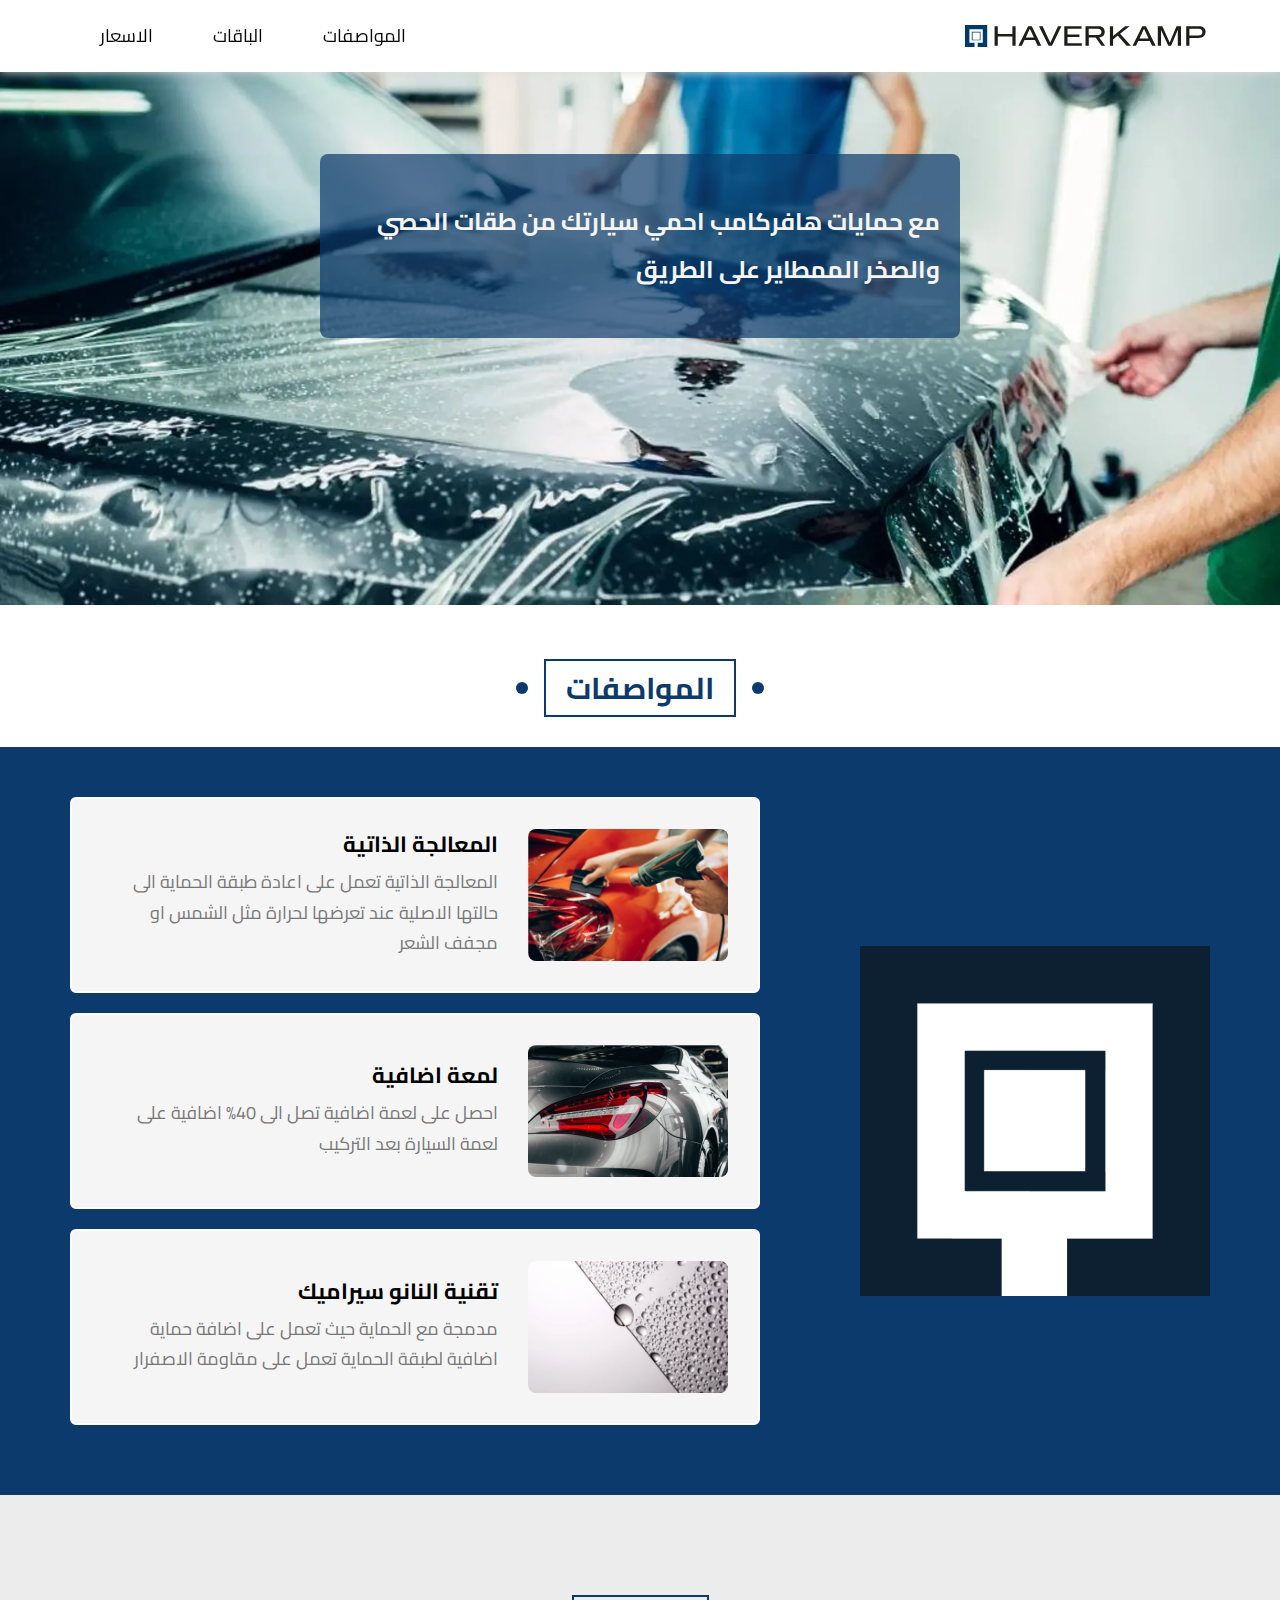
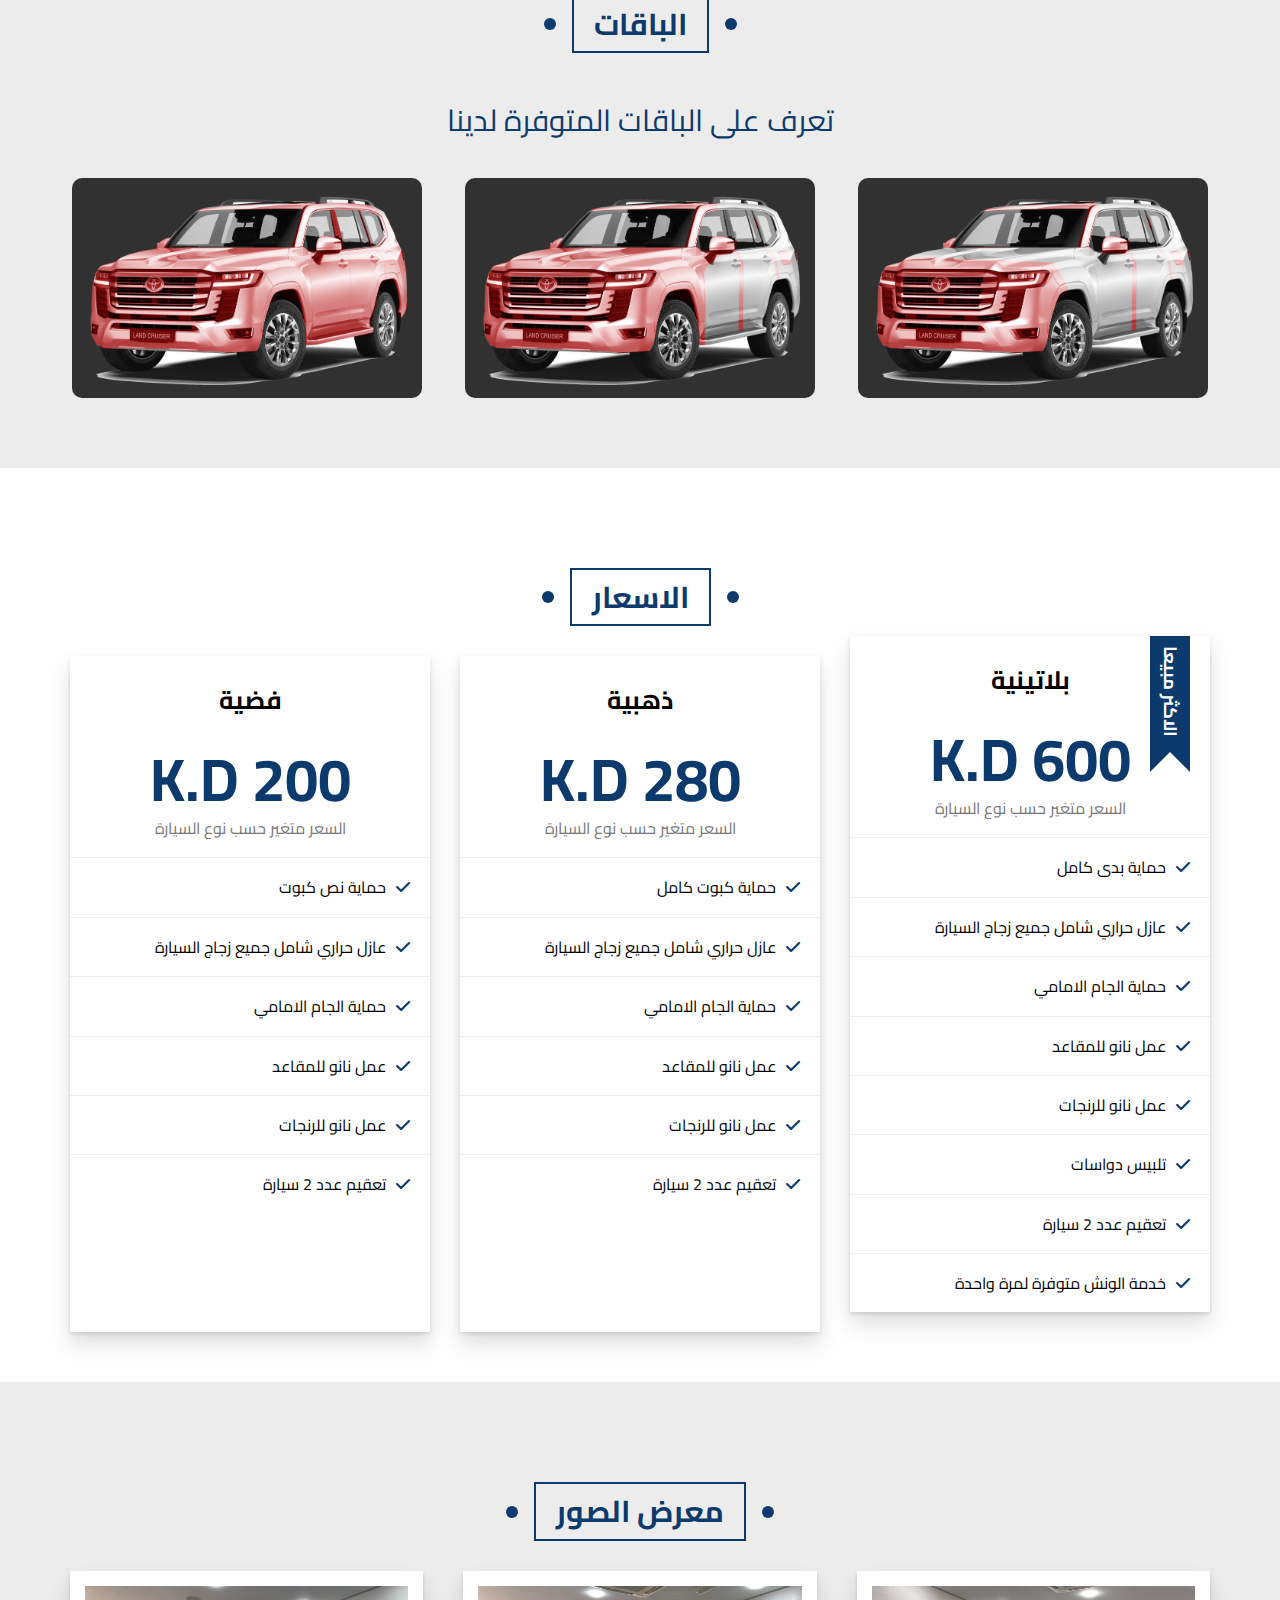
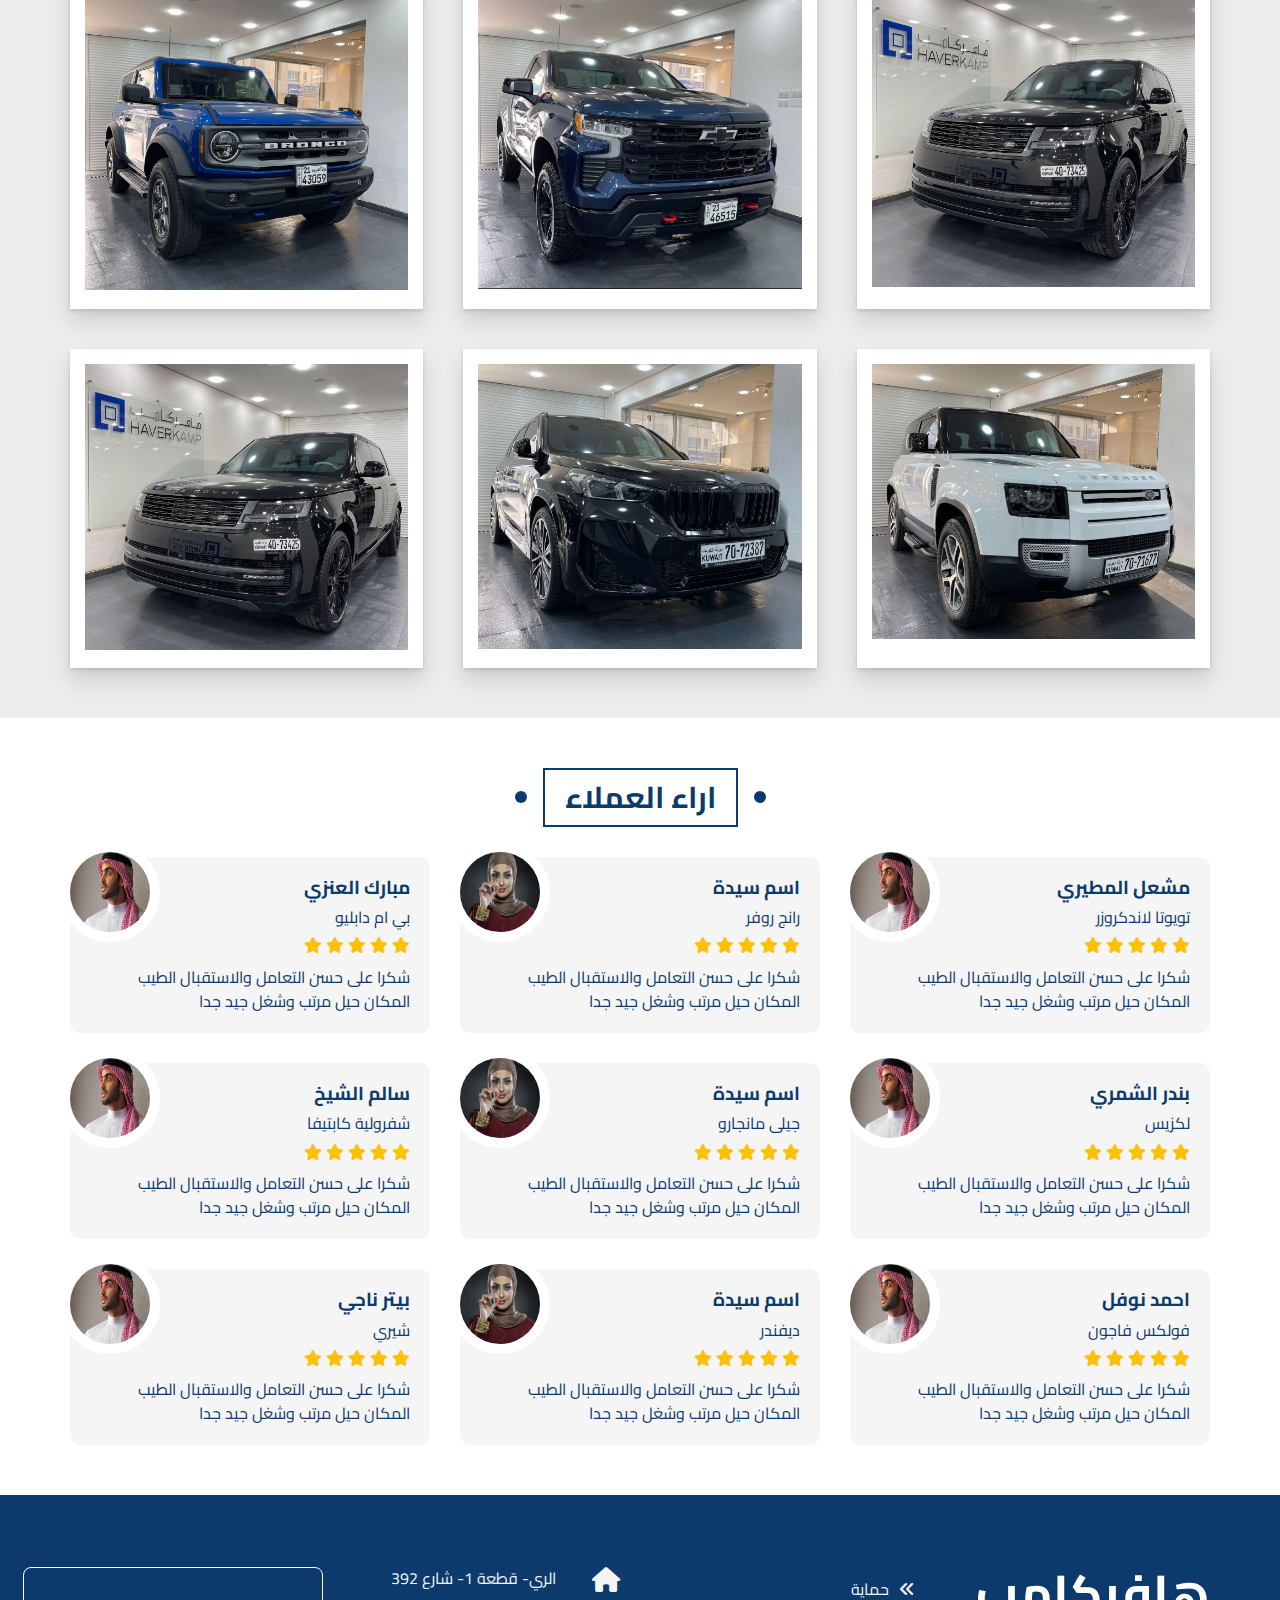
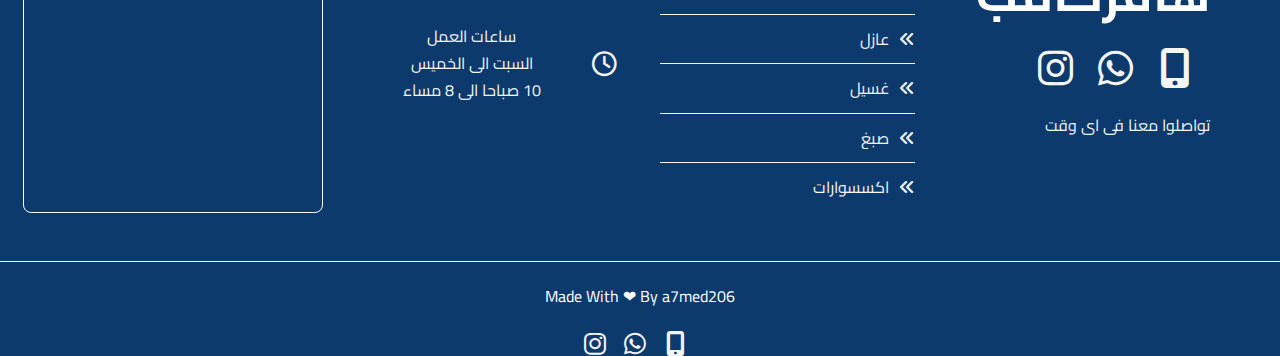
==== haverppf.html @ 9eae1a10 "add more pages" ====
<!DOCTYPE html>
<html lang="ar" dir="rtl">
  <head>
    <meta charset="UTF-8" />
    <meta
      name="description"
      content="شركة هافركامب  حمايات المانية حمايات فرنسية  حمايات امريكية "
    />
    <link rel="shortcut icon" href="./images/favicon.svg" type="image/x-icon" />
    <meta name="viewport" content="width=device-width, initial-scale=1.0" />
    <!-- font Awesome -->
    <link rel="stylesheet" href="./css/all.min.css" />
    <!-- main style -->
    <link rel="stylesheet" href="./css/haverkamp.css" />
    <!-- render all browser -->
    <link rel="stylesheet" href="./css/normalize.css" />
    <!-- google fonts -->
    <link
      rel="stylesheet"
      href="https://fonts.googleapis.com/css2?family=Material+Symbols+Outlined:opsz,wght,FILL,GRAD@20..48,100..700,0..1,-50..200"
    />
    <link rel="preconnect" href="https://fonts.googleapis.com" />
    <link rel="preconnect" href="https://fonts.gstatic.com" crossorigin />
    <link
      href="https://fonts.googleapis.com/css2?family=Cairo:wght@400;500;600;700;800&display=swap"
      rel="stylesheet"
    />
    <!-- google icon -->
    <link
      rel="stylesheet"
      href="https://fonts.googleapis.com/css2?family=Material+Symbols+Outlined:opsz,wght,FILL,GRAD@20..48,100..700,0..1,-50..200"
    />
    <title>haverkamp | هافركامب</title>
  </head>
  <body>
    <!-- Start Header -->
    <div class="header" id="header">
      <div class="container">
        <a href="./index.html" class="logo"
          ><img src="./images/logo.svg" alt=""
        /></a>
        <ul class="main-nav">
          <li><a href="#features">المواصفات</a></li>
          <li><a href="#gallery">الباقات</a></li>
          <li><a href="#testimonials">الاسعار</a></li>
        </ul>
      </div>
    </div>
    <!-- End Header -->
    <div class="landing-pro" id="haverkamp">
      <img src="./images/ppf/ppf-landing.webp" alt="haverkamp" />
      <div class="container">
        <div class="ppf-text">
          <p>
            مع حمايات هافركامب احمي سيارتك من طقات الحصي والصخر الممطاير على
            الطريق
          </p>
        </div>
        <h2 class="main-title">المواصفات</h2>
      </div>
    </div>
    <!-- Start specifications -->
    <div class="work-steps" id="work-steps">
      <div class="container">
        <img src="./images/ppf/haverkamp.png" alt="" class="image" />
        <div class="info">
          <div class="box">
            <img src="./images/ppf/ppf-heat.png" alt="" />
            <div class="text">
              <h3>المعالجة الذاتية</h3>
              <p>
                المعالجة الذاتية تعمل على اعادة طبقة الحماية الى حالتها الاصلية
                عند تعرضها لحرارة مثل الشمس او مجفف الشعر
              </p>
            </div>
          </div>
          <div class="box">
            <img src="./images/ppf/ppf-shi.png" alt="" />
            <div class="text">
              <h3>لمعة اضافية</h3>
              <p>
                احصل على لعمة اضافية تصل الى 40% اضافية على لعمة السيارة بعد
                التركيب
              </p>
            </div>
          </div>
          <div class="box">
            <img src="./images/ppf/ppf-nano.png" alt="" />
            <div class="text">
              <h3>تقنية النانو سيراميك</h3>
              <p>
                مدمجة مع الحماية حيث تعمل على اضافة حماية اضافية لطبقة الحماية
                تعمل على مقاومة الاصفرار
              </p>
            </div>
          </div>
        </div>
      </div>
    </div>
    <!-- End specifications -->
    <!-- start tint number -->
    <div class="ppf-number" id="ppf-number">
      <h2 class="main-title">الباقات</h2>
      <p class="main-p">تعرف على الباقات المتوفرة لدينا</p>
      <div class="tint-number-container">
        <div class="container">
          <div class="flip">
            <div
              class="front"
              style="background-image: url(./images/ppf/ppf-silver.webp)"
            ></div>
            <div class="back">
              <h2>الباقة الفضية</h2>
              <!-- <p>نسبة الرويا 100%</p> -->
            </div>
          </div>
          <div class="flip">
            <div
              class="front"
              style="background-image: url(./images/ppf/ppf-goald.webp)"
            ></div>
            <div class="back">
              <h2>الذهبية</h2>
              <!-- <p>
              Good tools make application development quicker and easier to
              maintain than if you did everything by hand..
            </p> -->
            </div>
          </div>
          <div class="flip">
            <div
              class="front"
              style="background-image: url(./images/ppf/ppf-platinum.webp)"
            ></div>
            <div class="back">
              <h2>البلاتينية</h2>
              <!-- <p>
              Good tools make application development quicker and easier to
              maintain than if you did everything by hand..
            </p> -->
            </div>
          </div>
        </div>
      </div>
    </div>
    <!-- end tint number -->
    <!-- Start Pricing -->
    <div class="pricing" id="pricing">
      <div class="dots dots-up"></div>
      <div class="dots dots-down"></div>
      <h2 class="main-title">الاسعار</h2>
      <div class="container">
        <div class="box popular">
          <div class="label">الاكثر مبيعا</div>
          <div class="title">بلاتينية</div>
          <!-- <img src="./images/ppf/platinum-color.png" alt="" /> -->
          <div class="price">
            <span class="amount">600 K.D</span>
            <span class="time">السعر متغير حسب نوع السيارة</span>
          </div>
          <ul>
            <li>حماية بدى كامل</li>
            <li>عازل حراري شامل جميع زجاج السيارة</li>
            <li>حماية الجام الامامي</li>
            <li>عمل نانو للمقاعد</li>
            <li>عمل نانو للرنجات</li>
            <li>تلبيس دواسات</li>
            <li>تعقيم عدد 2 سيارة</li>
            <li>خدمة الونش متوفرة لمرة واحدة</li>
          </ul>
        </div>
        <div class="box">
          <div class="title">ذهبية</div>
          <!-- <img src="./images/ppf/gold-color.png" alt="" /> -->
          <div class="price">
            <span class="amount">280 K.D</span>
            <span class="time">السعر متغير حسب نوع السيارة</span>
          </div>
          <ul>
            <li>حماية كبوت كامل</li>
            <li>عازل حراري شامل جميع زجاج السيارة</li>
            <li>حماية الجام الامامي</li>
            <li>عمل نانو للمقاعد</li>
            <li>عمل نانو للرنجات</li>
            <li>تعقيم عدد 2 سيارة</li>
          </ul>
        </div>
        <div class="box">
          <div class="title">فضية</div>
          <!-- <img src="./images/ppf/silver-color.png" alt="" /> -->
          <div class="price">
            <span class="amount">200 K.D</span>
            <span class="time">السعر متغير حسب نوع السيارة</span>
          </div>
          <ul>
            <li>حماية نص كبوت</li>
            <li>عازل حراري شامل جميع زجاج السيارة</li>
            <li>حماية الجام الامامي</li>
            <li>عمل نانو للمقاعد</li>
            <li>عمل نانو للرنجات</li>
            <li>تعقيم عدد 2 سيارة</li>
          </ul>
        </div>
      </div>
    </div>
    <!-- End Pricing -->
    <!-- Start Gallery -->
    <div class="gallery" id="gallery">
      <div class="main-heading">
        <h2 class="main-title">معرض الصور</h2>
      </div>
      <div class="container">
        <div class="box">
          <div class="image">
            <img src="./images/ppf/ppf-gal-1.png" alt="" />
          </div>
        </div>
        <div class="box">
          <div class="image">
            <img src="./images/ppf/ppf-gal-2.png" alt="" />
          </div>
        </div>
        <div class="box">
          <div class="image">
            <img src="./images/ppf/ppf-gal-3.png" alt="" />
          </div>
        </div>
        <div class="box">
          <div class="image">
            <img src="./images/ppf/ppf-gal-4.png" alt="" />
          </div>
        </div>
        <div class="box">
          <div class="image">
            <img src="./images/ppf/ppf-gal-5.png" alt="" />
          </div>
        </div>
        <div class="box">
          <div class="image">
            <img src="./images/ppf/ppf-gal-6.png" alt="" />
          </div>
        </div>
      </div>
    </div>
    <!-- End Gallery -->
    <!-- Start Testimonials -->
    <div class="testimonials" id="testimonials">
      <h2 class="main-title">اراء العملاء</h2>
      <div class="container">
        <div class="box">
          <img src="./images/avatar-1.png" alt="avatar-1" />
          <h3>مشعل المطيري</h3>
          <span class="title">تويوتا لاندكروزر</span>
          <div class="rate">
            <i class="filled fas fa-star"></i>
            <i class="filled fas fa-star"></i>
            <i class="filled fas fa-star"></i>
            <i class="filled fas fa-star"></i>
            <i class="filled fas fa-star"></i>
          </div>
          <p>
            شكرا على حسن التعامل والاستقبال الطيب المكان حيل مرتب وشغل جيد جدا
          </p>
        </div>
        <div class="box">
          <img src="./images/avatar-2.png" alt="avatar-1" />
          <h3>اسم سيدة</h3>
          <span class="title">رانج روفر</span>
          <div class="rate">
            <i class="filled fas fa-star"></i>
            <i class="filled fas fa-star"></i>
            <i class="filled fas fa-star"></i>
            <i class="filled fas fa-star"></i>
            <i class="filled fas fa-star"></i>
          </div>
          <p>
            شكرا على حسن التعامل والاستقبال الطيب المكان حيل مرتب وشغل جيد جدا
          </p>
        </div>
        <div class="box">
          <img src="./images/avatar-1.png" alt="avatar-1" />
          <h3>مبارك العنزي</h3>
          <span class="title">بي ام دابليو</span>
          <div class="rate">
            <i class="filled fas fa-star"></i>
            <i class="filled fas fa-star"></i>
            <i class="filled fas fa-star"></i>
            <i class="filled fas fa-star"></i>
            <i class="filled fas fa-star"></i>
          </div>
          <p>
            شكرا على حسن التعامل والاستقبال الطيب المكان حيل مرتب وشغل جيد جدا
          </p>
        </div>
        <div class="box">
          <img src="./images/avatar-1.png" alt="avatar-1" />
          <h3>بندر الشمري</h3>
          <span class="title">لكزيس</span>
          <div class="rate">
            <i class="filled fas fa-star"></i>
            <i class="filled fas fa-star"></i>
            <i class="filled fas fa-star"></i>
            <i class="filled fas fa-star"></i>
            <i class="filled fas fa-star"></i>
          </div>
          <p>
            شكرا على حسن التعامل والاستقبال الطيب المكان حيل مرتب وشغل جيد جدا
          </p>
        </div>
        <div class="box">
          <img src="./images/avatar-2.png" alt="avatar-1" />
          <h3>اسم سيدة</h3>
          <span class="title">جيلى مانجارو</span>
          <div class="rate">
            <i class="filled fas fa-star"></i>
            <i class="filled fas fa-star"></i>
            <i class="filled fas fa-star"></i>
            <i class="filled fas fa-star"></i>
            <i class="filled fas fa-star"></i>
          </div>
          <p>
            شكرا على حسن التعامل والاستقبال الطيب المكان حيل مرتب وشغل جيد جدا
          </p>
        </div>
        <div class="box">
          <img src="./images/avatar-1.png" alt="avatar-1" />
          <h3>سالم الشيخ</h3>
          <span class="title">شفرولية كابتيفا</span>
          <div class="rate">
            <i class="filled fas fa-star"></i>
            <i class="filled fas fa-star"></i>
            <i class="filled fas fa-star"></i>
            <i class="filled fas fa-star"></i>
            <i class="filled fas fa-star"></i>
          </div>
          <p>
            شكرا على حسن التعامل والاستقبال الطيب المكان حيل مرتب وشغل جيد جدا
          </p>
        </div>
        <div class="box">
          <img src="./images/avatar-1.png" alt="avatar-1" />
          <h3>احمد نوفل</h3>
          <span class="title">فولكس فاجون</span>
          <div class="rate">
            <i class="filled fas fa-star"></i>
            <i class="filled fas fa-star"></i>
            <i class="filled fas fa-star"></i>
            <i class="filled fas fa-star"></i>
            <i class="filled fas fa-star"></i>
          </div>
          <p>
            شكرا على حسن التعامل والاستقبال الطيب المكان حيل مرتب وشغل جيد جدا
          </p>
        </div>
        <div class="box">
          <img src="./images/avatar-2.png" alt="avatar-1" />
          <h3>اسم سيدة</h3>
          <span class="title">ديفندر</span>
          <div class="rate">
            <i class="filled fas fa-star"></i>
            <i class="filled fas fa-star"></i>
            <i class="filled fas fa-star"></i>
            <i class="filled fas fa-star"></i>
            <i class="filled fas fa-star"></i>
          </div>
          <p>
            شكرا على حسن التعامل والاستقبال الطيب المكان حيل مرتب وشغل جيد جدا
          </p>
        </div>
        <div class="box">
          <img src="./images/avatar-1.png" alt="avatar-1" />
          <h3>بيتر ناجي</h3>
          <span class="title">شيري</span>
          <div class="rate">
            <i class="filled fas fa-star"></i>
            <i class="filled fas fa-star"></i>
            <i class="filled fas fa-star"></i>
            <i class="filled fas fa-star"></i>
            <i class="filled fas fa-star"></i>
          </div>
          <p>
            شكرا على حسن التعامل والاستقبال الطيب المكان حيل مرتب وشغل جيد جدا
          </p>
        </div>
      </div>
    </div>
    <!-- End Testimonials -->
    <!-- Start Footer -->
    <div class="footer">
      <div class="container">
        <div class="box">
          <h3>هافركامب</h3>
          <ul class="social">
            <li>
              <a href="tel:51111154" class="phone">
                <i class="fa-solid fa-mobile-screen-button fa-2x"></i>
              </a>
            </li>
            <li>
              <a
                href="https://wa.me/96551111154"
                target="_blank"
                class="whatsapp"
              >
                <i class="fab fa-whatsapp fa-2x"></i>
              </a>
            </li>
            <li>
              <a
                href="https://www.instagram.com/haverkampkw/"
                target="_blank"
                class="instagram"
              >
                <i class="fab fa-instagram fa-2x"></i>
              </a>
            </li>
          </ul>
          <p class="text">تواصلوا معنا فى اى وقت</p>
        </div>
        <div class="box">
          <ul class="links">
            <li><a href="#">حماية</a></li>
            <li><a href="#">عازل</a></li>
            <li><a href="#">غسيل</a></li>
            <li><a href="#">صبغ</a></li>
            <li><a href="#">اكسسوارات</a></li>
          </ul>
        </div>
        <div class="box">
          <div class="line">
            <i class="fa-solid fa-house fa-2x"></i>
            <div class="info">الري- قطعة 1- شارع 392</div>
          </div>
          <div class="line">
            <i class="far fa-clock fa-fw"></i>
            <div class="info">
              ساعات العمل <br />
              السبت الى الخميس <br />
              10 صباحا الى 8 مساء
            </div>
          </div>
        </div>
        <div class="box map">
          <iframe
            src="https://www.google.com/maps/embed?pb=!1m18!1m12!1m3!1d3479.081443418696!2d47.94444352461846!3d29.309286553027786!2m3!1f0!2f0!3f0!3m2!1i1024!2i768!4f13.1!3m3!1m2!1s0x3fcf9b0799f00dbf%3A0x72f159c8f05d7990!2z2YfYp9mB2LEg2YPYp9mF2Kg!5e0!3m2!1sar!2skw!4v1693736946824!5m2!1sar!2skw"
            allowfullscreen=""
            loading="lazy"
            referrerpolicy="no-referrer-when-downgrade"
          ></iframe>
        </div>
      </div>
      <p class="copyright">Made With &#10084; By a7med206</p>
      <ul class="social-a7med">
        <li>
          <a href="tel:65811402" class="phone">
            <i class="fa-solid fa-mobile-screen-button"></i>
          </a>
        </li>
        <li>
          <a href="https://wa.me/96565811402" target="_blank" class="whatsapp">
            <i class="fab fa-whatsapp fa-2x"></i>
          </a>
        </li>
        <li>
          <a
            href="https://www.instagram.com/a7med206/"
            target="_blank"
            class="instagram"
          >
            <i class="fab fa-instagram fa-2x"></i>
          </a>
        </li>
      </ul>
    </div>
    <!-- End Footer -->
  </body>
</html>
---- css/haverkamp.css ----
/* Start Global Rules */
* {
  -webkit-box-sizing: border-box;
  -moz-box-sizing: border-box;
  box-sizing: border-box;
}

:root {
  --main-color: #0c3a6c;
  --main-color-alt: #1787e0;
  --text-color: whitesmoke;
  --main-transition: 0.3s;
  --main-padding-top: 50px;
  --main-padding-bottom: 50px;
  --section-background: #ececec;
}

html {
  scroll-behavior: smooth;
}

body {
  font-family: "Cairo", sans-serif;
}

a {
  text-decoration: none;
}

ul {
  list-style: none;
  margin: 0;
  padding: 0;
}

.container {
  padding-left: 15px;
  padding-right: 15px;
  margin-left: auto;
  margin-right: auto;
}

/* Small */
@media (min-width: 768px) {
  .container {
    width: 750px;
  }
}

/* Medium */
@media (min-width: 992px) {
  .container {
    width: 970px;
  }
}

/* Large */
@media (min-width: 1200px) {
  .container {
    width: 1170px;
  }
}

.main-title {
  color: var(--main-color);
  margin: 50px auto 30px;
  border: 2px solid var(--main-color);
  padding: 10px 20px;
  font-size: 30px;
  width: fit-content;
  position: relative;
  z-index: 1;
  transition: var(--main-transition);
}

.main-p {
  margin: 0 auto;
  text-align: center;
  color: var(--main-color);
  padding: 20px;
  font-size: 30px;
  width: fit-content;
  position: relative;
  z-index: 1;
}

.main-title::before,
.main-title::after {
  content: "";
  width: 12px;
  height: 12px;
  background-color: var(--main-color);
  position: absolute;
  border-radius: 50%;
  top: 50%;
  transform: translateY(-50%);
}

.main-title::before {
  left: -30px;
}

.main-title::after {
  right: -30px;
}

.main-title:hover::before {
  z-index: -1;
  animation: left-move 0.5s linear forwards;
}

.main-title:hover::after {
  z-index: -1;
  animation: right-move 0.5s linear forwards;
}

.main-title:hover {
  color: white;
  border: 2px solid white;
  transition-delay: 0.5s;
}

.spikes {
  position: relative;
}

.spikes::after {
  content: "";
  position: absolute;
  right: 0;
  width: 100%;
  height: 30px;
  z-index: 1;
  background-image: linear-gradient(135deg, white 25%, transparent 25%),
    linear-gradient(225deg, white 25%, transparent 25%);
  background-size: 30px 30px;
}

.dots {
  background-image: url("../imgs/dots.png");
  height: 186px;
  width: 204px;
  background-repeat: no-repeat;
  position: absolute;
}

.dots-up {
  top: 200px;
  right: 0;
}

.dots-down {
  bottom: 200px;
  left: 0;
}

/* End Global Rules */
/* Start Header */
.header {
  background-color: white;
  position: sticky;
  top: 0;
  z-index: 100;
  -webkit-box-shadow: 0 0 10px #ddd;
  -moz-box-shadow: 0 0 10px #ddd;
  box-shadow: 0 0 10px #ddd;
}

.header .container {
  display: flex;
  justify-content: space-between;
  align-items: center;
  flex-wrap: wrap;
  position: relative;
}

.header .logo {
  color: var(--main-color);
  font-size: 26px;
  font-weight: bold;
  height: 72px;
  display: flex;
  justify-content: center;
  align-items: center;
}

@media (max-width: 767px) {
  .header .logo {
    width: 100%;
    height: 50px;
  }
}

.header .main-nav {
  display: flex;
}

@media (max-width: 767px) {
  .header .main-nav {
    margin: auto;
  }
}

.header .main-nav>li:hover .mega-menu {
  opacity: 1;
  z-index: 100;
  top: calc(100% + 1px);
}

.header .main-nav>li>a {
  display: flex;
  justify-content: center;
  align-items: center;
  height: 72px;
  position: relative;
  color: black;
  padding: 0 30px;
  overflow: hidden;
  font-size: 18px;
  transition: var(--main-transition);
}

@media (max-width: 767px) {
  .header .main-nav>li>a {
    padding: 10px;
    font-size: 14px;
    height: 40px;
  }
}

.header .main-nav>li>a::before {
  content: "";
  position: absolute;
  width: 100%;
  height: 4px;
  background-color: var(--main-color);
  top: 0;
  left: -100%;
  transition: var(--main-transition);
}

.header .main-nav>li>a:hover {
  color: var(--main-color);
  background-color: #fafafa;
}

.header .main-nav>li>a:hover::before {
  left: 0;
}

.header .mega-menu {
  position: absolute;
  width: 100%;
  left: 0;
  padding: 30px;
  background-color: white;
  border-bottom: 3px solid var(--main-color);
  z-index: -1;
  display: flex;
  gap: 40px;
  top: calc(100% + 50px);
  opacity: 0;
  transition: top var(--main-transition), opacity var(--main-transition);
}

@media (max-width: 767px) {
  .header .mega-menu {
    flex-direction: column;
    gap: 0;
    padding: 5px;
  }
}

.header .mega-menu .image img {
  max-width: 100%;
}

@media (max-width: 991px) {
  .header .mega-menu .image {
    display: none;
  }
}

.header .mega-menu .links {
  min-width: 250px;
  flex: 1;
}

.header .mega-menu .links li {
  position: relative;
}

.header .mega-menu .links li:not(:last-child) {
  border-bottom: 1px solid #e9e6e6;
}

@media (max-width: 767px) {
  .header .mega-menu .links:first-of-type li:last-child {
    border-bottom: 1px solid #e9e6e6;
  }
}

.header .mega-menu .links li::before {
  content: "";
  position: absolute;
  left: 0;
  top: 0;
  width: 0;
  height: 100%;
  background-color: #fafafa;
  z-index: -1;
  transition: var(--main-transition);
}

.header .mega-menu .links li:hover::before {
  width: 100%;
}

.header .mega-menu .links li a {
  color: var(--main-color);
  padding: 15px;
  display: block;
  font-size: 18px;
  font-weight: bold;
}

.header .mega-menu .links li a i {
  margin-right: 10px;
}

/* End Header */
/* Start Landing */
.landing {
  position: relative;
}

.landing::before {
  content: "";
  position: absolute;
  left: 0;
  top: -40px;
  width: 100%;
  height: 100%;
  background-color: var(--section-background);
  z-index: -1;
  transform: skewY(-6deg);
  transform-origin: top left;
}

.landing .container {
  min-height: calc(100vh - 72px);
  display: flex;
  align-items: center;
  padding-bottom: 120px;
}

.landing .text {
  flex: 1;
}

@media (max-width: 991px) {
  .landing .text {
    text-align: center;
  }
}

.landing .text h1 {
  color: var(--main-color);
  font-size: 40px;
  margin: 0;
  letter-spacing: -2px;
}

@media (max-width: 767px) {
  .landing .text h1 {
    font-size: 35px;
  }
}

.landing .text p {
  font-size: 23px;
  line-height: 1.7;
  margin: 5px 0 0;
  color: var(--main-color);
  max-width: 500px;
}

@media (max-width: 991px) {
  .landing .text p {
    margin: 10px auto;
  }
}

@media (max-width: 767px) {
  .landing .text p {
    font-size: 18px;
  }
}

.landing .image img {
  position: relative;
  width: 400px;
  animation: up-and-down 5s linear infinite;
}

@media (max-width: 991px) {
  .landing .container {
    display: flex;
    flex-direction: column;
    justify-content: center;
    align-items: center;
  }

  .landing .text {
    margin-top: 50px;
  }

  .landing .image {
    position: relative;
  }

  .landing .image img {
    width: 70%;
    transform: translate(-20%, -30%);
  }
}

.landing .go-down {
  color: var(--main-color);
  position: absolute;
  bottom: 30px;
  left: 50%;
  transform: translateX(-50%);
  transition: var(--main-transition);
}

.landing .go-down:hover {
  color: var(--main-color-alt);
}

.landing .go-down i {
  animation: bouncing 1.5s infinite;
}

/* End Landing */
/* Start Stats */
.stats {
  margin: 70px auto 20px;
  padding-top: var(--section-padding);
  padding-bottom: var(--section-padding);
  position: relative;
  background-image: url("../images/ppf-1.png");
  background-size: cover;
  min-height: 300px;
}

.stats::before {
  content: "";
  position: absolute;
  left: 0;
  top: 0;
  width: 100%;
  height: 100%;
  background-color: rgb(255 255 255 / 90%);
}

.stats h2 {
  padding: 10px 20px;
  margin: 0 auto 20px;
  font-weight: bold;
  font-size: 30px;
  text-align: center;
  position: relative;
  color: var(--main-color);
}

.stats .container {
  display: grid;
  grid-template-columns: repeat(auto-fill, minmax(350px, 1fr));
  gap: 20px;
}

.stats .box {
  background-color: var(--second-color);
  padding: 30px 15px;
  text-align: center;
  position: relative;
  opacity: 0.8;
  transition: var(--main-transition);
}

.stats .box::before,
.stats .box::after {
  content: "";
  position: absolute;
  width: 2px;
  background-color: var(--main-color);
  transition: 1s;
  height: 0;
}

.stats .box::before {
  top: 0;
  right: 0;
}

.stats .box::after {
  left: 0;
  bottom: 0;
}

.stats .box:hover {
  opacity: 1;
}

.stats .box:hover::before,
.stats .box:hover::after {
  height: 100%;
}

.stats .box .number {
  display: block;
  font-size: 50px;
  font-weight: bold;
  margin-top: 10px;
  margin-bottom: 10px;
}

.stats .box .text {
  color: var(--main-color);
  font-style: italic;
  font-size: 20px;
  font-weight: bold;
}

/* End Stats */

/* Start services */
.services {
  padding-top: var(--main-padding-top);
  padding-bottom: var(--main-padding-bottom);
  position: relative;
}

.services .container {
  display: grid;
  grid-template-columns: repeat(auto-fill, minmax(250px, 1fr));
  gap: 40px;
}

.services .box {
  box-shadow: 0 2px 15px rgb(0 0 0 / 10%);
  background-color: white;
  border-radius: 6px;
  overflow: hidden;
  transition: transform var(--main-transition),
    box-shadow var(--main-transition);
}

.services .box:hover {
  transform: translateY(-10px);
  box-shadow: 0 2px 15px rgb(0 0 0 / 20%);
}

.services .box img {
  width: 100%;
  max-width: 100%;
  height: 250px;
}

.services .box .content {
  padding: 20px;
}

.services .box .content h3 {
  margin: 0;
}

.services .box .info {
  padding: 20px;
  border-top: 1px solid #e6e6e7;
  display: flex;
  justify-content: space-between;
  align-items: center;
}

.services .box .info a {
  color: var(--main-color);
  font-weight: bold;
}

.services .box .info i {
  color: var(--main-color);
}

.services .box:hover .info i {
  animation: moving-arrow 0.6s linear infinite;
}

/* End services */
/* Start Gallery */
.gallery {
  padding-top: var(--main-padding-top);
  padding-bottom: var(--main-padding-bottom);
  position: relative;
  background-color: var(--section-background);
}

.gallery .container {
  display: grid;
  grid-template-columns: repeat(auto-fill, minmax(300px, 1fr));
  gap: 40px;
}

.gallery .box {
  padding: 15px;
  background-color: white;
  box-shadow: 0px 12px 20px 0px rgb(0 0 0 / 13%),
    0px 2px 4px 0px rgb(0 0 0 / 12%);
}

.gallery .box .image {
  position: relative;
  overflow: hidden;
}

.gallery .box .image::before {
  content: "";
  position: absolute;
  top: 50%;
  left: 50%;
  transform: translate(-50%, -50%);
  background-color: rgb(255 255 255 / 20%);
  width: 0;
  height: 0;
  opacity: 0;
  z-index: 2;
}

.gallery .box .image:hover::before {
  animation: flashing 0.7s;
}

.gallery .box img {
  max-width: 100%;
  transition: var(--main-transition);
}

.gallery .box .image:hover img {
  transform: rotate(5deg) scale(1.1);
}

/* End Gallery */
/* Start Testimonials */
.testimonials {
  margin-top: 50px;
  margin-bottom: 50px;
  padding-top: var(--section-padding);
  padding-bottom: var(--section-padding);
  position: relative;
}

.testimonials .container {
  display: grid;
  grid-template-columns: repeat(auto-fill, minmax(270px, 1fr));
  gap: 30px;
}

.testimonials .box {
  padding: 20px;
  background-color: whitesmoke;
  border-radius: 10px;
  position: relative;
}

.testimonials .box:hover {
  box-shadow: var(--shadow);
}

.testimonials .box img {
  position: absolute;
  left: -10px;
  top: -15px;
  width: 100px;
  height: 100px;
  border-radius: 50%;
  border: 10px solid white;
}

.testimonials .box h3 {
  margin: 0 0 10px;
  color: var(--main-color);
}

.testimonials .box .title {
  color: var(--main-color);
  margin-bottom: 10px;
  display: block;
}

.testimonials .box .rate .filled {
  color: #ffc107;
}

.testimonials .box p {
  line-height: 1.5;
  color: var(--main-color);
  margin-top: 10px;
  margin-bottom: 0;
}

/* End Testimonials */

/* Start Footer */
.footer {
  background-color: var(--main-color);
  padding: 70px 0 0;
}

@media (max-width: 767px) {
  .footer {
    text-align: center;
  }
}

.footer .container {
  display: grid;
  grid-template-columns: repeat(auto-fill, minmax(250px, 1fr));
  gap: 40px;
}

.footer .box h3 {
  color: white;
  font-size: 50px;
  margin: 0 0 20px;
}

.footer .box .social {
  display: flex;
}

@media (max-width: 767px) {
  .footer .box .social {
    justify-content: center;
  }
}

.footer .box .social li {
  margin-right: 10px;
}

.footer .box .social li a {
  color: whitesmoke;
  display: inline-flex;
  justify-content: center;
  align-items: center;
  width: 50px;
  height: 50px;
  border-radius: 8px;
  font-size: 20px;
  transition: var(--main-transition);
}

.footer .box .social .phone:hover {
  background-color: #1877f2;
}

.footer .box .social .whatsapp:hover {
  background-color: #128c7e;
}

.footer .box .social .instagram:hover {
  background-color: #833ab4;
}

.footer .box .text {
  line-height: 2;
  color: var(--text-color);
}

.footer .box .links li {
  padding: 15px 0;
  transition: var(--main-transition);
}

.footer .box .links li:not(:last-child) {
  border-bottom: 1px solid whitesmoke;
}

.footer .box .links li:hover {
  padding-left: 10px;
}

.footer .box .links li:hover a {
  color: white;
  padding-right: 20px;
}

.footer .box .links li a {
  color: whitesmoke;
  transition: var(--main-transition);
}

.footer .box .links li a::before {
  font-family: "Font Awesome 5 Free";
  content: "\f100";
  font-weight: 900;
  margin-left: 10px;
  color: var(--text-color);
}

.footer .box .line {
  display: flex;
  align-items: center;
  color: var(--text-color);
  margin-bottom: 30px;
}

@media (max-width: 767px) {
  .footer .box .line {
    flex-direction: column;
  }
}

.footer .box .line i {
  font-size: 25px;
  color: var(--text-color);
  margin-left: 10px;
}

@media (max-width: 767px) {
  .footer .box .line i {
    margin-right: 0;
    margin-bottom: 15px;
  }
}

.footer .box .line .info {
  text-align: center;
  line-height: 1.7;
  flex: 1;
}

.footer .box .line .info span {
  display: block;
}

.footer .map iframe {
  width: 300px;
  height: 100%;
  border: 1px solid white;
  margin: 2px;
  border-radius: 8px;
}

.footer .copyright {
  padding: 25px 0;
  text-align: center;
  color: white;
  margin: 50px 0 0;
  border-top: 1px solid whitesmoke;
}

.social-a7med i {
  margin-right: 10px;
}

.social-a7med {
  color: whitesmoke;
  display: flex;
  justify-content: center;
  align-items: center;
  font-size: 20px;
  transition: var(--main-transition);
}

.social-a7med i {
  font-size: 25px;
  transition: var(--main-transition);
}

.social-a7med li a {
  display: flex;
  justify-content: center;
  align-items: center;
  color: whitesmoke;
  width: 40px;
  height: 40;
  border-radius: 8px;
  font-size: 20px;
  transition: var(--main-transition);
}

/* End Footer */
/* Start Animation */
@keyframes up-and-down {

  0%,
  100% {
    top: 0;
  }

  50% {
    top: -50px;
  }
}

@keyframes bouncing {

  0%,
  10%,
  20%,
  50%,
  80%,
  100% {
    transform: translateY(0);
  }

  40%,
  60% {
    transform: translateY(-15px);
  }
}

@keyframes left-move {
  50% {
    left: 0;
    width: 12px;
    height: 12px;
  }

  100% {
    left: 0;
    border-radius: 0;
    width: 50%;
    height: 100%;
  }
}

@keyframes right-move {
  50% {
    right: 0;
    width: 12px;
    height: 12px;
  }

  100% {
    right: 0;
    border-radius: 0;
    width: 50%;
    height: 100%;
  }
}

@keyframes moving-arrow {
  100% {
    transform: translateX(10px);
  }
}

@keyframes flashing {

  0%,
  40% {
    opacity: 1;
  }

  100% {
    opacity: 0;
    width: 200%;
    height: 200%;
  }
}

@keyframes change-background {

  0%,
  100% {
    background-image: url("../imgs/discount-background1.jpg");
  }

  50% {
    background-image: url("../imgs/discount-background2.jpg");
  }
}

/* End Animation */
/* start ppf-page */

/* start landing */
.landing-prot {
  position: relative;
}

.landing-prot img {
  width: 100%;
}

.landing-prot .container img {
  width: 100%;
}

.landing-prot .container .tint-text {
  position: absolute;
  border-radius: 8px;
  line-height: 2;
  top: 50%;
  left: 50%;
  transform: translate(-50%, -50%);
  font-size: 24px;
  font-weight: bold;
  color: var(--text-color);
  padding: 20px;
  background-color: hwb(211 5% 58% / 0.7);
}

@media (max-width: 768px) {
  .landing-prot .container .tint-text {
    width: 100%;
    padding: 5px;
    text-align: center;
    position: absolute;
    color: var(--text-color);
    text-shadow: none;
    font-size: 16px;
    background-color: hwb(211 5% 58% / 0.7);
  }
}

.landing-pro {
  position: relative;
}

.landing-pro img {
  width: 100%;
}

.landing-pro .container img {
  width: 100%;
}

.landing-pro .container .ppf-text {
  position: absolute;
  border-radius: 8px;
  line-height: 2;
  top: 27%;
  left: 50%;
  transform: translate(-50%, -50%);
  font-size: 24px;
  font-weight: bold;
  color: var(--text-color);
  padding: 20px;
  background-color: hwb(211 5% 58% / 0.7);
}

@media (max-width: 768px) {
  .landing-pro .container .ppf-text {
    width: 100%;
    padding: 5px;
    text-align: center;
    position: absolute;
    color: var(--text-color);
    text-shadow: none;
    font-size: 16px;
    background-color: hwb(211 5% 58% / 0.7);
  }
}

.ppf-container {
  padding-top: var(--main-padding-top);
  padding-bottom: var(--main-padding-bottom);
  position: relative;
}

.ppf-container .container {
  display: grid;
  grid-template-columns: repeat(auto-fill, minmax(250px, 1fr));
  gap: 40px;
}

.ppf-container .box {
  box-shadow: 0 2px 15px rgb(0 0 0 / 10%);
  background-color: white;
  border-radius: 6px;
  overflow: hidden;
  transition: transform var(--main-transition),
    box-shadow var(--main-transition);
}

.ppf-container .box:hover {
  transform: translateY(-10px);
  box-shadow: 0 2px 15px rgb(0 0 0 / 20%);
}

.ppf-container .box img {
  width: 100%;
  max-width: 100%;
}

.ppf-container .box .content {
  padding: 20px;
}

.ppf-container .box .content h3 {
  margin: 0;
  color: var(--main-color);
}

.ppf-container .box .content p {
  margin: 10px 0 0;
  line-height: 1.5;
  color: #777;
}

.ppf-container .box .info {
  padding: 20px;
  border-top: 1px solid #e6e6e7;
  display: flex;
  justify-content: space-between;
  align-items: center;
}

.ppf-container .box .info a {
  color: var(--main-color);
  font-weight: bold;
}

.ppf-container .box .info i {
  color: var(--main-color);
}

.ppf-container .box:hover .info i {
  animation: moving-arrow 0.6s linear infinite;
}

/* end landing */
/* Start Work Steps */
.work-steps {
  padding-top: var(--main-padding-top);
  padding-bottom: var(--main-padding-bottom);
  position: relative;
  background-color: var(--main-color);
}

.work-steps .container {
  display: flex;
  align-items: center;
  justify-content: space-between;
}

@media (max-width: 991px) {
  .work-steps .container {
    flex-direction: column;
  }
}

.work-steps .image {
  max-width: 350px;
  margin-left: 100px;
}

@media (max-width: 991px) {
  .work-steps .image {
    margin: 0 0 50px;
  }
}

.work-steps .info .box {
  background-color: #f6f5f5;
  padding: 30px;
  margin-bottom: 20px;
  border-radius: 6px;
  display: flex;
  align-items: center;
  border: 2px solid white;
  position: relative;
  z-index: 1;
}

@media (max-width: 767px) {
  .work-steps .info .box {
    flex-direction: column;
    text-align: center;
  }
}

.work-steps .info .box::before {
  content: "";
  left: 50%;
  top: 50%;
  position: absolute;
  width: 0;
  height: 0;
  transform: translate(-50%, -50%);
  background-color: #ededed;
  z-index: -1;
  transition: var(--main-transition);
}

.work-steps .info .box:hover::before {
  width: 100%;
  height: 100%;
}

.work-steps .info .box img {
  width: 200px;
  margin-left: 30px;
  border-radius: 8px;
}

@media (max-width: 767px) {
  .work-steps .info .box img {
    margin: 0 0 30px;
  }
}

.work-steps .info .box h3 {
  margin: 0;
  font-size: 22px;
}

.work-steps .info .box p {
  color: #777;
  line-height: 1.7;
  margin: 10px 0 0;
  font-size: 18px;
}

/* End Work Steps */
/* start ppf number */
.ppf-number {
  padding-top: var(--main-padding-top);
  padding-bottom: var(--main-padding-bottom);
  position: relative;
  background-color: var(--section-background);
}

.ppf-number-container .container {
  display: grid;
  grid-template-columns: repeat(auto-fill, minmax(300px, 1fr));
  gap: 40px;
}

.ppf-number-container .flip {
  position: relative;
  width: 100%;

  >.front,
  >.back {
    display: block;
    transition-timing-function: cubic-bezier(0.175, 0.885, 0.32, 1.275);
    transition-duration: 0.5s;
    transition-property: transform, opacity;
  }

  >.front {
    transform: rotateY(0deg);
  }

  >.back {
    position: absolute;
    opacity: 0;
    top: 0px;
    left: 0px;
    width: 100%;
    height: 100%;
    transform: rotateY(-180deg);
  }

  &:hover {
    >.front {
      transform: rotateY(180deg);
    }

    >.back {
      opacity: 1;
      transform: rotateY(0deg);
    }
  }
}

.ppf-number-container .flip {
  position: relative;
  display: inline-block;
  margin: 20px auto;
  width: 350px;

  >.front,
  >.back {
    display: block;
    color: white;
    width: inherit;
    background-size: cover !important;
    background-position: center !important;
    height: 220px;
    padding: 20px;
    background: #313131;
    border-radius: 10px;

    /* p {
      font-size: 0.9125rem;
      line-height: 160%;
      color: #999;
    } */
    >h2 {
      font-size: 40px;
      color: var(--text-color);
      text-align: center;
    }
  }
}

/* end ppf number */
/* Start Features */
.features {
  padding-top: var(--main-padding-top);
  padding-bottom: var(--main-padding-bottom);
  position: relative;
  background-color: white;
}

.features .container {
  display: grid;
  grid-template-columns: repeat(auto-fill, minmax(300px, 1fr));
  gap: 40px;
}

.features .box {
  text-align: center;
  border: 1px solid #ccc;
  border-radius: 8px;
  overflow: hidden;
}

.features .box .img-holder {
  position: relative;
  overflow: hidden;
}

.features .box .img-holder::before {
  content: "";
  position: absolute;
  left: 0;
  top: -1px;
  width: 100%;
  height: 100%;
}

.features .box .img-holder::after {
  content: "";
  position: absolute;
  bottom: 0;
  right: 0;
  border-style: solid;
  border-width: 0px 0px 170px 500px;
  border-color: transparent transparent white transparent;
  transition: var(--main-transition);
}

.features .box .img-holder img {
  max-width: 100%;
  height: 300px;
}

.features .box:hover .img-holder::after {
  border-width: 170px 500px 170px 0;
}

.features .box p {
  line-height: 2;
  font-size: 20px;
  margin: 30px 0;
  padding: 25px;
  color: #3a3838;
}

.features .box h2 {
  position: relative;
  color: var(--main-color);
  position: relative;
  font-size: 40px;
  margin: auto;
  width: fit-content;
  display: block;
  border: 3px solid transparent;
  width: fit-content;
  margin: 10px auto 30px;
  font-weight: bold;
  font-size: 22px;
  padding: 10px 30px;
  border-radius: 6px;
  transition: var(--main-transition);
}

.features .box h2::after {
  content: "";
  position: absolute;
  bottom: -20px;
  left: 15px;
  height: 5px;
  width: calc(100% - 30px);
  background-color: var(--main-color);
}

.features .platinum .img-holder::before {
  background-color: transparent;
}

.features .platinum h2::after {
  background-color: var(--main-color);
}

.features .platinum h2 {
  color: var(--main-color);
  border-color: var(--main-color);
  background: linear-gradient(to right, var(--main-color) 50%, white 50%);
  background-size: 200% 100%;
  background-position: right bottom;
}

.features .gold .img-holder::before {
  background-color: transparent;
}

.features .gold h2::after {
  background-color: var(--main-color);
}

.features .gold h2 {
  color: var(--main-color);
  border-color: var(--main-color);
  background: linear-gradient(to right, var(--main-color) 50%, white 50%);
  background-size: 200% 100%;
  background-position: right bottom;
}

.features .silver .img-holder::before {
  background-color: transparent;
}

.features .silver h2::after {
  background-color: var(--main-color);
}

.features .silver h2 {
  color: var(--main-color);
  border-color: var(--main-color);
  background: linear-gradient(to right, var(--main-color) 50%, white 50%);
  background-size: 200% 100%;
  background-position: right bottom;
}

.features .box:hover h2 {
  background-position: left bottom;
  color: white;
}

/* End Features */
/* Start Pricing */
.pricing {
  padding-top: var(--main-padding-top);
  padding-bottom: var(--main-padding-bottom);
  position: relative;
  /* background-color: var(--section-background); */
}

.pricing .container {
  display: grid;
  grid-template-columns: repeat(auto-fill, minmax(300px, 1fr));
  gap: 30px;
}

.pricing .box {
  position: relative;
  box-shadow: 0 12px 20px 0 rgb(0 0 0 / 13%), 0 2px 4px 0 rgb(0 0 0 / 12%);
  transition: var(--main-transition);
  background: white;
  text-align: center;
  z-index: 1;
}

.pricing .box::before,
.pricing .box::after {
  content: "";
  width: 0;
  height: 50%;
  background-color: #f6f6f6;
  position: absolute;
  z-index: -1;
  transition: var(--main-transition);
}

.pricing .box::before {
  left: 0;
  top: 0;
}

.pricing .box::after {
  right: 0;
  bottom: 0;
}

.pricing .box:hover::before,
.pricing .box:hover::after {
  width: 100%;
}

@media (min-width: 1200px) {
  .pricing .box.popular {
    top: -20px;
  }
}

.pricing .box.popular .label {
  position: absolute;
  writing-mode: vertical-rl;
  background-color: var(--main-color);
  color: white;
  font-weight: bold;
  padding: 10px 10px 35px 10px;
  font-size: 18px;
  right: 20px;
  width: 40px;
}

.pricing .box.popular .label::before {
  content: "";
  position: absolute;
  bottom: 0;
  right: 0;
  border-style: solid;
  border-color: transparent transparent white;
  border-width: 20px;
}

.pricing .box .title {
  font-weight: bold;
  margin: 30px 0;
  font-size: 25px;
  letter-spacing: -1px;
}

.pricing .box img {
  width: 80px;
  margin-bottom: 30px;
}

.pricing .box .price {
  margin-bottom: 20px;
}

.pricing .box .amount {
  display: block;
  font-size: 60px;
  font-weight: bold;
  margin-bottom: 5px;
  color: var(--main-color);
}

.pricing .box .time {
  color: #777;
}

.pricing .box ul {
  text-align: right;
}

.pricing .box ul li {
  padding: 20px;
  border-top: 1px solid #eee;
}

.pricing .box ul li::before {
  font-family: "Font Awesome 5 Free";
  content: "\f00c";
  margin-left: 10px;
  font-weight: 900;
  color: var(--main-color);
}

.pricing .box a {
  display: block;
  width: fit-content;
  border: 2px solid var(--main-color);
  color: var(--main-color);
  margin: 30px auto 40px;
  padding: 15px 20px;
  border-radius: 6px;
  font-weight: bold;
  transition: var(--main-transition);
}

.pricing .box a:hover {
  background-color: var(--main-color-alt);
  border-color: var(--main-color-alt);
  color: white;
}

/* End Pricing */

/* end ppf-page */

/* start tint-page */
.tint-land {
  position: relative;
}

.tint-land img {
  width: 100%;
}

.tint-land .container img {
  width: 100%;
}

.tint-land .container .tint-text {
  position: absolute;
  top: 50%;
  left: 50%;
  transform: translate(-50%, -50%);
  font-size: 24px;
  font-weight: bold;
  color: var(--text-color);
  padding: 20px;
  background-color: hwb(211 5% 58% / 0.7);
}

/* Small */
@media (max-width: 768px) {
  .tint-land .container .tint-text {
    width: 100%;
    text-align: center;
    position: absolute;
    color: var(--text-color);
    text-shadow: none;
    font-size: 16px;
    background-color: hwb(211 5% 58% / 0.7);
  }
}

.tint-container {
  padding-top: var(--main-padding-top);
  padding-bottom: var(--main-padding-bottom);
  position: relative;
}

.tint-container .container {
  display: grid;
  grid-template-columns: repeat(auto-fill, minmax(350px, 1fr));
  gap: 40px;
}

.tint-container .box {
  box-shadow: 0 2px 15px rgb(0 0 0 / 10%);
  background-color: white;
  border-radius: 6px;
  overflow: hidden;
  transition: transform var(--main-transition),
    box-shadow var(--main-transition);
}

.tint-container .box:hover {
  transform: translateY(-10px);
  box-shadow: 0 2px 15px rgb(0 0 0 / 20%);
}

.tint-container .box img {
  width: 100%;
  max-width: 100%;
}

.tint-container .box .content {
  padding: 20px;
}

.tint-container .box .content h3 {
  margin: 0;
  color: var(--main-color);
}

.tint-container .box .content p {
  margin: 10px 0 0;
  line-height: 1.5;
  color: #777;
}

.tint-container .box .info {
  padding: 20px;
  border-top: 1px solid #e6e6e7;
  display: flex;
  justify-content: space-between;
  align-items: center;
}

.tint-container .box .info a {
  color: var(--main-color);
  font-weight: bold;
}

.tint-container .box .info i {
  color: var(--main-color);
}

.tint-container .box:hover .info i {
  animation: moving-arrow 0.6s linear infinite;
}

/* start tint number */
.tint-number {
  padding-top: var(--main-padding-top);
  padding-bottom: var(--main-padding-bottom);
  position: relative;
  background-color: var(--section-background);
}

.tint-number-container .container {
  display: grid;
  grid-template-columns: repeat(auto-fill, minmax(300px, 1fr));
  gap: 40px;
}

.tint-number-container .flip {
  position: relative;
  width: 100%;

  >.front,
  >.back {
    display: block;
    transition-timing-function: cubic-bezier(0.175, 0.885, 0.32, 1.275);
    transition-duration: 0.5s;
    transition-property: transform, opacity;
  }

  >.front {
    transform: rotateY(0deg);
  }

  >.back {
    position: absolute;
    opacity: 0;
    top: 0px;
    left: 0px;
    width: 100%;
    height: 100%;
    transform: rotateY(-180deg);
  }

  &:hover {
    >.front {
      transform: rotateY(180deg);
    }

    >.back {
      opacity: 1;
      transform: rotateY(0deg);
    }
  }
}

.tint-number-container .flip {
  position: relative;
  display: inline-block;
  margin: 20px auto;
  width: 350px;

  >.front,
  >.back {
    display: block;
    color: white;
    width: inherit;
    background-size: cover !important;
    background-position: center !important;
    height: 220px;
    padding: 20px;
    background: #313131;
    border-radius: 10px;

    /* p {
      font-size: 0.9125rem;
      line-height: 160%;
      color: #999;
    } */
    >h2 {
      font-size: 40px;
      color: var(--text-color);
      text-align: center;
    }
  }
}

/* end tint number */
/* Start our-skills */
.tint-spec {
  padding-top: var(--main-padding-top);
  padding-bottom: var(--main-padding-bottom);
  position: relative;
}

.tint-spec .container {
  display: flex;
  align-items: center;
}

.tint-spec .container img {
  max-width: 350px;
  margin-left: 30px;
}

@media (max-width: 991px) {
  .tint-spec img {
    display: none;
  }
}

.tint-spec .skills {
  flex: 1;
}

.tint-spec .skill h3 {
  display: flex;
  justify-content: space-between;
  align-items: center;
}

.tint-spec .skill h3 span {
  font-size: 12px;
  border: 1px solid #ccc;
  padding: 3px 5px;
  border-radius: 4px;
  color: var(--main-color);
}

.tint-spec .skill .the-progress {
  height: 30px;
  background-color: #eee;
  position: relative;
}

.tint-spec .skill .the-progress span {
  position: absolute;
  right: 0;
  top: 0;
  height: 100%;
  background-color: var(--main-color);
  z-index: 1;
}

/* End our-skills */
/* end tint-page */
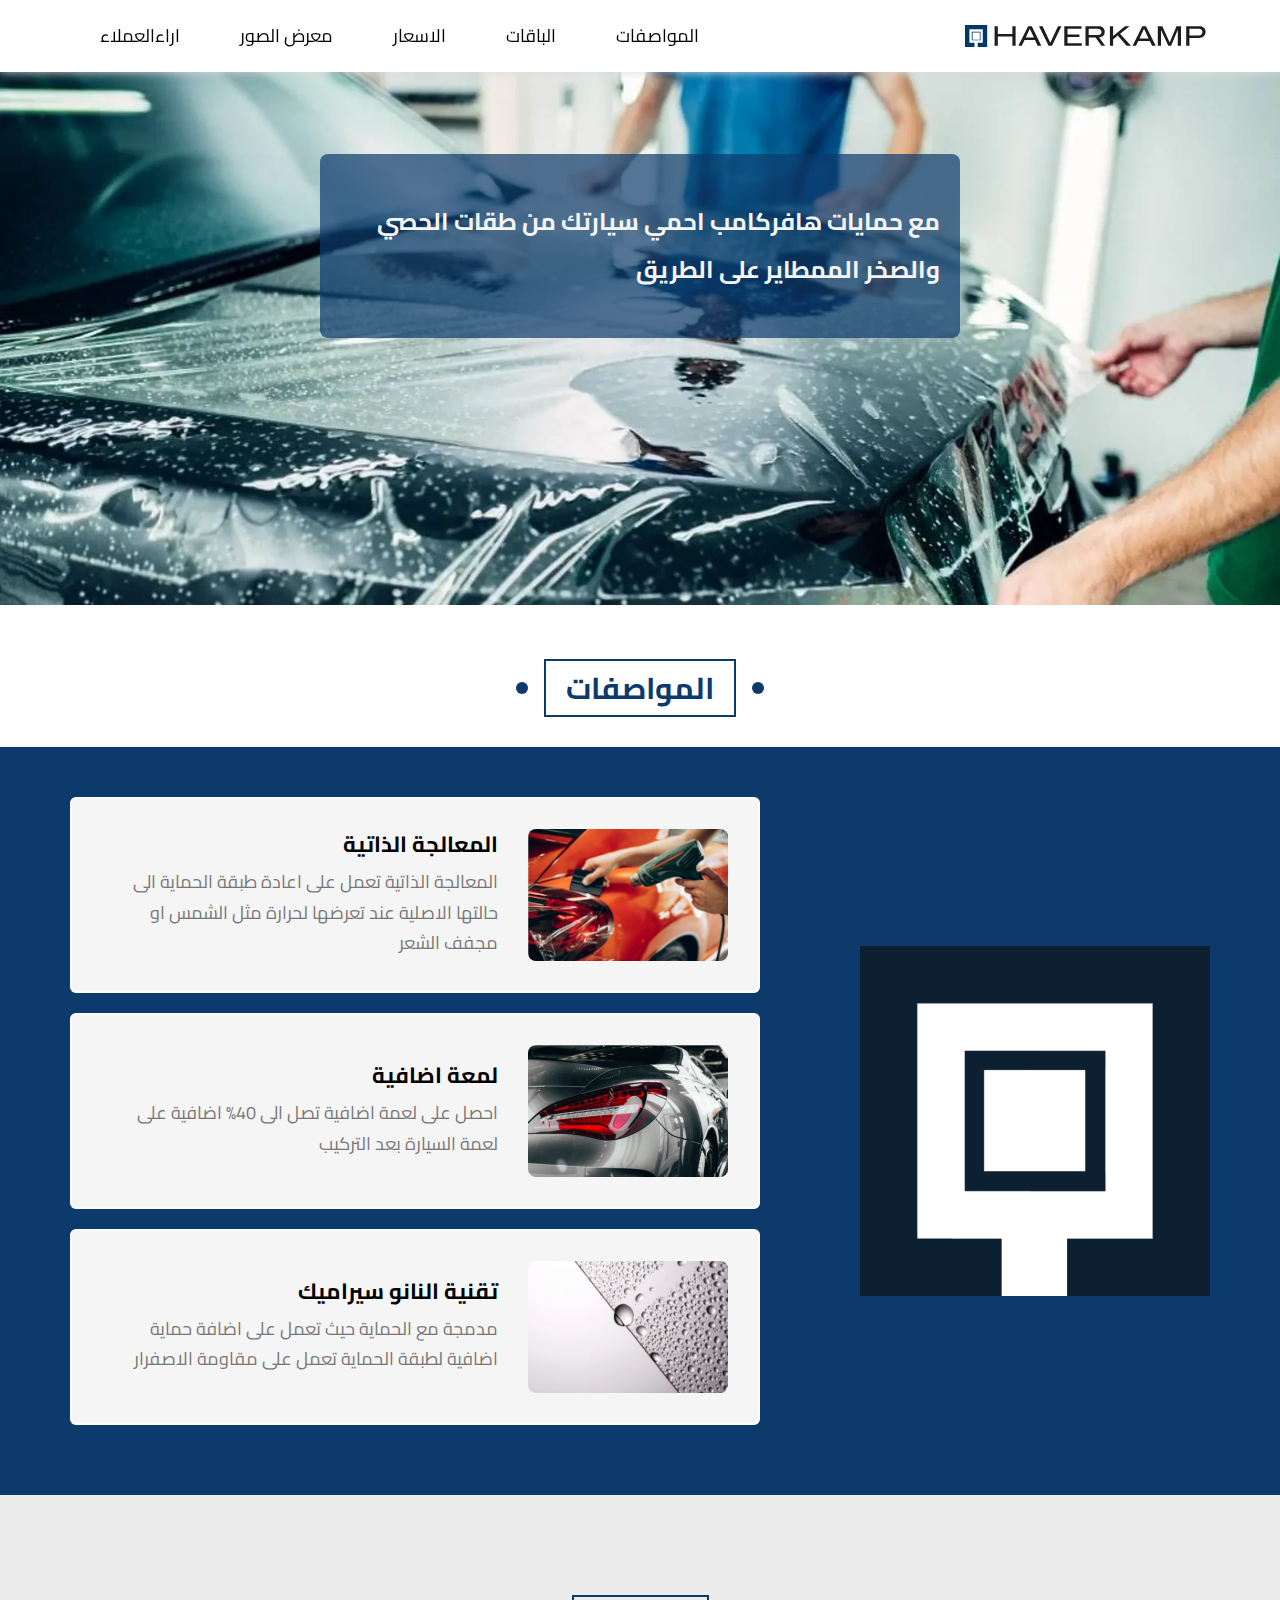
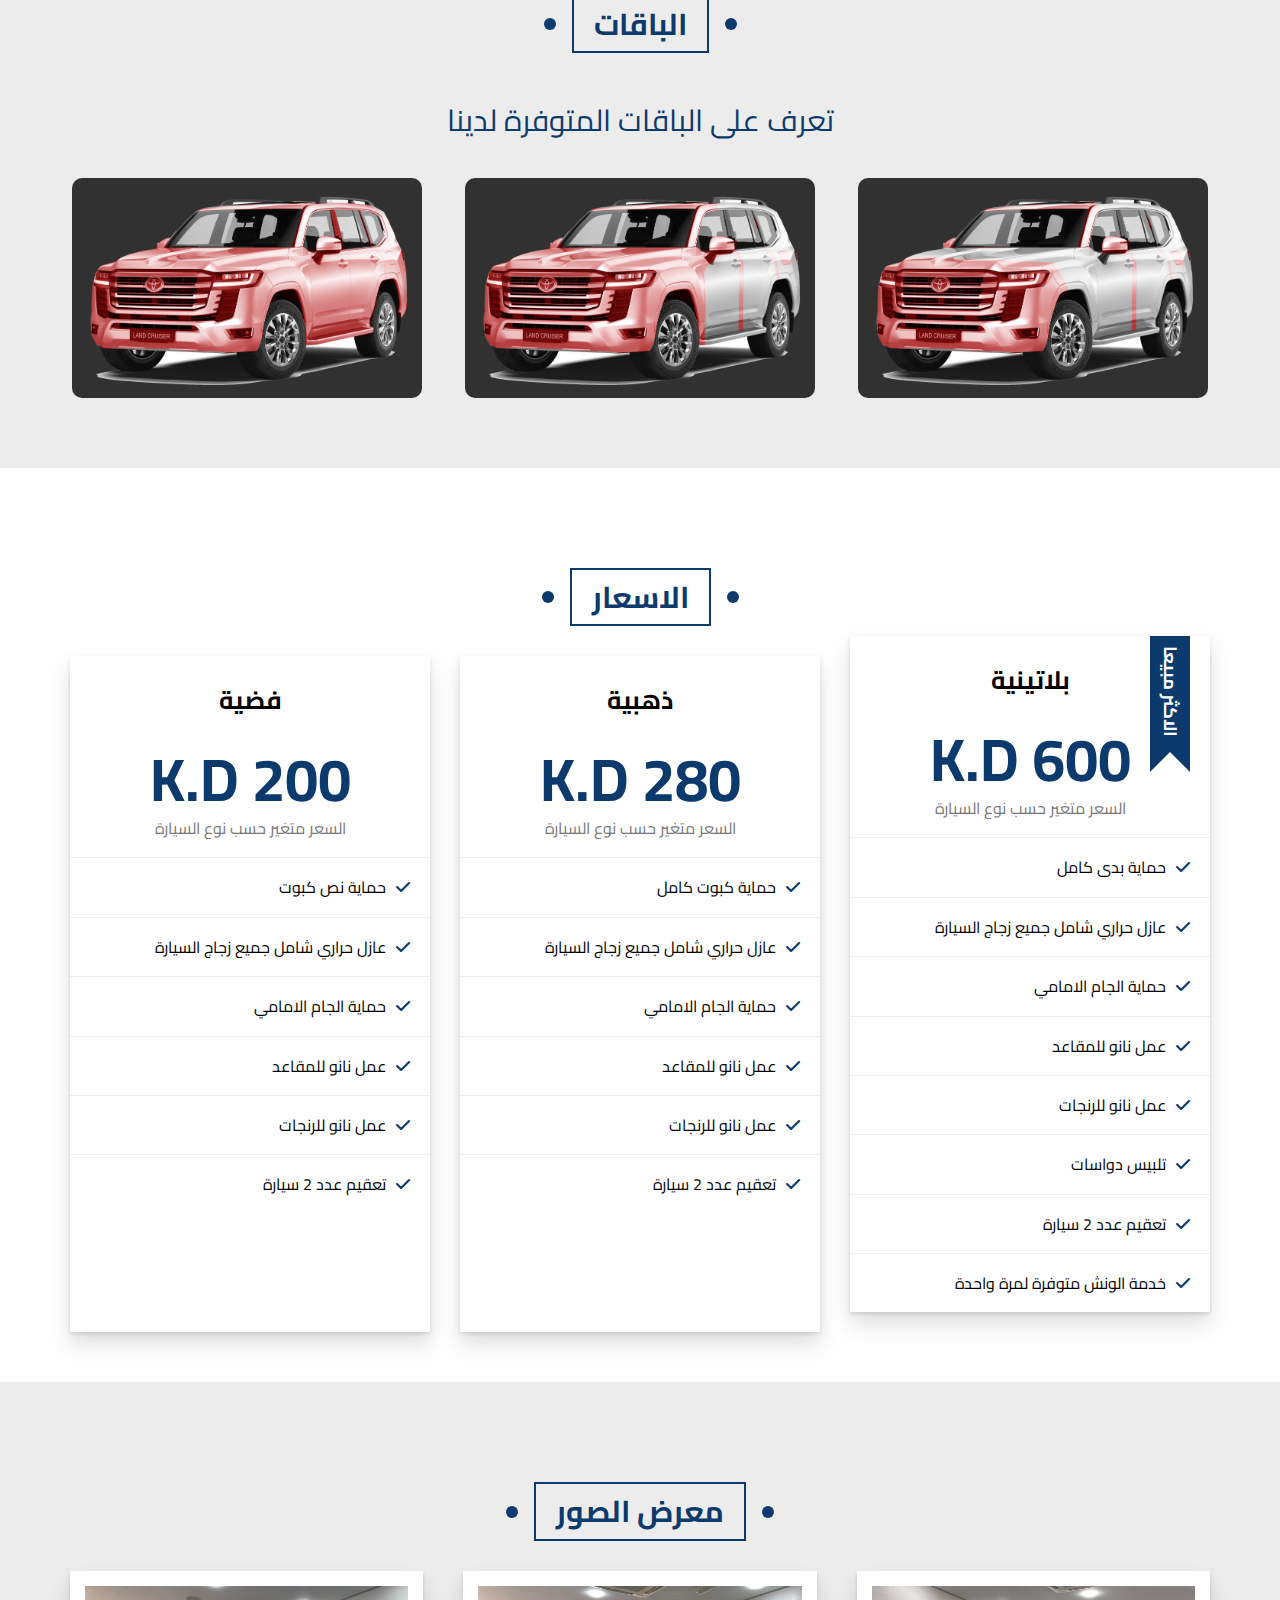
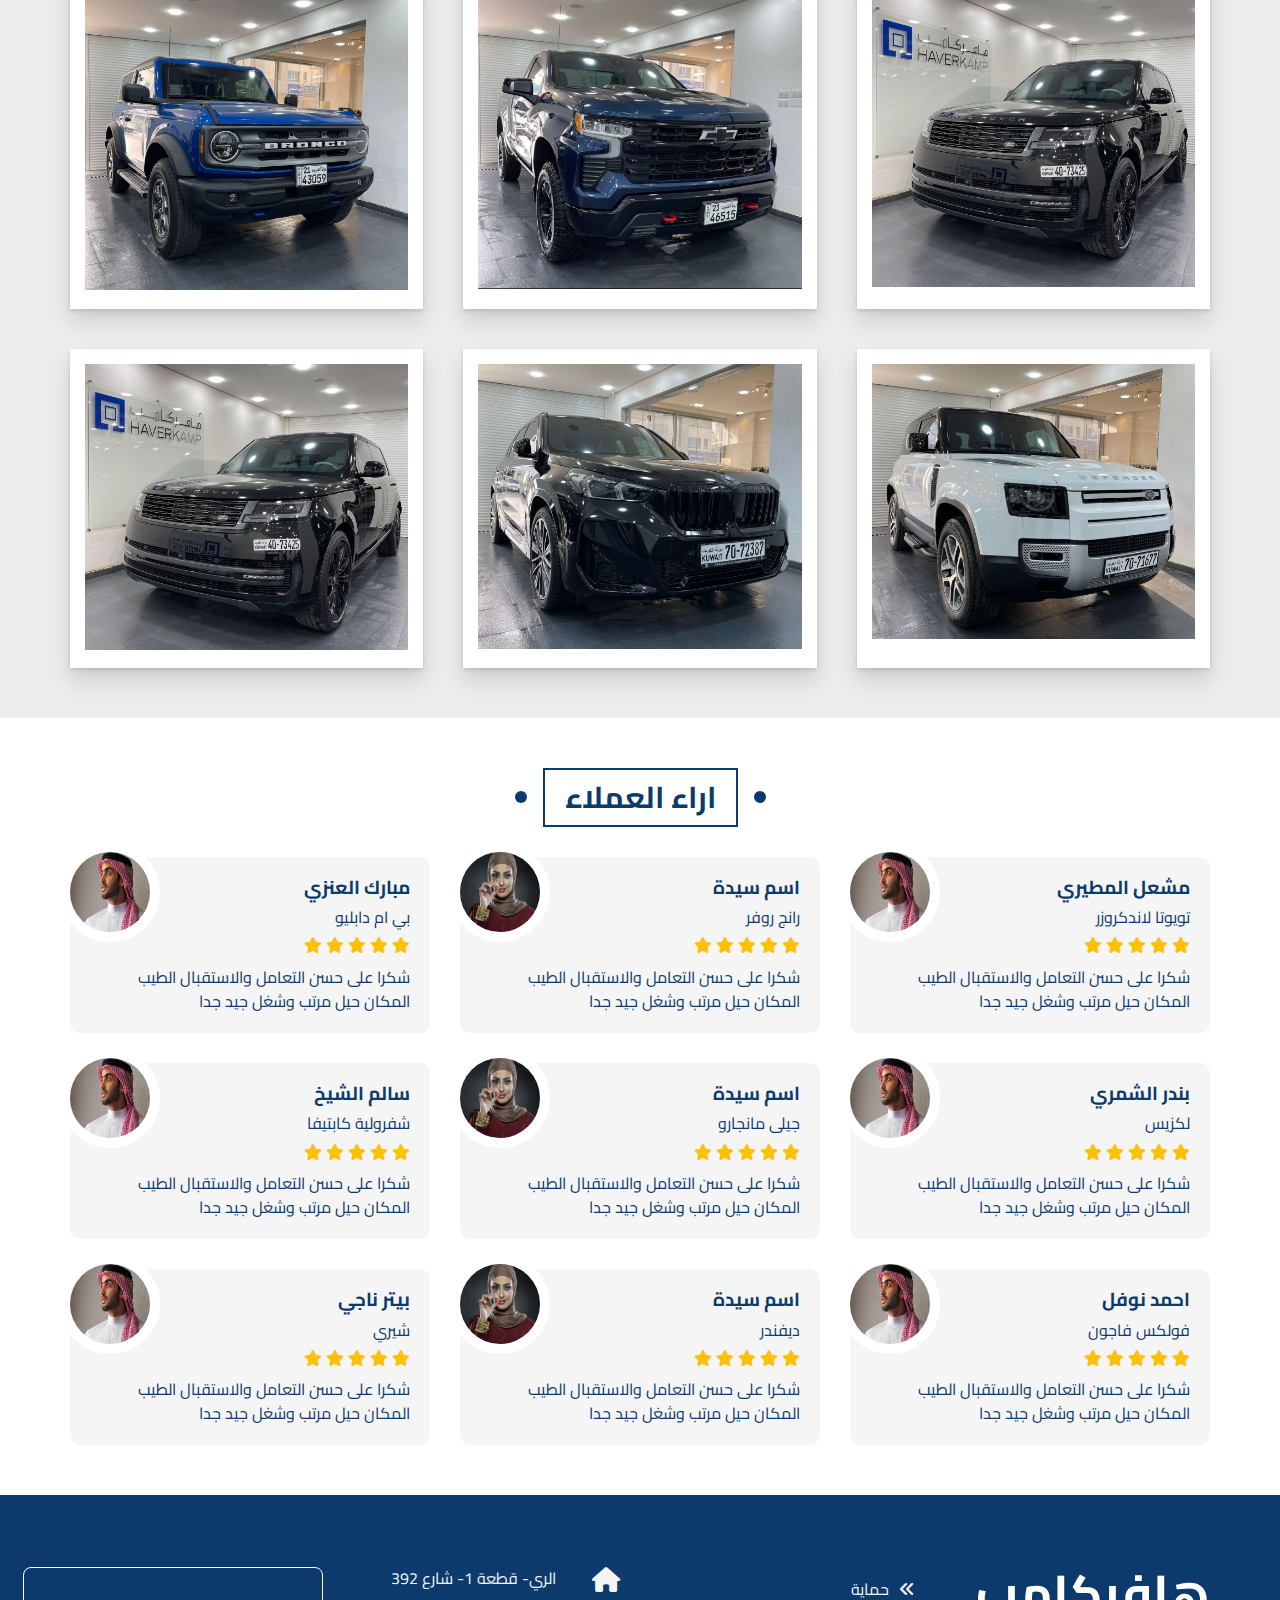
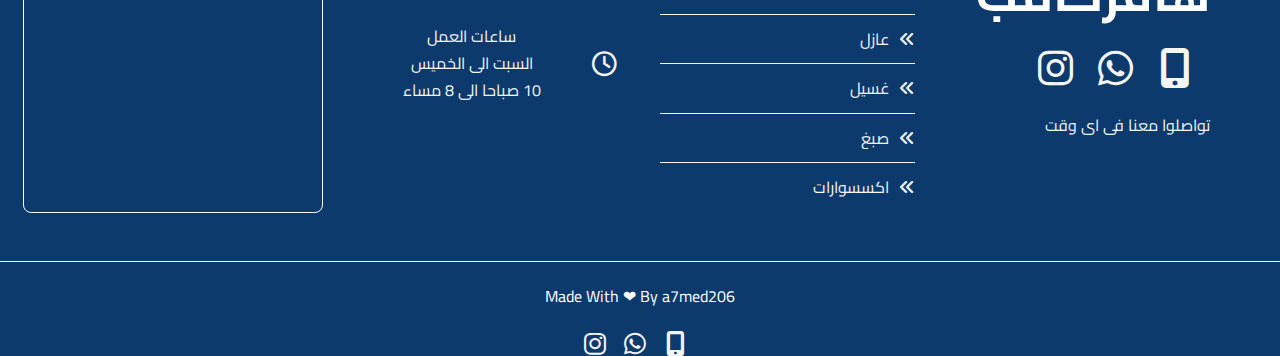
==== commit 98b88bb0: "edit link" ====
--- a/haverppf.html
+++ b/haverppf.html
@@ -40,9 +40,11 @@
           ><img src="./images/logo.svg" alt=""
         /></a>
         <ul class="main-nav">
-          <li><a href="#features">المواصفات</a></li>
-          <li><a href="#gallery">الباقات</a></li>
-          <li><a href="#testimonials">الاسعار</a></li>
+          <li><a href="#specifications">المواصفات</a></li>
+          <li><a href="#ppf-number">الباقات</a></li>
+          <li><a href="#pricing">الاسعار</a></li>
+          <li><a href="#gallery">معرض الصور</a></li>
+          <li><a href="#testimonials">اراءالعملاء</a></li>
         </ul>
       </div>
     </div>
@@ -60,7 +62,7 @@
       </div>
     </div>
     <!-- Start specifications -->
-    <div class="work-steps" id="work-steps">
+    <div class="work-steps" id="specifications">
       <div class="container">
         <img src="./images/ppf/haverkamp.png" alt="" class="image" />
         <div class="info">
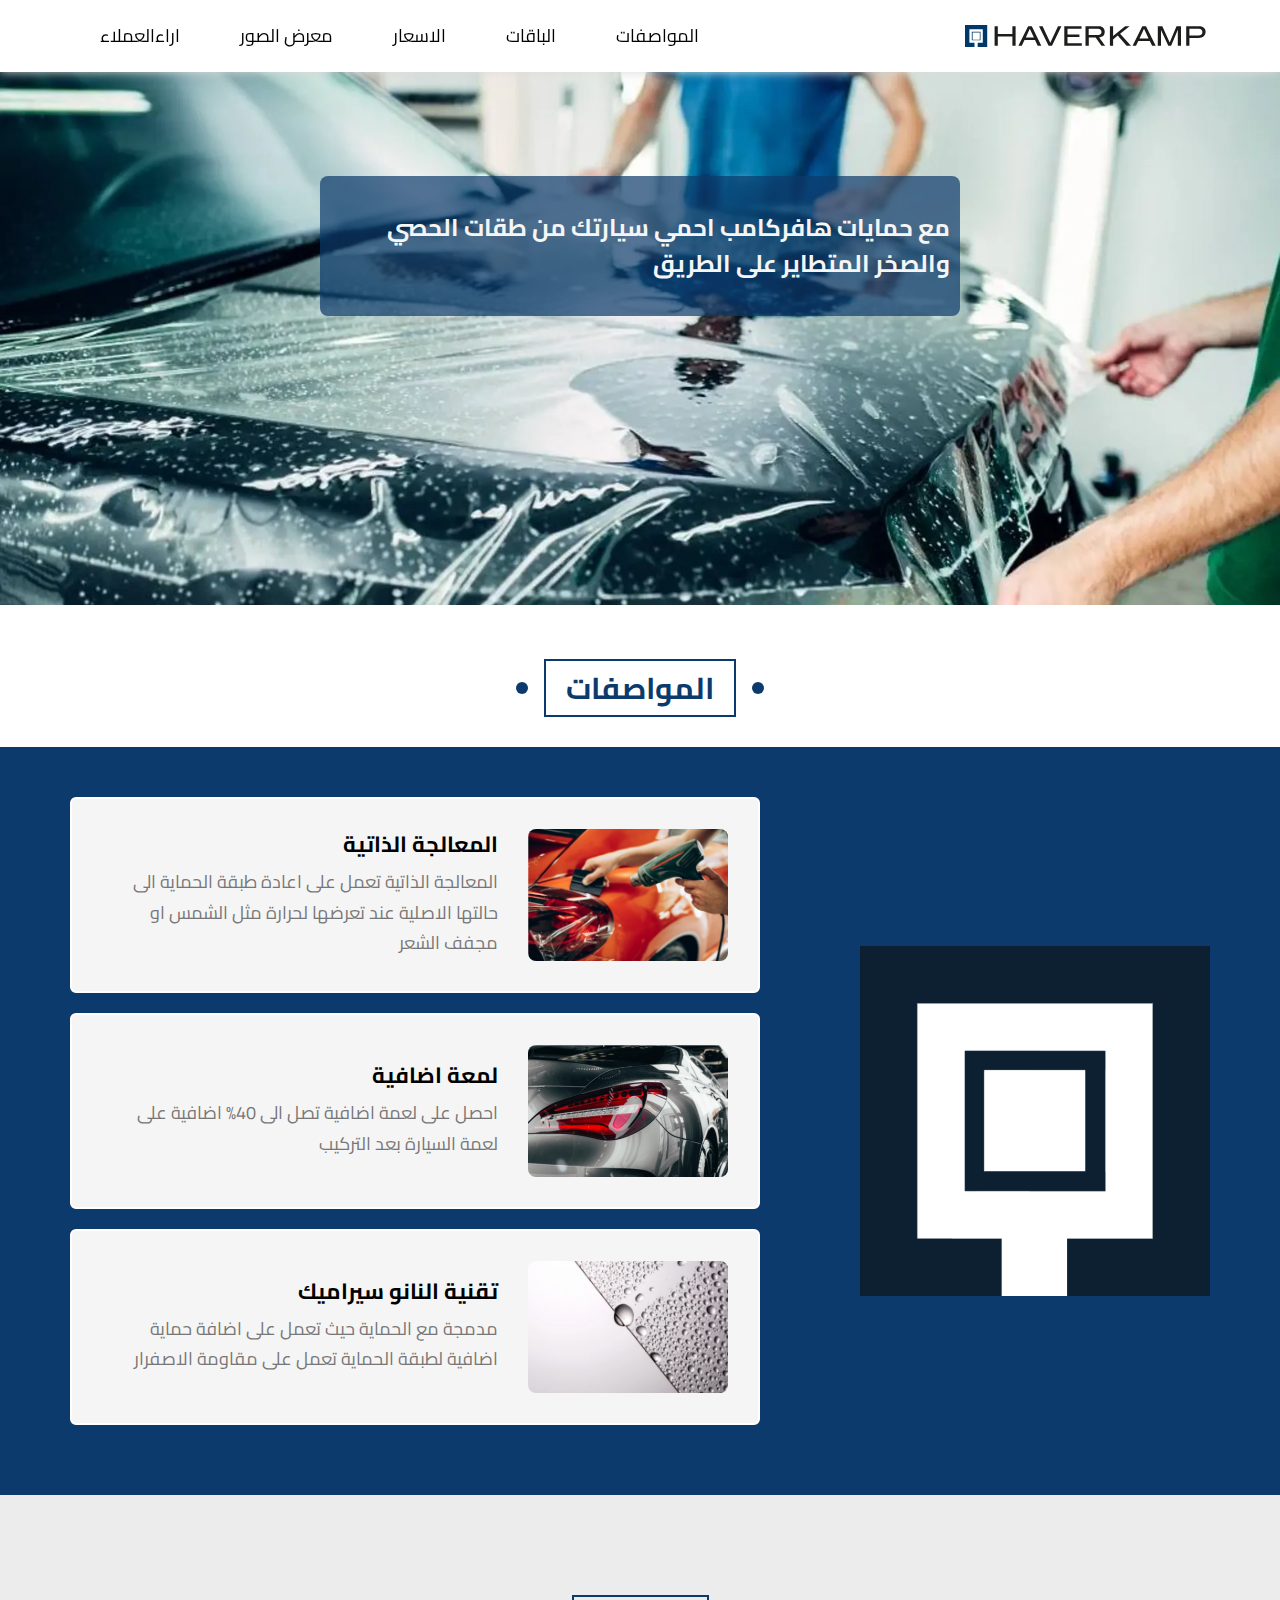
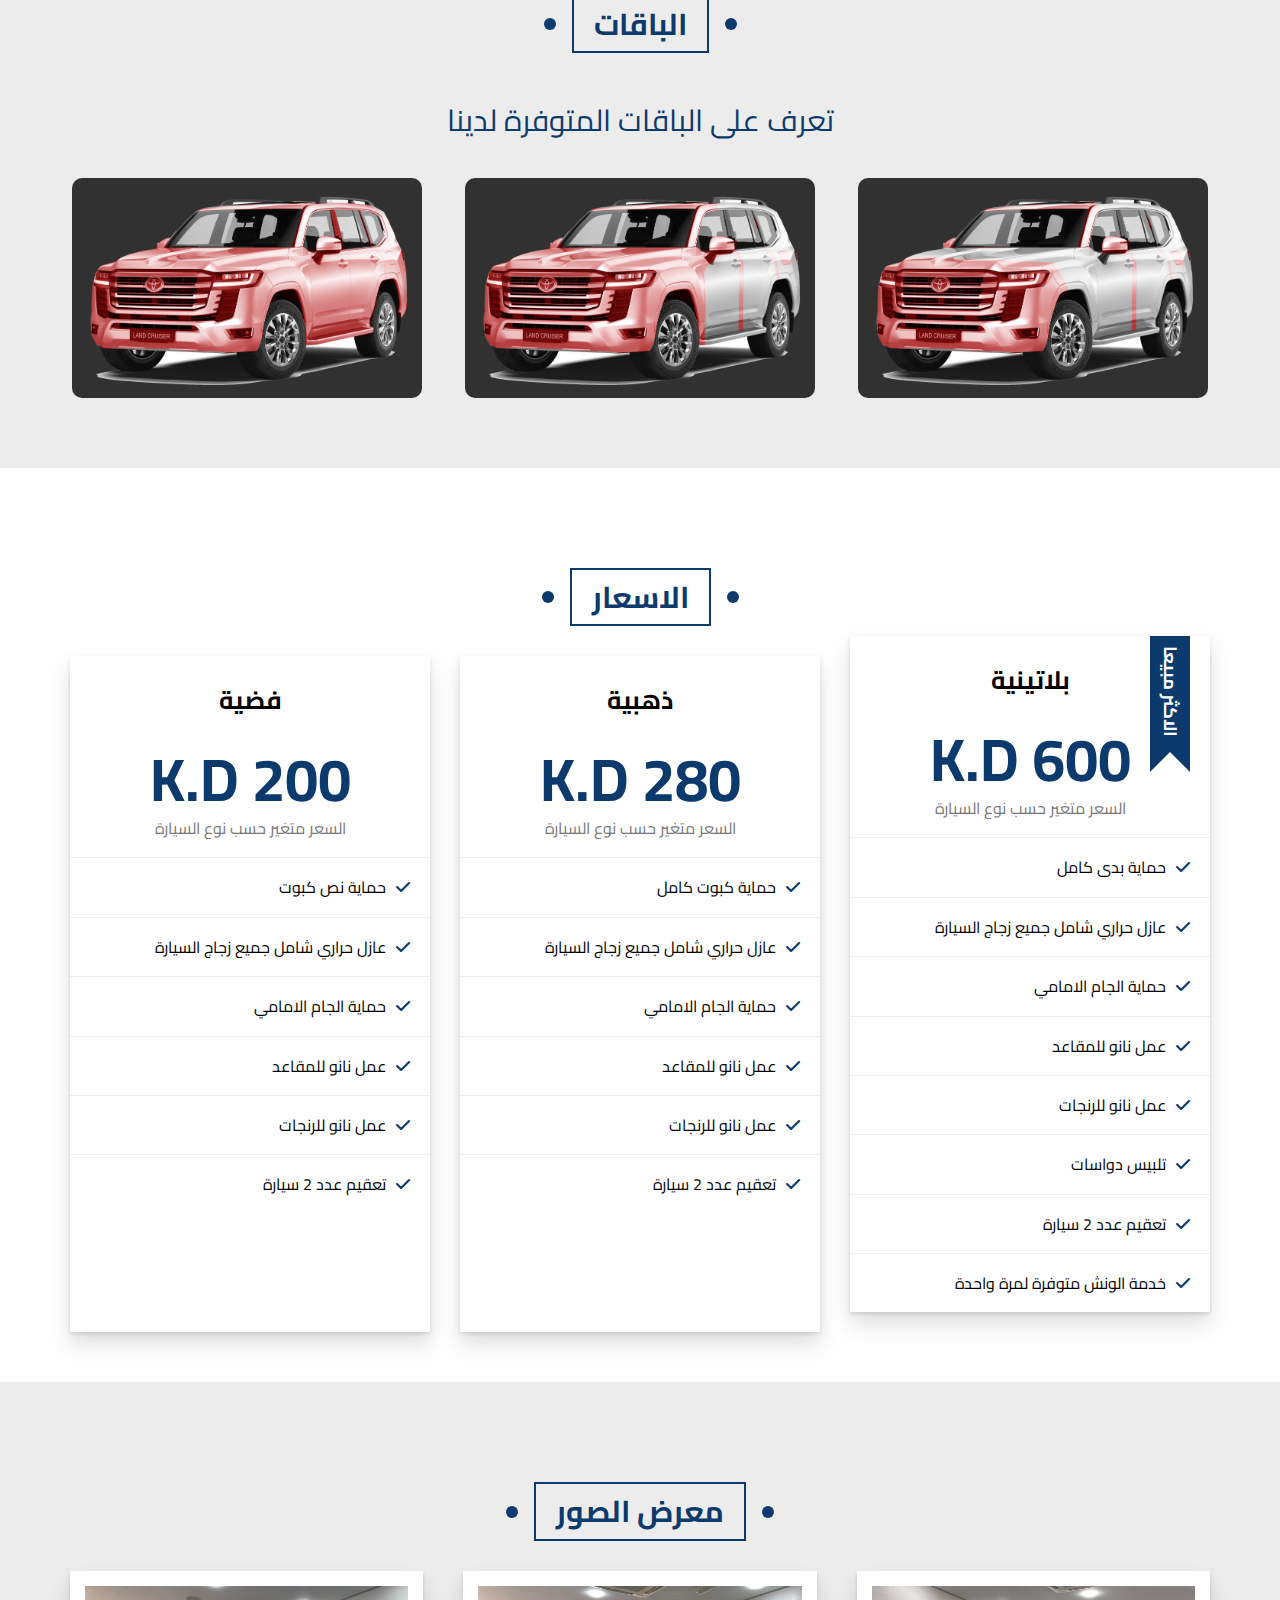
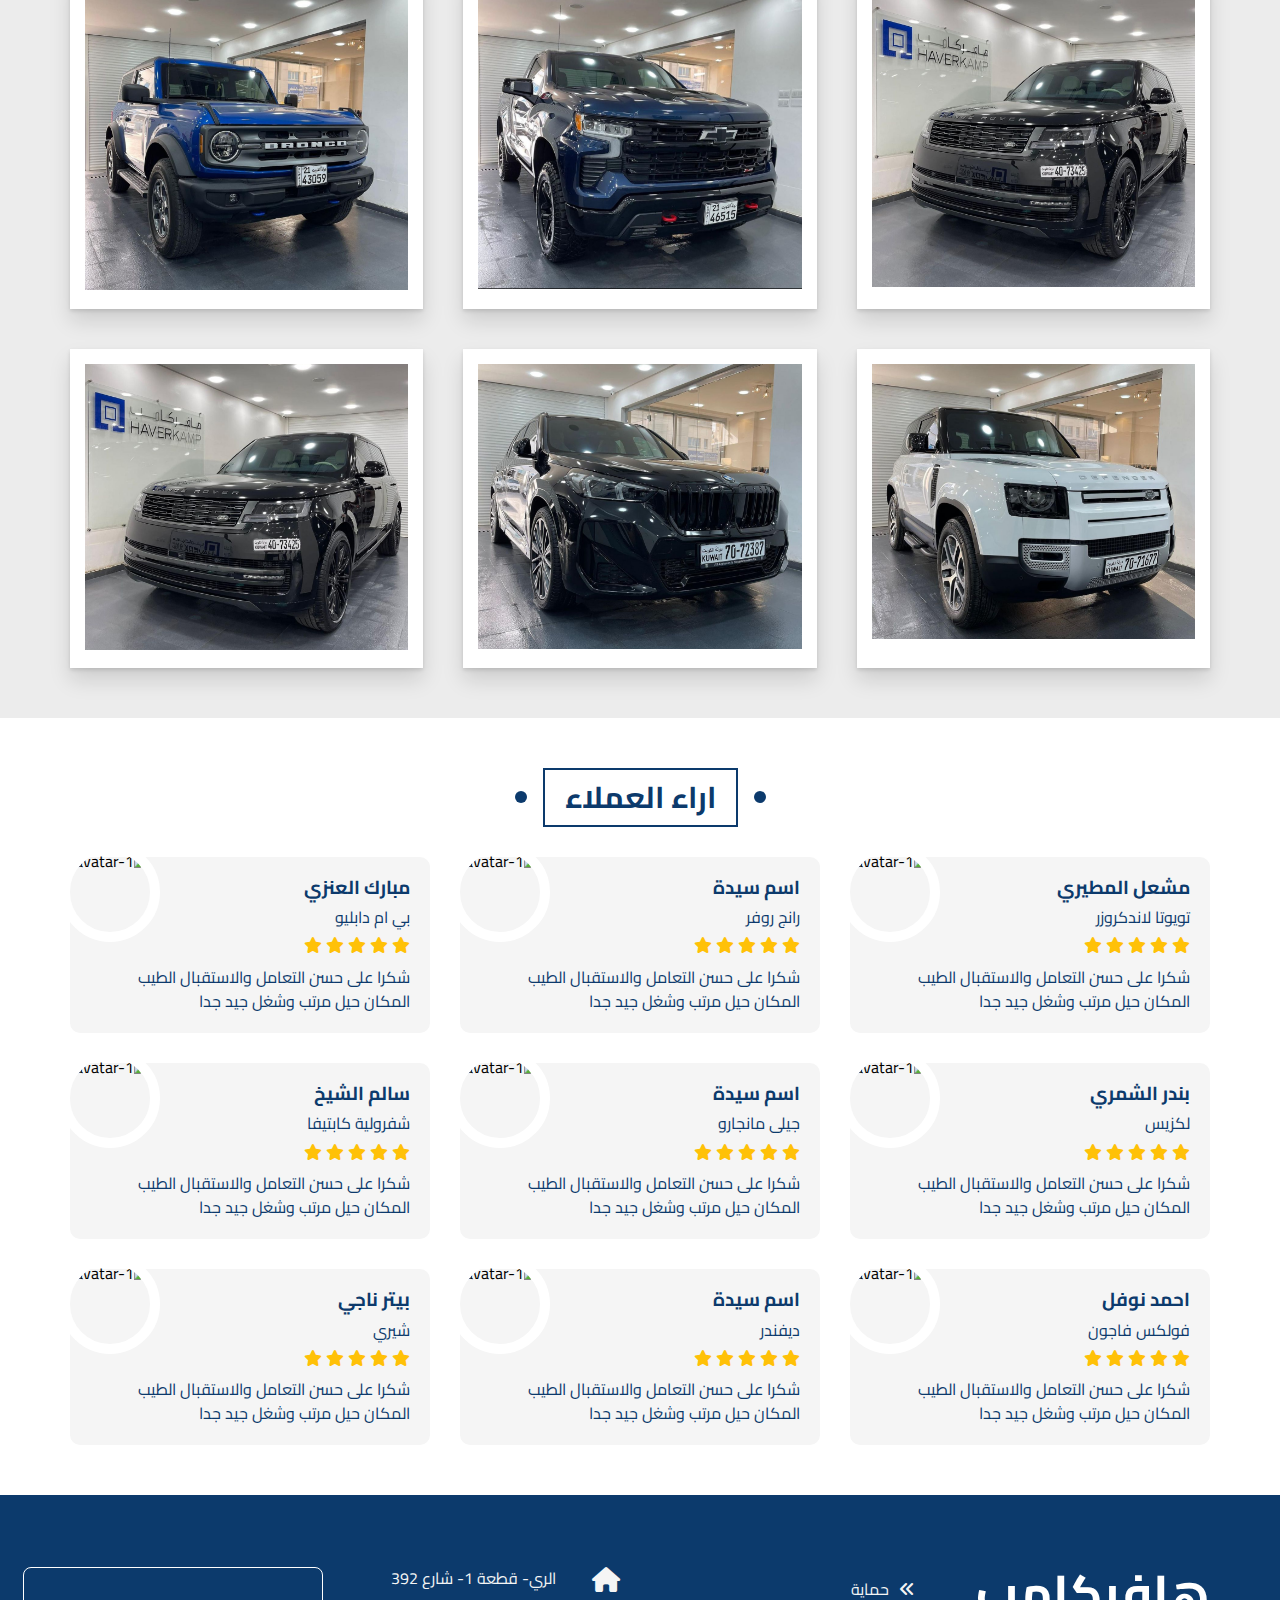
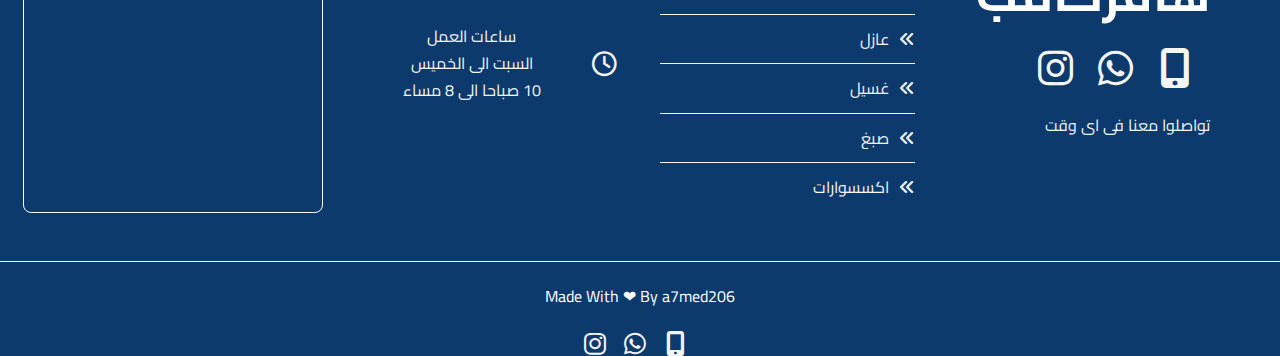
==== commit 826df01d: "new pages" ====
--- a/haverppf.html
+++ b/haverppf.html
@@ -54,7 +54,7 @@
       <div class="container">
         <div class="ppf-text">
           <p>
-            مع حمايات هافركامب احمي سيارتك من طقات الحصي والصخر الممطاير على
+            مع حمايات هافركامب احمي سيارتك من طقات الحصي والصخر المتطاير على
             الطريق
           </p>
         </div>
--- a/css/haverkamp.css
+++ b/css/haverkamp.css
@@ -120,39 +120,6 @@
   transition-delay: 0.5s;
 }
 
-.spikes {
-  position: relative;
-}
-
-.spikes::after {
-  content: "";
-  position: absolute;
-  right: 0;
-  width: 100%;
-  height: 30px;
-  z-index: 1;
-  background-image: linear-gradient(135deg, white 25%, transparent 25%),
-    linear-gradient(225deg, white 25%, transparent 25%);
-  background-size: 30px 30px;
-}
-
-.dots {
-  background-image: url("../imgs/dots.png");
-  height: 186px;
-  width: 204px;
-  background-repeat: no-repeat;
-  position: absolute;
-}
-
-.dots-up {
-  top: 200px;
-  right: 0;
-}
-
-.dots-down {
-  bottom: 200px;
-  left: 0;
-}
 
 /* End Global Rules */
 /* Start Header */
@@ -201,12 +168,6 @@
   }
 }
 
-.header .main-nav>li:hover .mega-menu {
-  opacity: 1;
-  z-index: 100;
-  top: calc(100% + 1px);
-}
-
 .header .main-nav>li>a {
   display: flex;
   justify-content: center;
@@ -246,86 +207,6 @@
 
 .header .main-nav>li>a:hover::before {
   left: 0;
-}
-
-.header .mega-menu {
-  position: absolute;
-  width: 100%;
-  left: 0;
-  padding: 30px;
-  background-color: white;
-  border-bottom: 3px solid var(--main-color);
-  z-index: -1;
-  display: flex;
-  gap: 40px;
-  top: calc(100% + 50px);
-  opacity: 0;
-  transition: top var(--main-transition), opacity var(--main-transition);
-}
-
-@media (max-width: 767px) {
-  .header .mega-menu {
-    flex-direction: column;
-    gap: 0;
-    padding: 5px;
-  }
-}
-
-.header .mega-menu .image img {
-  max-width: 100%;
-}
-
-@media (max-width: 991px) {
-  .header .mega-menu .image {
-    display: none;
-  }
-}
-
-.header .mega-menu .links {
-  min-width: 250px;
-  flex: 1;
-}
-
-.header .mega-menu .links li {
-  position: relative;
-}
-
-.header .mega-menu .links li:not(:last-child) {
-  border-bottom: 1px solid #e9e6e6;
-}
-
-@media (max-width: 767px) {
-  .header .mega-menu .links:first-of-type li:last-child {
-    border-bottom: 1px solid #e9e6e6;
-  }
-}
-
-.header .mega-menu .links li::before {
-  content: "";
-  position: absolute;
-  left: 0;
-  top: 0;
-  width: 0;
-  height: 100%;
-  background-color: #fafafa;
-  z-index: -1;
-  transition: var(--main-transition);
-}
-
-.header .mega-menu .links li:hover::before {
-  width: 100%;
-}
-
-.header .mega-menu .links li a {
-  color: var(--main-color);
-  padding: 15px;
-  display: block;
-  font-size: 18px;
-  font-weight: bold;
-}
-
-.header .mega-menu .links li a i {
-  margin-right: 10px;
 }
 
 /* End Header */
@@ -1003,14 +884,14 @@
 .landing-prot .container .tint-text {
   position: absolute;
   border-radius: 8px;
-  line-height: 2;
+  line-height: 1.5;
   top: 50%;
   left: 50%;
   transform: translate(-50%, -50%);
   font-size: 24px;
   font-weight: bold;
   color: var(--text-color);
-  padding: 20px;
+  padding: 10px;
   background-color: hwb(211 5% 58% / 0.7);
 }
 
@@ -1042,14 +923,14 @@
 .landing-pro .container .ppf-text {
   position: absolute;
   border-radius: 8px;
-  line-height: 2;
+  line-height: 1.5;
   top: 27%;
   left: 50%;
   transform: translate(-50%, -50%);
   font-size: 24px;
   font-weight: bold;
   color: var(--text-color);
-  padding: 20px;
+  padding: 10px;
   background-color: hwb(211 5% 58% / 0.7);
 }
 
@@ -1621,7 +1502,7 @@
   font-size: 24px;
   font-weight: bold;
   color: var(--text-color);
-  padding: 20px;
+  padding: 10px;
   background-color: hwb(211 5% 58% / 0.7);
 }
 
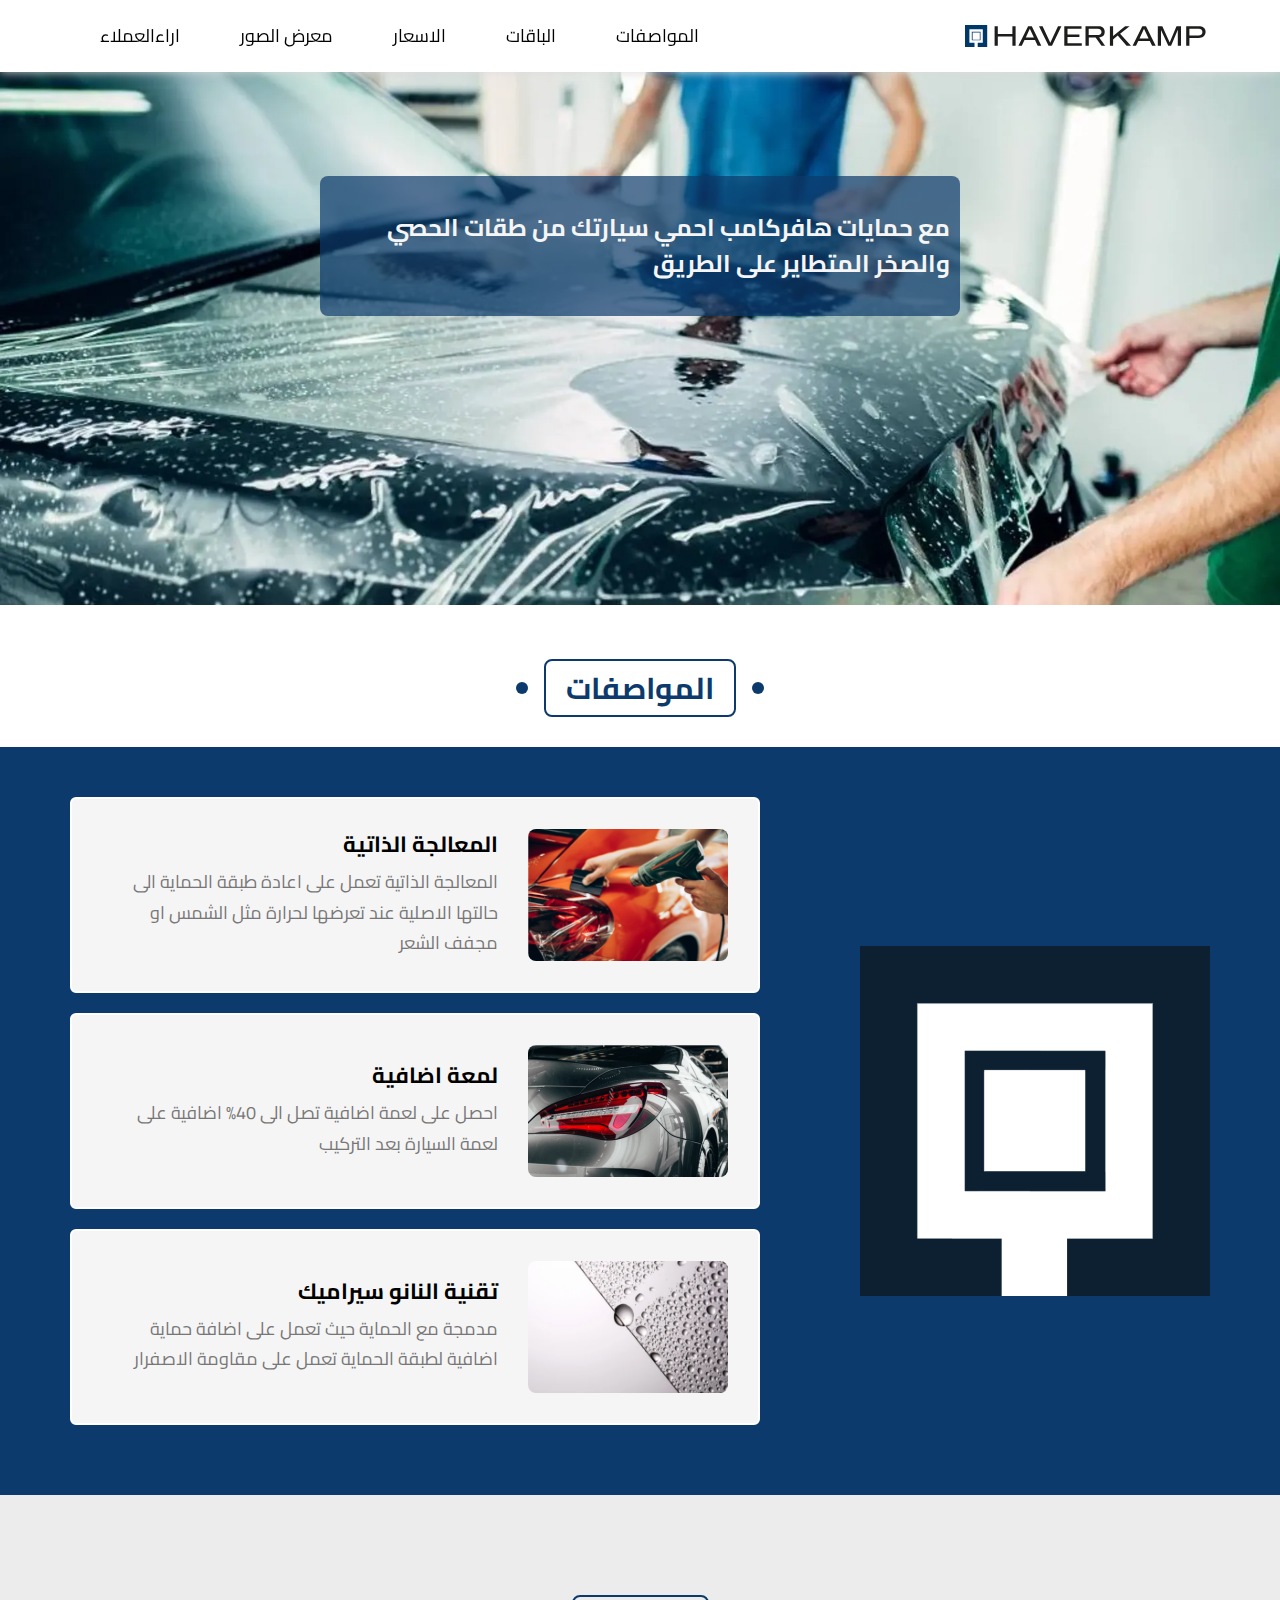
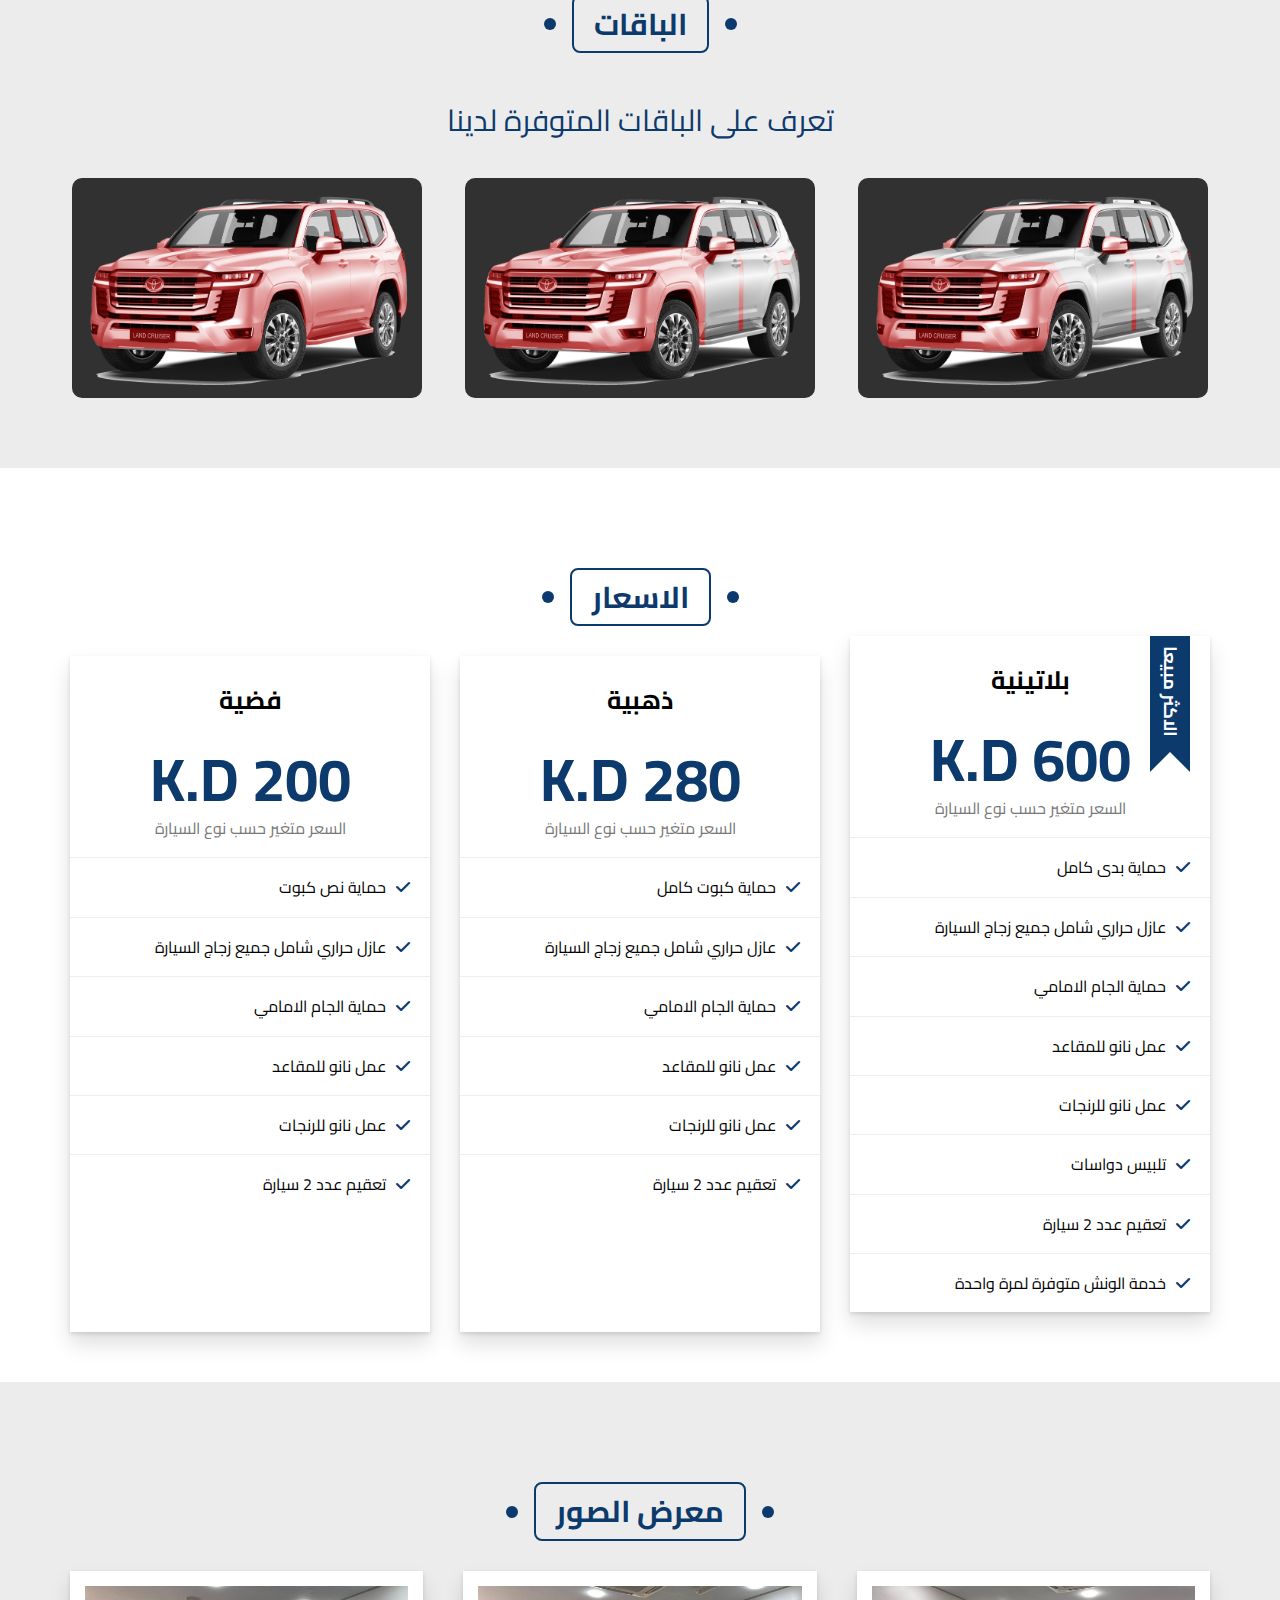
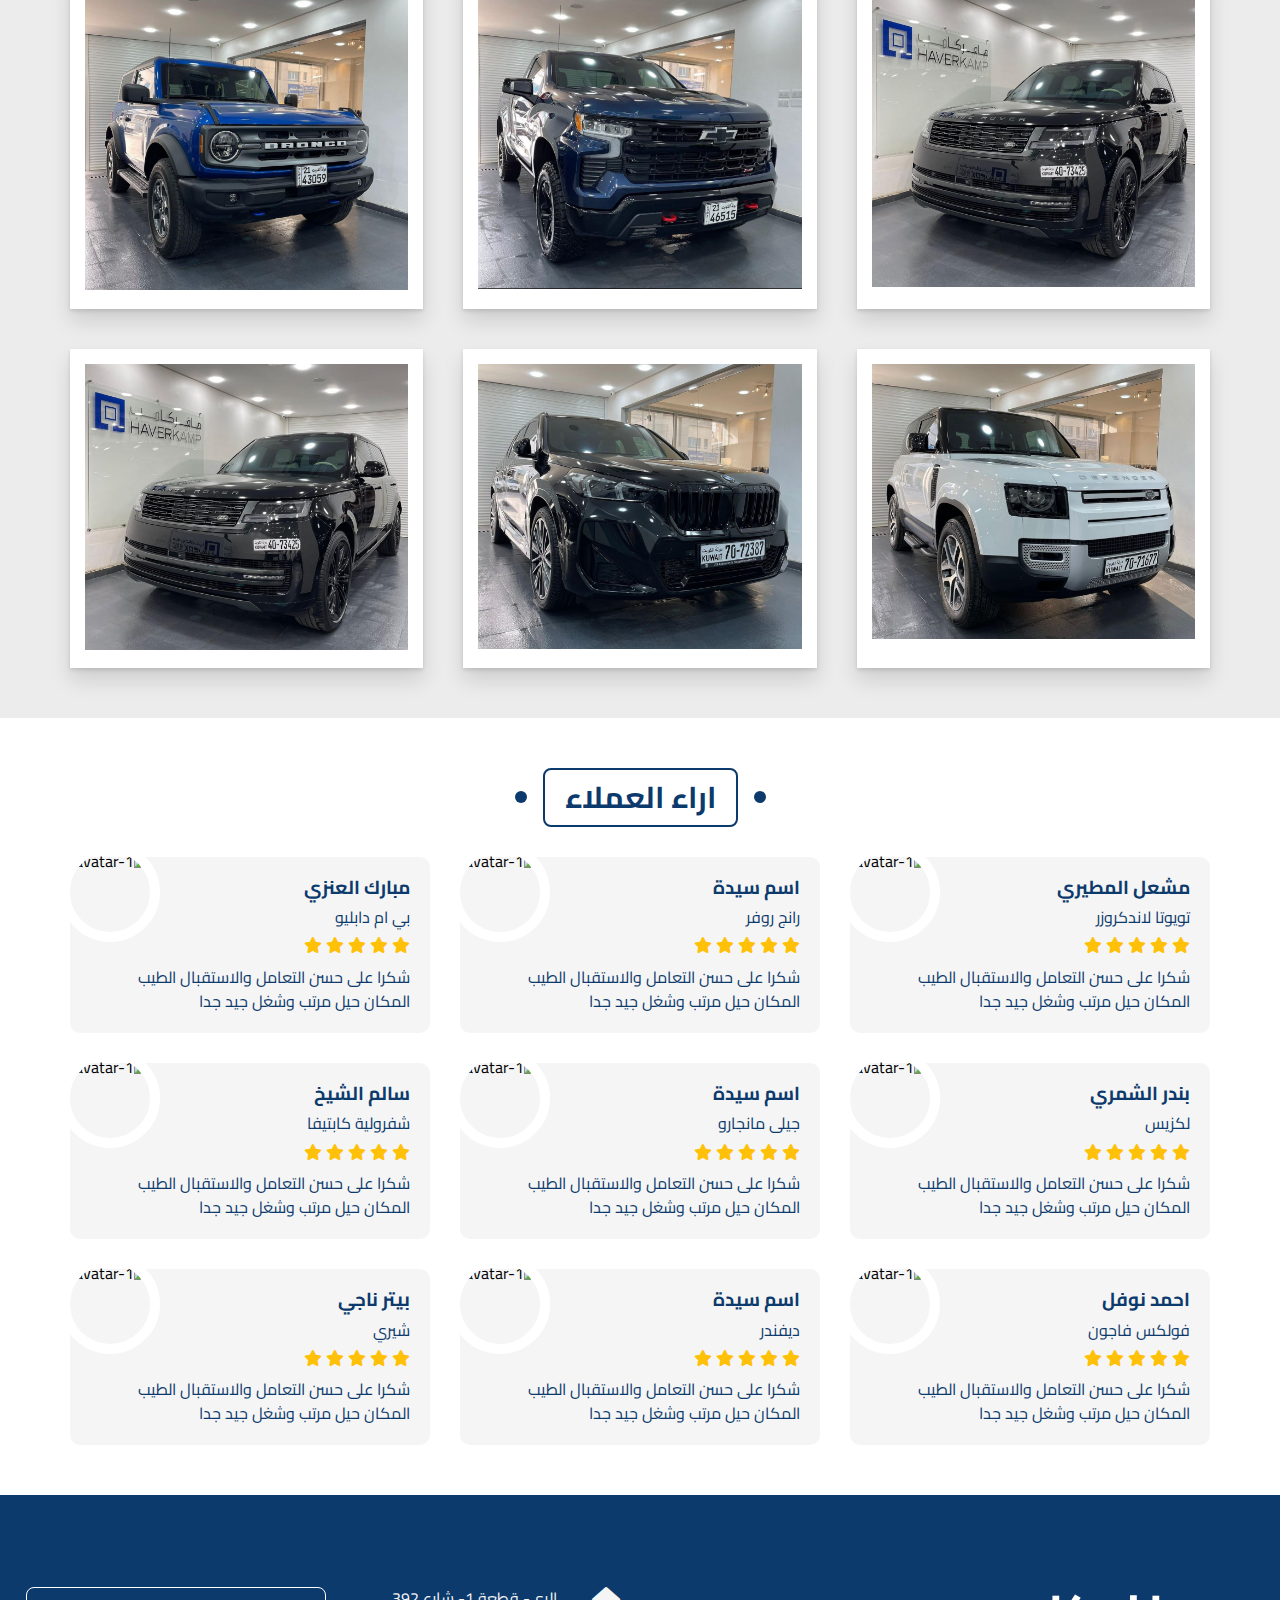
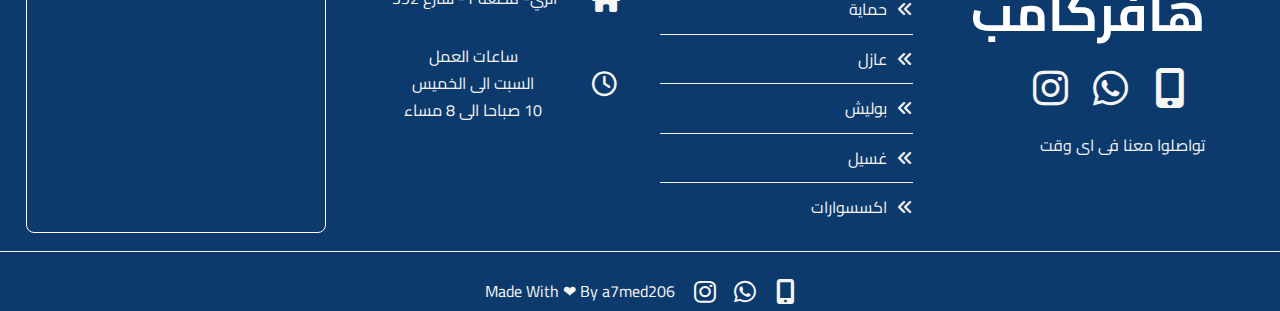
==== commit f13e40c3: "upload website" ====
--- a/haverppf.html
+++ b/haverppf.html
@@ -388,7 +388,7 @@
     </div>
     <!-- End Testimonials -->
     <!-- Start Footer -->
-    <div class="footer">
+    <div class="footer" id="contacts-us">
       <div class="container">
         <div class="box">
           <h3>هافركامب</h3>
@@ -421,10 +421,10 @@
         </div>
         <div class="box">
           <ul class="links">
-            <li><a href="#">حماية</a></li>
-            <li><a href="#">عازل</a></li>
+            <li><a href="./protication.html">حماية</a></li>
+            <li><a href="./tint.html">عازل</a></li>
+            <li><a href="./polishing.html">بوليش</a></li>
             <li><a href="#">غسيل</a></li>
-            <li><a href="#">صبغ</a></li>
             <li><a href="#">اكسسوارات</a></li>
           </ul>
         </div>
@@ -451,6 +451,8 @@
           ></iframe>
         </div>
       </div>
+    </div>
+    <div class="designer">
       <p class="copyright">Made With &#10084; By a7med206</p>
       <ul class="social-a7med">
         <li>
--- a/css/haverkamp.css
+++ b/css/haverkamp.css
@@ -71,6 +71,7 @@
   position: relative;
   z-index: 1;
   transition: var(--main-transition);
+  border-radius: 8px;
 }
 
 .main-p {
@@ -118,6 +119,7 @@
   color: white;
   border: 2px solid white;
   transition-delay: 0.5s;
+  overflow: hidden;
 }
 
 
@@ -435,7 +437,6 @@
   border-radius: 6px;
   overflow: hidden;
   transition: transform var(--main-transition),
-    box-shadow var(--main-transition);
 }
 
 .services .box:hover {
@@ -449,12 +450,26 @@
   height: 250px;
 }
 
-.services .box .content {
-  padding: 20px;
-}
-
-.services .box .content h3 {
-  margin: 0;
+.services .content {
+  margin: 10px auto;
+  width: 70%;
+  padding: 5px auto;
+  border-radius: 25px;
+  display: flex;
+  flex-direction: row;
+  justify-content: space-evenly;
+  align-items: center;
+  color: var(--main-color);
+  border: 2px solid var(--main-color);
+}
+
+.services .box:hover .content {
+  background-color: var(--main-color);
+  color: var(--text-color);
+}
+
+.services .box:hover a {
+  color: var(--text-color);
 }
 
 .services .box .info {
@@ -608,6 +623,7 @@
   display: grid;
   grid-template-columns: repeat(auto-fill, minmax(250px, 1fr));
   gap: 40px;
+  padding: 20px;
 }
 
 .footer .box h3 {
@@ -734,19 +750,22 @@
   border-radius: 8px;
 }
 
-.footer .copyright {
-  padding: 25px 0;
-  text-align: center;
-  color: white;
-  margin: 50px 0 0;
+.designer {
+  display: flex;
+  flex-direction: row-reverse;
+  justify-content: center;
+  align-content: center;
+  background-color: var(--main-color);
   border-top: 1px solid whitesmoke;
-}
-
-.social-a7med i {
-  margin-right: 10px;
-}
-
-.social-a7med {
+  padding-top: 20px;
+}
+
+.designer p {
+  color: var(--text-color);
+  margin: 10px;
+}
+
+.designer .social-a7med {
   color: whitesmoke;
   display: flex;
   justify-content: center;
@@ -755,12 +774,12 @@
   transition: var(--main-transition);
 }
 
-.social-a7med i {
+.designer .social-a7med i {
   font-size: 25px;
   transition: var(--main-transition);
 }
 
-.social-a7med li a {
+.designer .social-a7med li a {
   display: flex;
   justify-content: center;
   align-items: center;
@@ -1727,4 +1746,27 @@
 }
 
 /* End our-skills */
-/* end tint-page */+/* end tint-page */
+/* start polish-page */
+.landing-polish img {
+  position: relative;
+}
+
+.landing-polish img {
+  width: 100%;
+  height: 50%;
+}
+
+.landing-polish .polish-text {
+  position: absolute;
+  top: 70%;
+  left: 50%;
+  transform: translate(-50%, -50%);
+  font-size: 24px;
+  font-weight: bold;
+  color: var(--text-color);
+  padding: 10px;
+  background-color: hwb(211 5% 58% / 0.7);
+}
+
+/* end polish-page */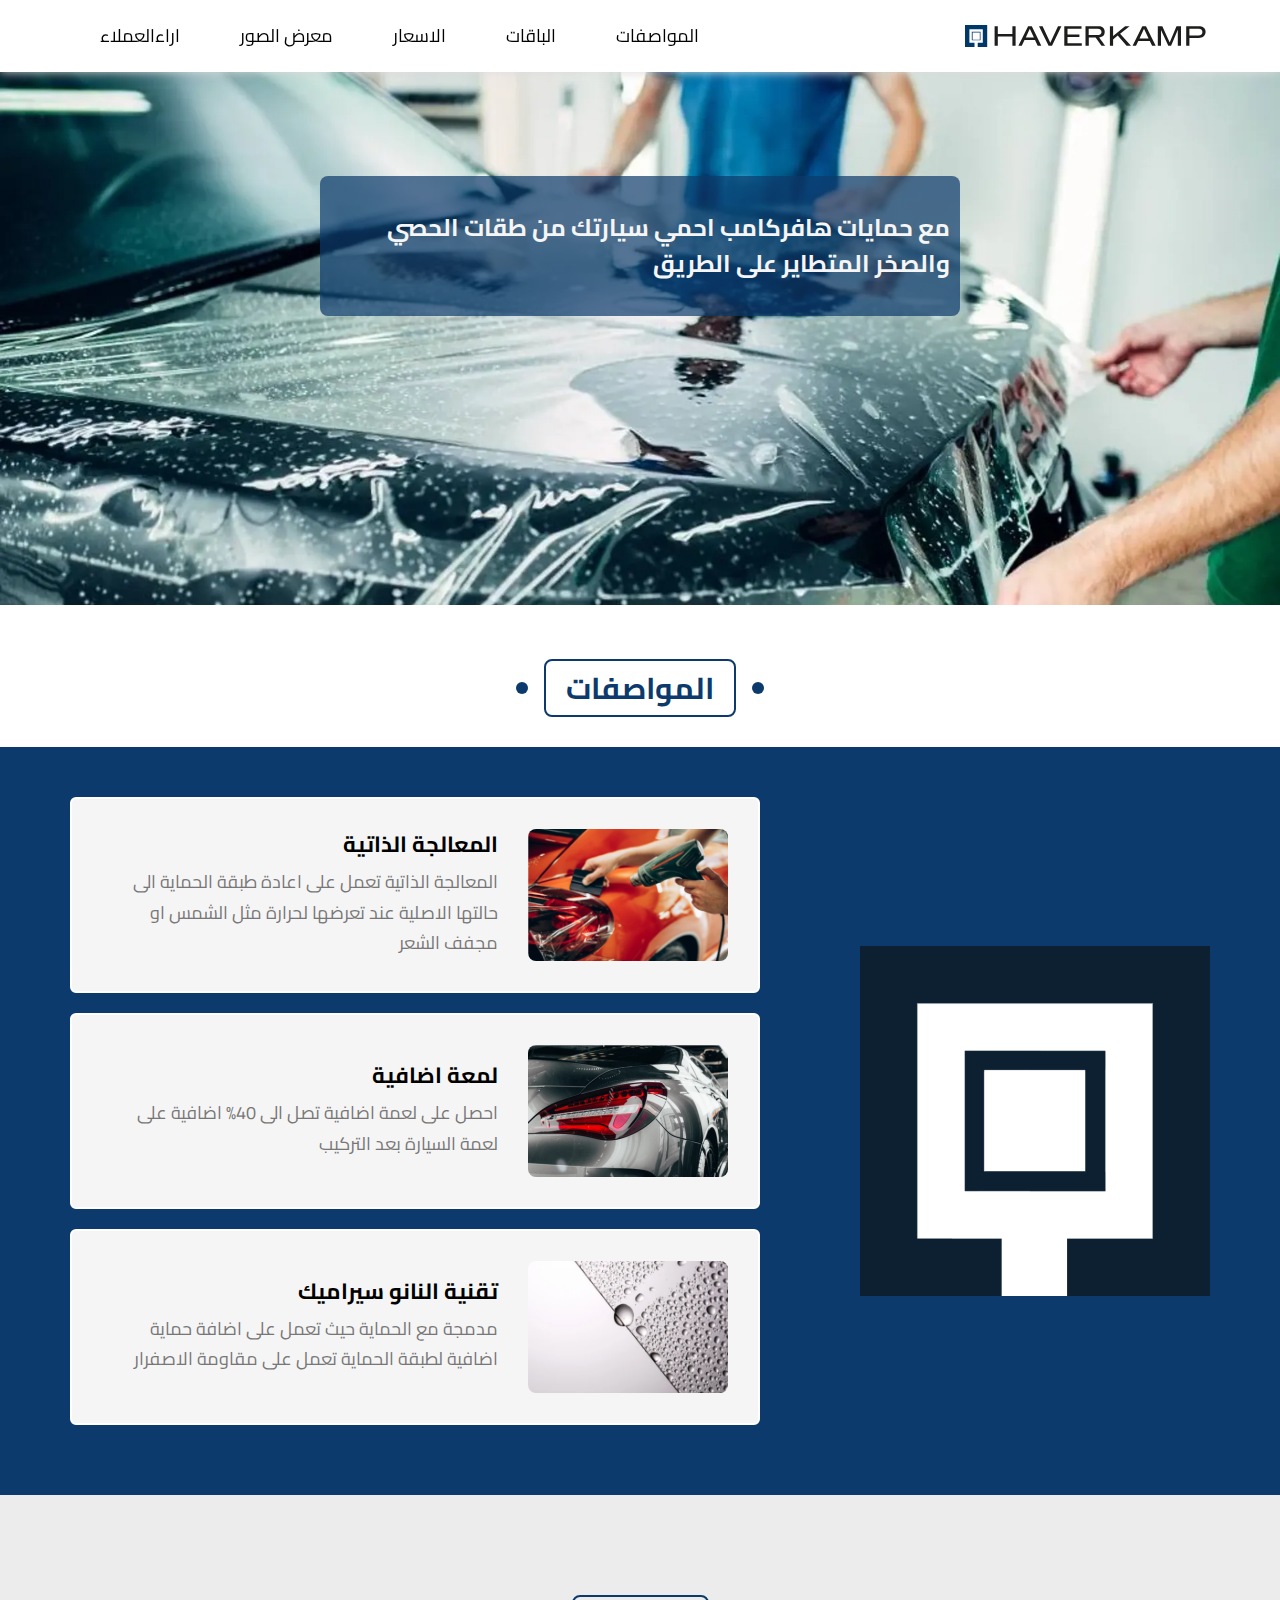
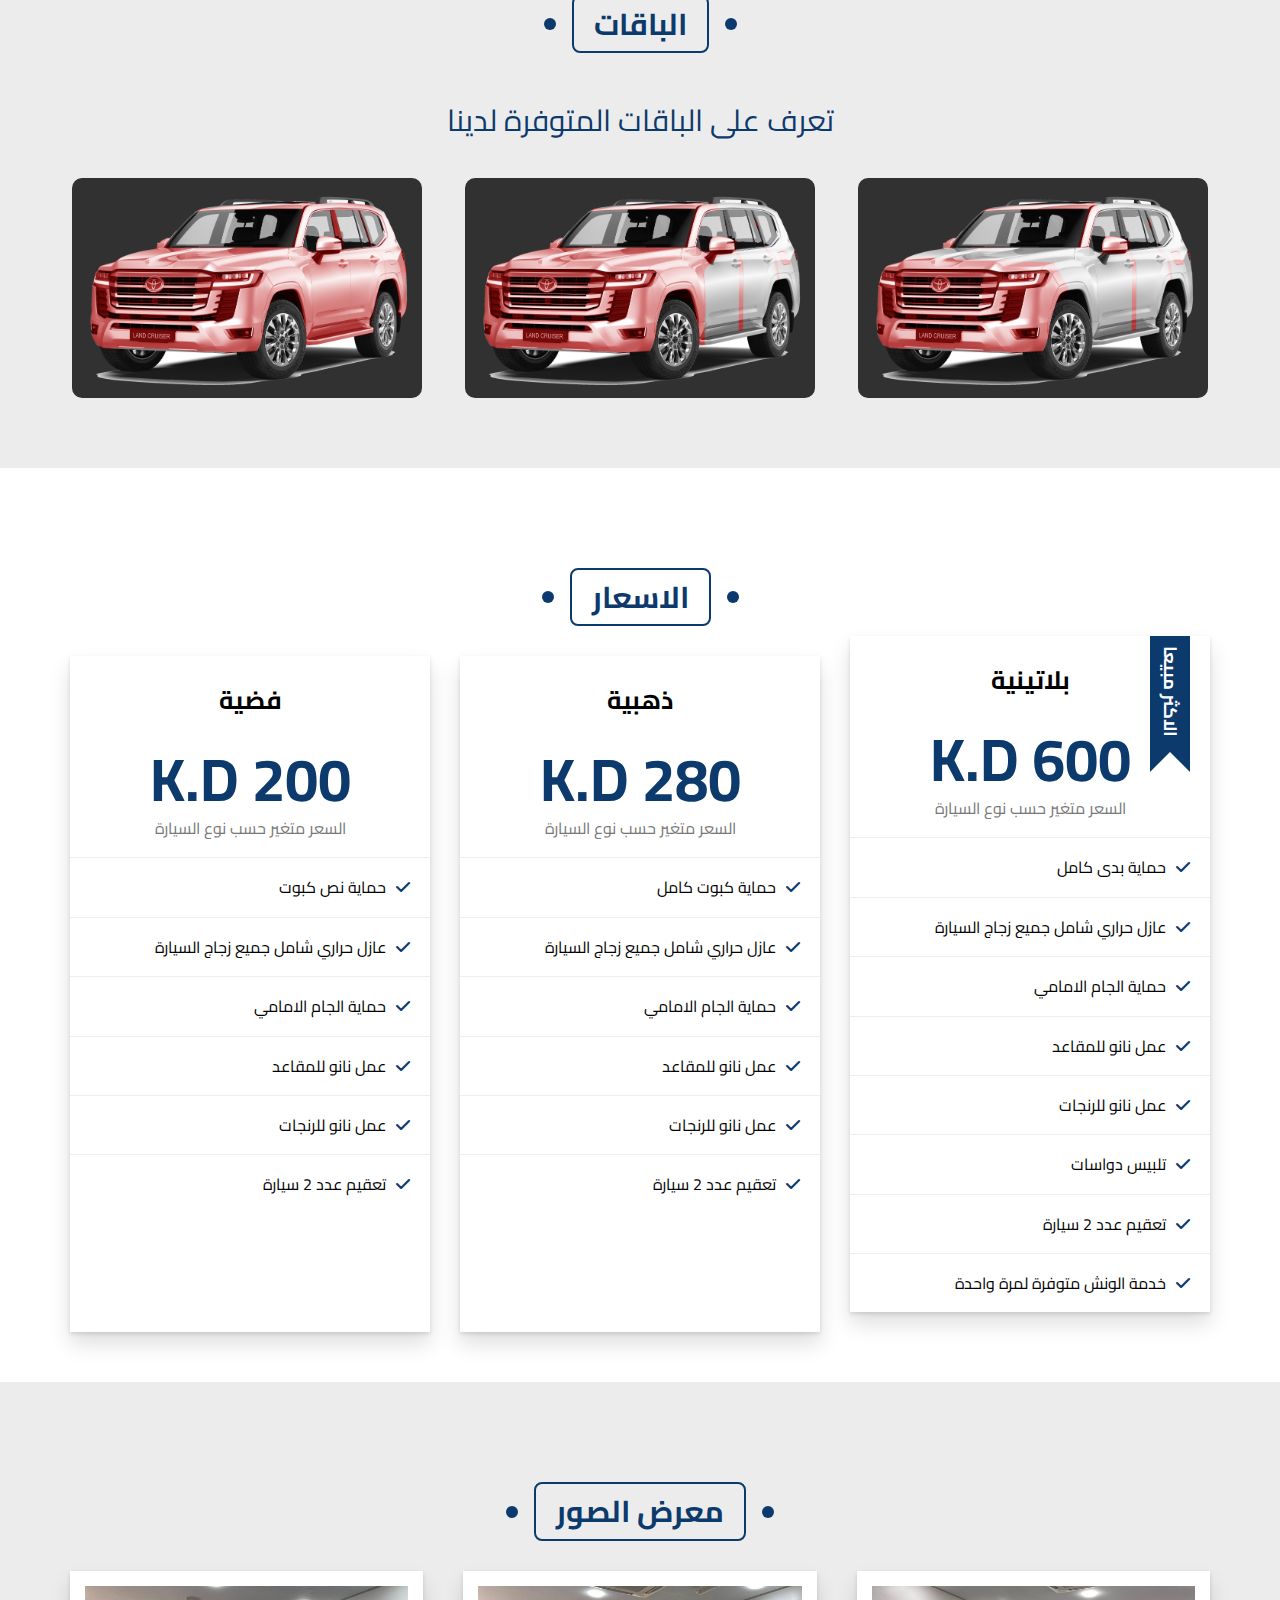
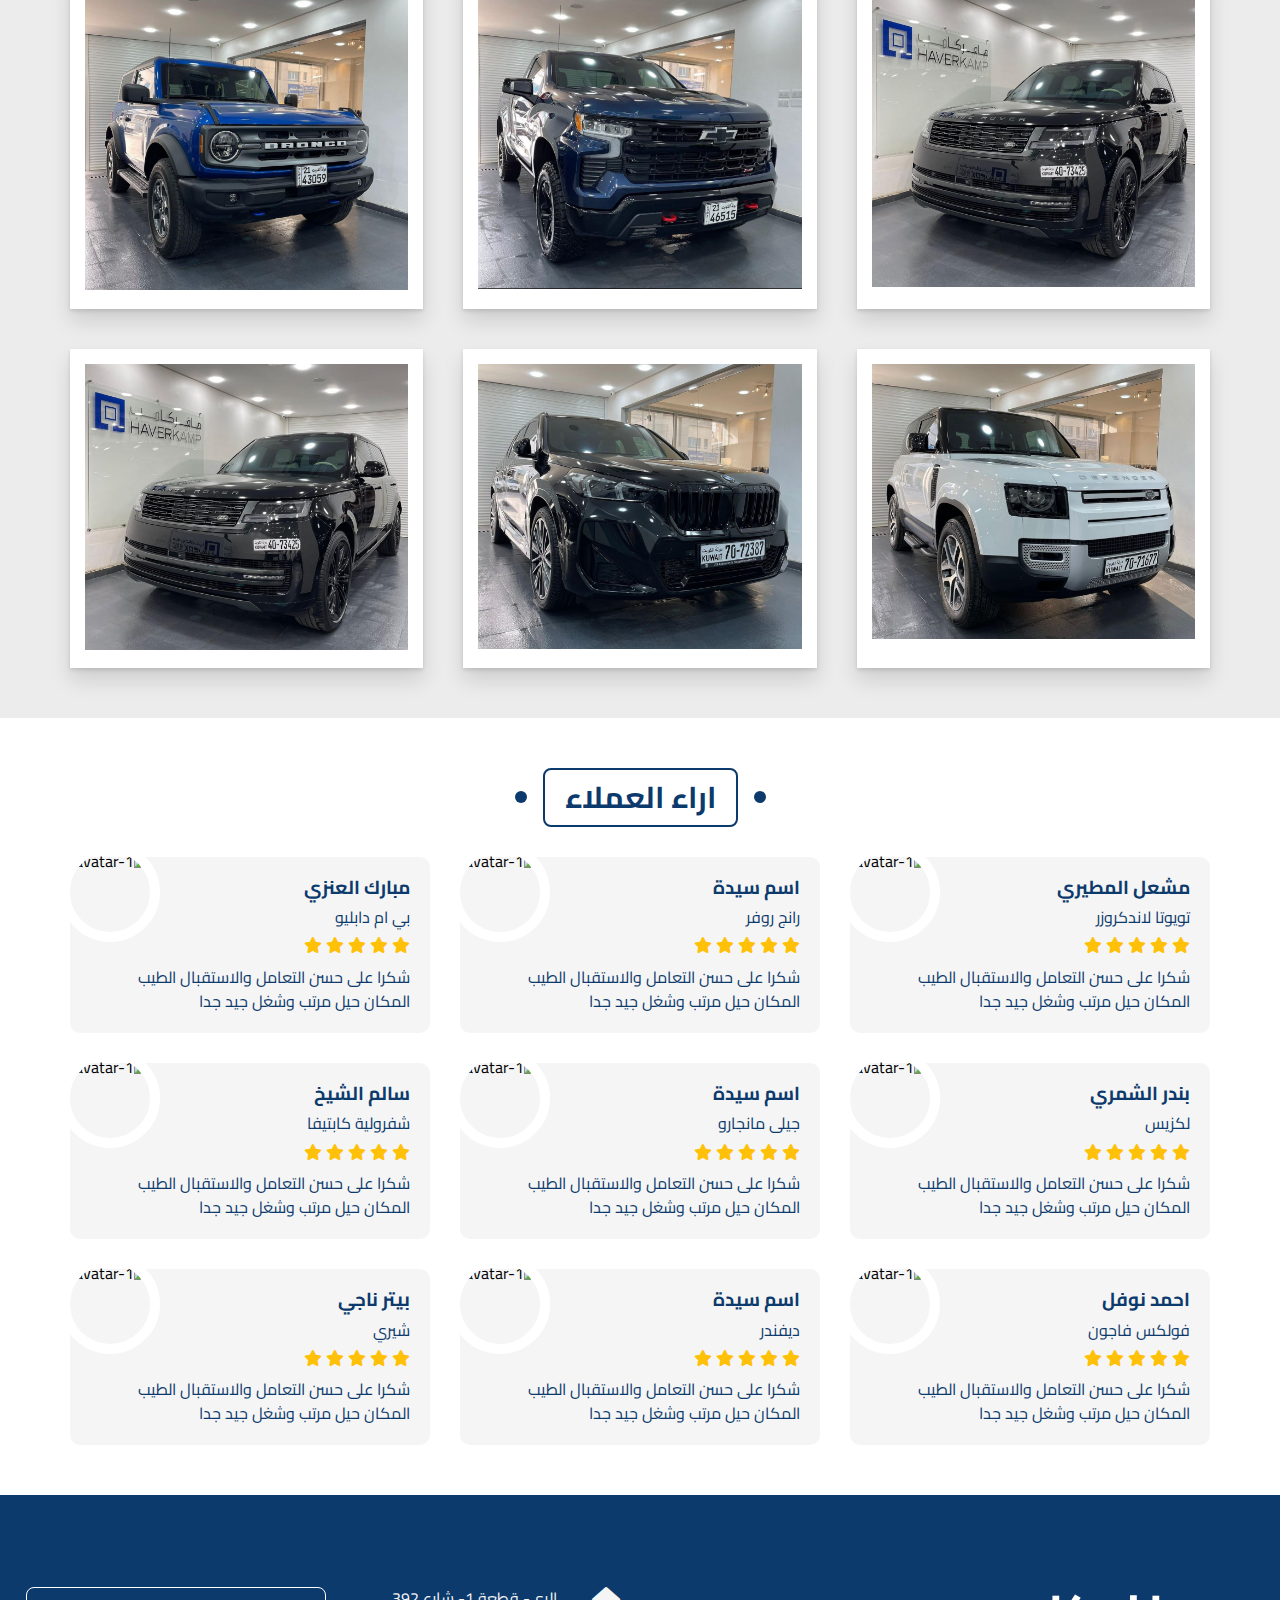
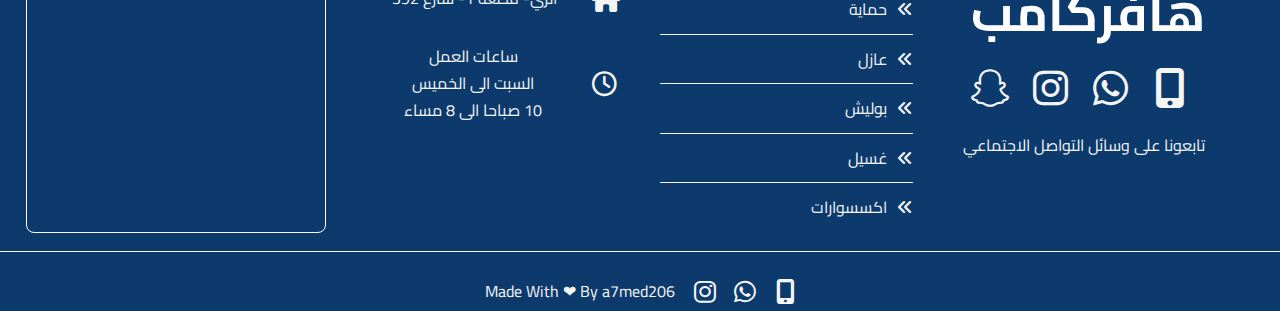
==== commit 94b88982: "edit some links" ====
--- a/haverppf.html
+++ b/haverppf.html
@@ -416,8 +416,17 @@
                 <i class="fab fa-instagram fa-2x"></i>
               </a>
             </li>
+            <li>
+              <a
+                href="https://www.snapchat.com/add/haverkampkw"
+                target="_blank"
+                class="snapchat"
+              >
+                <i class="fab fa-snapchat fa-2x"></i>
+              </a>
+            </li>
           </ul>
-          <p class="text">تواصلوا معنا فى اى وقت</p>
+          <p class="text">تابعونا على وسائل التواصل الاجتماعي</p>
         </div>
         <div class="box">
           <ul class="links">
--- a/css/haverkamp.css
+++ b/css/haverkamp.css
@@ -668,6 +668,10 @@
 
 .footer .box .social .instagram:hover {
   background-color: #833ab4;
+}
+
+.footer .box .social .snapchat:hover {
+  background-color: #bec038;
 }
 
 .footer .box .text {
@@ -1769,4 +1773,85 @@
   background-color: hwb(211 5% 58% / 0.7);
 }
 
-/* end polish-page */+/* end polish-page */
+/* start terms-page */
+
+/* start items */
+.items .container ul {
+  display: flex;
+  justify-content: space-between;
+  flex-direction: column;
+  color: var(--main-color);
+  list-style-type: square;
+  margin: 25px;
+}
+
+.items .container ul li {
+  font-size: 24px;
+  margin: 15px 0;
+}
+
+.items .container ul li span {
+  font-weight: bold;
+}
+
+.items .container ul li .red {
+  font-size: 24px;
+  color: red;
+  font-weight: normal;
+}
+
+/* end items */
+/* start instructions */
+.instructions .container dt {
+  display: flex;
+  justify-content: space-between;
+  flex-direction: column;
+  color: var(--main-color);
+  text-decoration: underline;
+  margin: 25px;
+  font-weight: bold;
+  font-size: 24px;
+}
+
+.instructions .container dl dd {
+  font-size: 24px;
+  margin: 8px;
+  color: var(--main-color);
+}
+
+.instructions .container dl dd span {
+  font-weight: bold;
+}
+
+.instructions .container dl dd .red {
+  color: red;
+  font-weight: normal;
+}
+
+/* end instructions */
+/* start warranty */
+.warranty .container .body,
+.warranty .container .tint {
+  display: flex;
+  justify-content: space-between;
+  flex-direction: column;
+  color: var(--main-color);
+  list-style-type: square;
+  margin: 25px;
+  font-size: 24px;
+}
+
+
+.warranty .container h2 {
+  color: var(--main-color);
+  font-size: 24px;
+  text-decoration: underline;
+}
+
+.warranty .container span {
+  color: red;
+}
+
+/* end  warranty */
+/* end terms-page */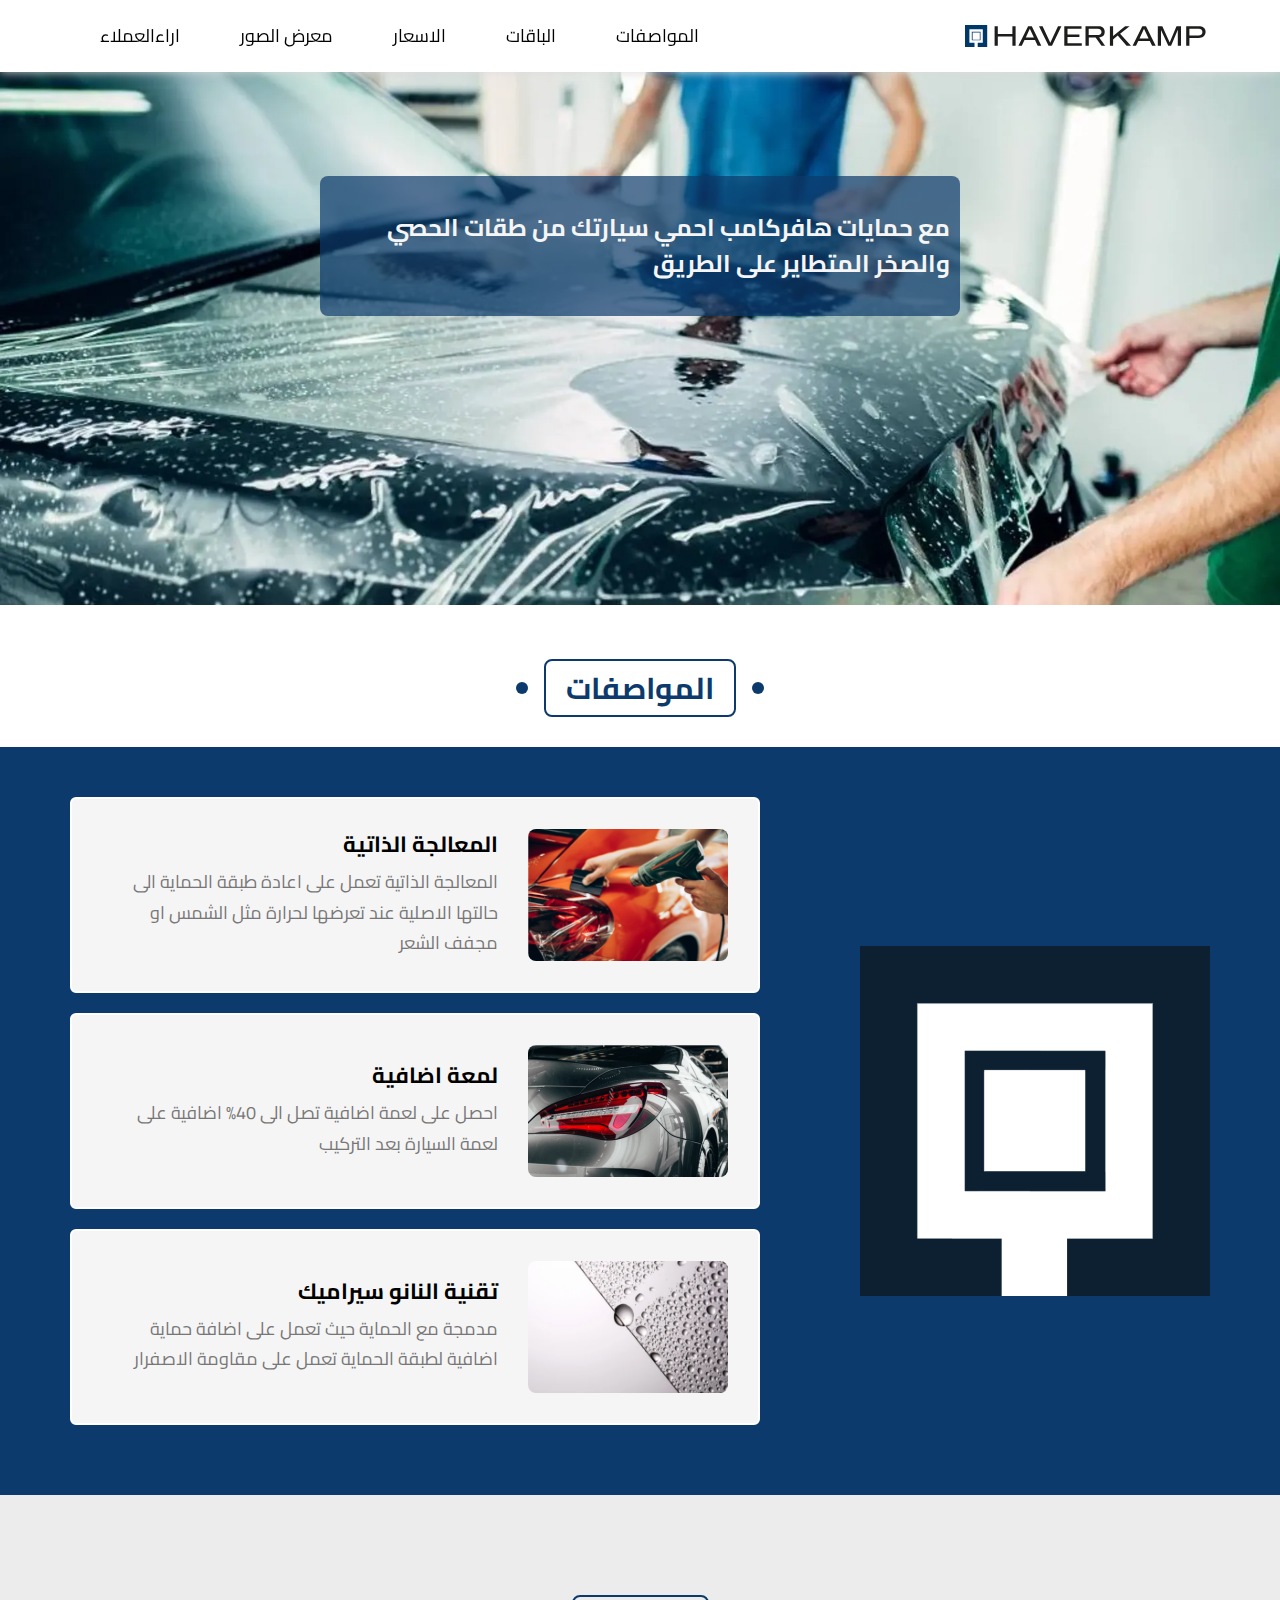
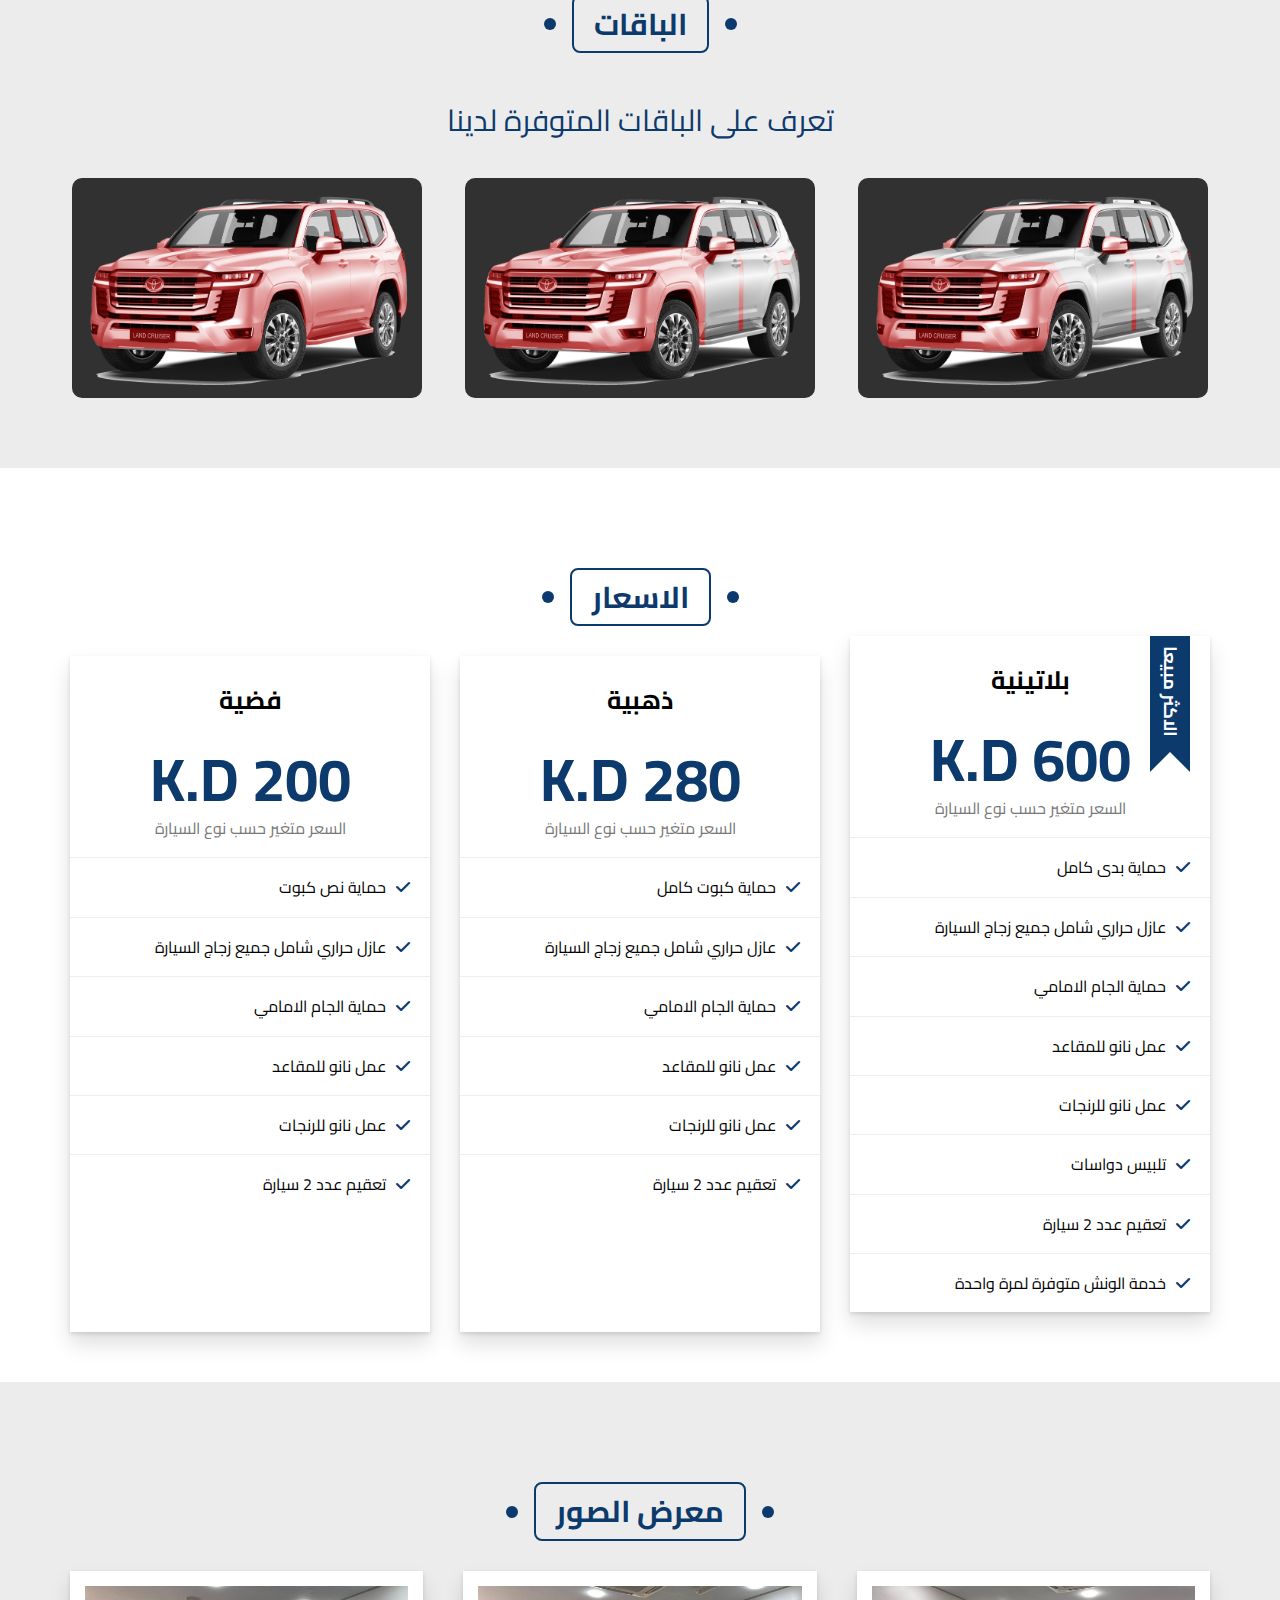
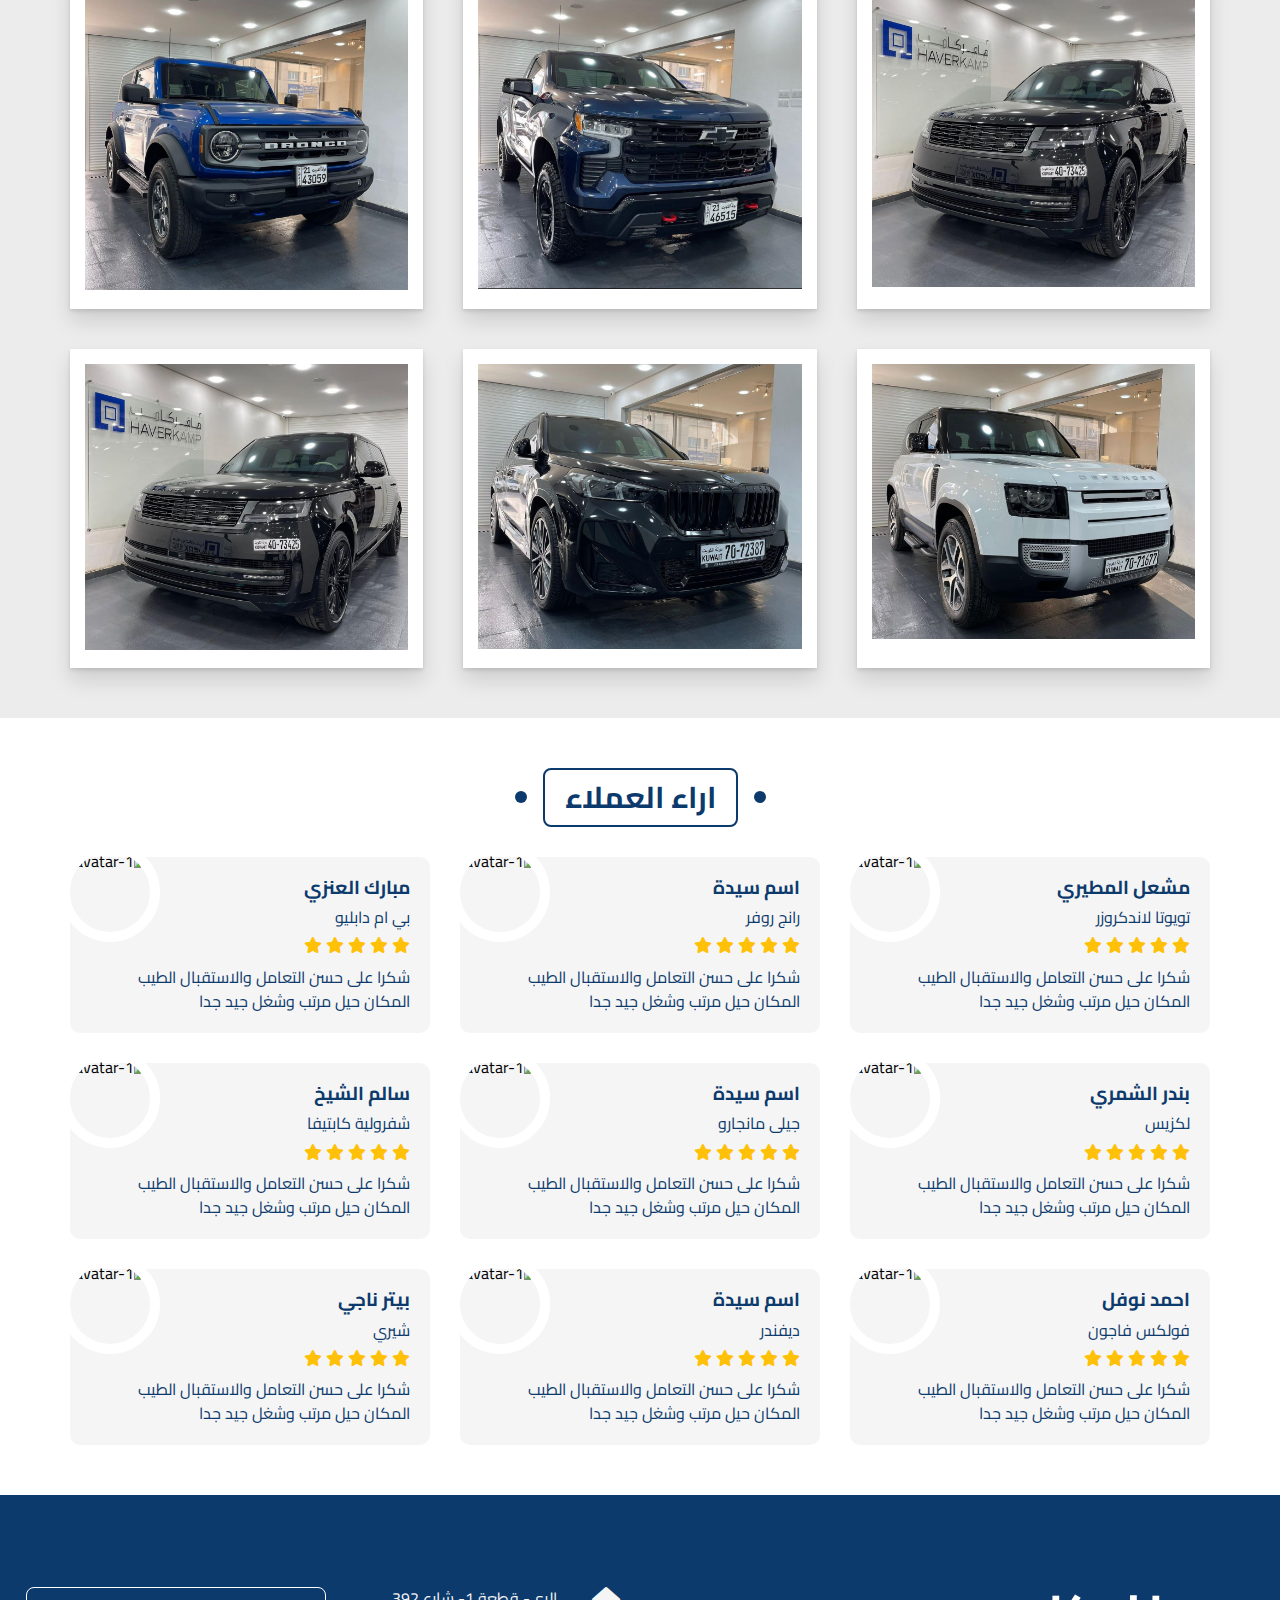
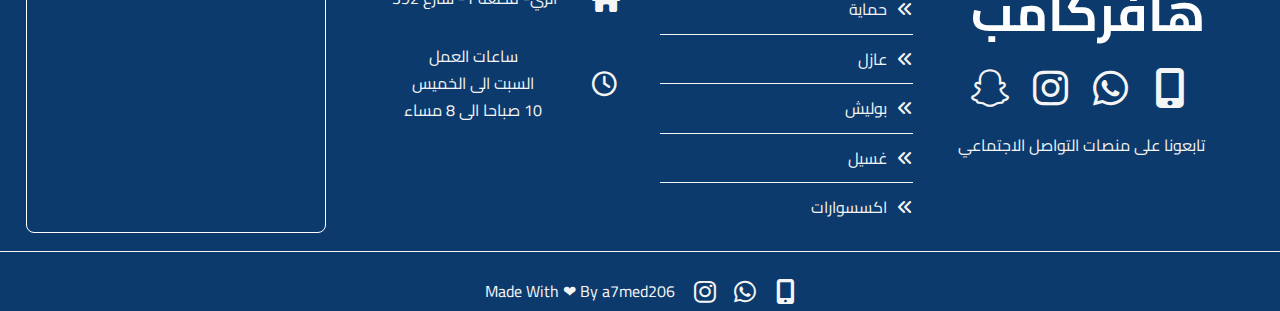
==== commit 055cce05: "edit some links" ====
--- a/haverppf.html
+++ b/haverppf.html
@@ -426,7 +426,7 @@
               </a>
             </li>
           </ul>
-          <p class="text">تابعونا على وسائل التواصل الاجتماعي</p>
+          <p class="text">تابعونا على منصات التواصل الاجتماعي</p>
         </div>
         <div class="box">
           <ul class="links">
--- a/css/haverkamp.css
+++ b/css/haverkamp.css
@@ -889,6 +889,9 @@
 }
 
 /* End Animation */
+
+
+
 /* start ppf-page */
 
 /* start landing */
@@ -904,13 +907,14 @@
   width: 100%;
 }
 
-.landing-prot .container .tint-text {
-  position: absolute;
+.landing-prot .container .ppf-text {
+  position: absolute;
+  width: 50%;
   border-radius: 8px;
   line-height: 1.5;
-  top: 50%;
-  left: 50%;
-  transform: translate(-50%, -50%);
+  top: 75%;
+  left: 75%;
+  transform: translate(-75%, -75%);
   font-size: 24px;
   font-weight: bold;
   color: var(--text-color);
@@ -919,11 +923,14 @@
 }
 
 @media (max-width: 768px) {
-  .landing-prot .container .tint-text {
-    width: 100%;
+  .landing-prot .container .ppf-text {
+    width: 75%;
     padding: 5px;
     text-align: center;
     position: absolute;
+    top: 83%;
+    left: 77%;
+    transform: translate(-70%, -70%);
     color: var(--text-color);
     text-shadow: none;
     font-size: 16px;
@@ -1774,7 +1781,12 @@
 }
 
 /* end polish-page */
+
+
+
 /* start terms-page */
+
+
 
 /* start items */
 .items .container ul {
@@ -1784,6 +1796,7 @@
   color: var(--main-color);
   list-style-type: square;
   margin: 25px;
+  line-height: 1.8;
 }
 
 .items .container ul li {
@@ -1812,12 +1825,14 @@
   margin: 25px;
   font-weight: bold;
   font-size: 24px;
+  line-height: 1.8;
 }
 
 .instructions .container dl dd {
   font-size: 24px;
   margin: 8px;
   color: var(--main-color);
+  line-height: 1.8;
 }
 
 .instructions .container dl dd span {
@@ -1840,6 +1855,7 @@
   list-style-type: square;
   margin: 25px;
   font-size: 24px;
+  line-height: 1.8;
 }
 
 
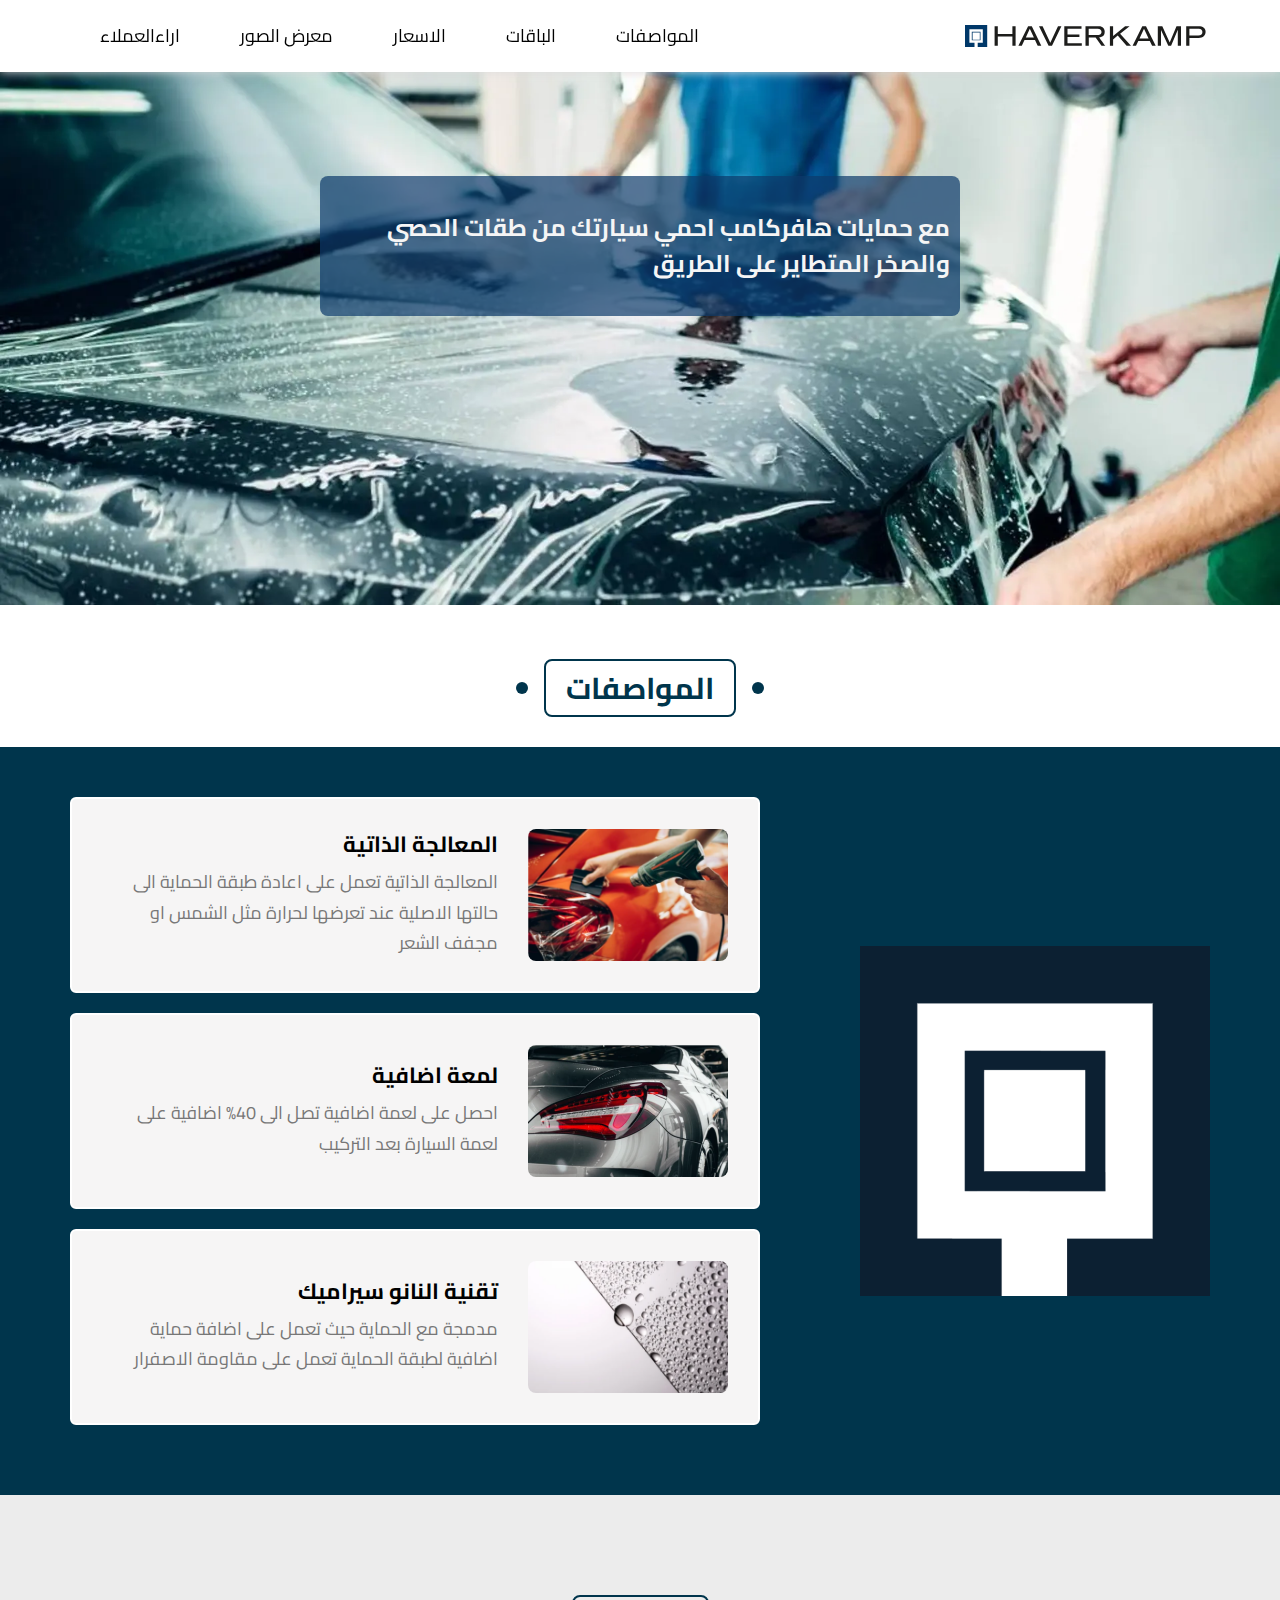
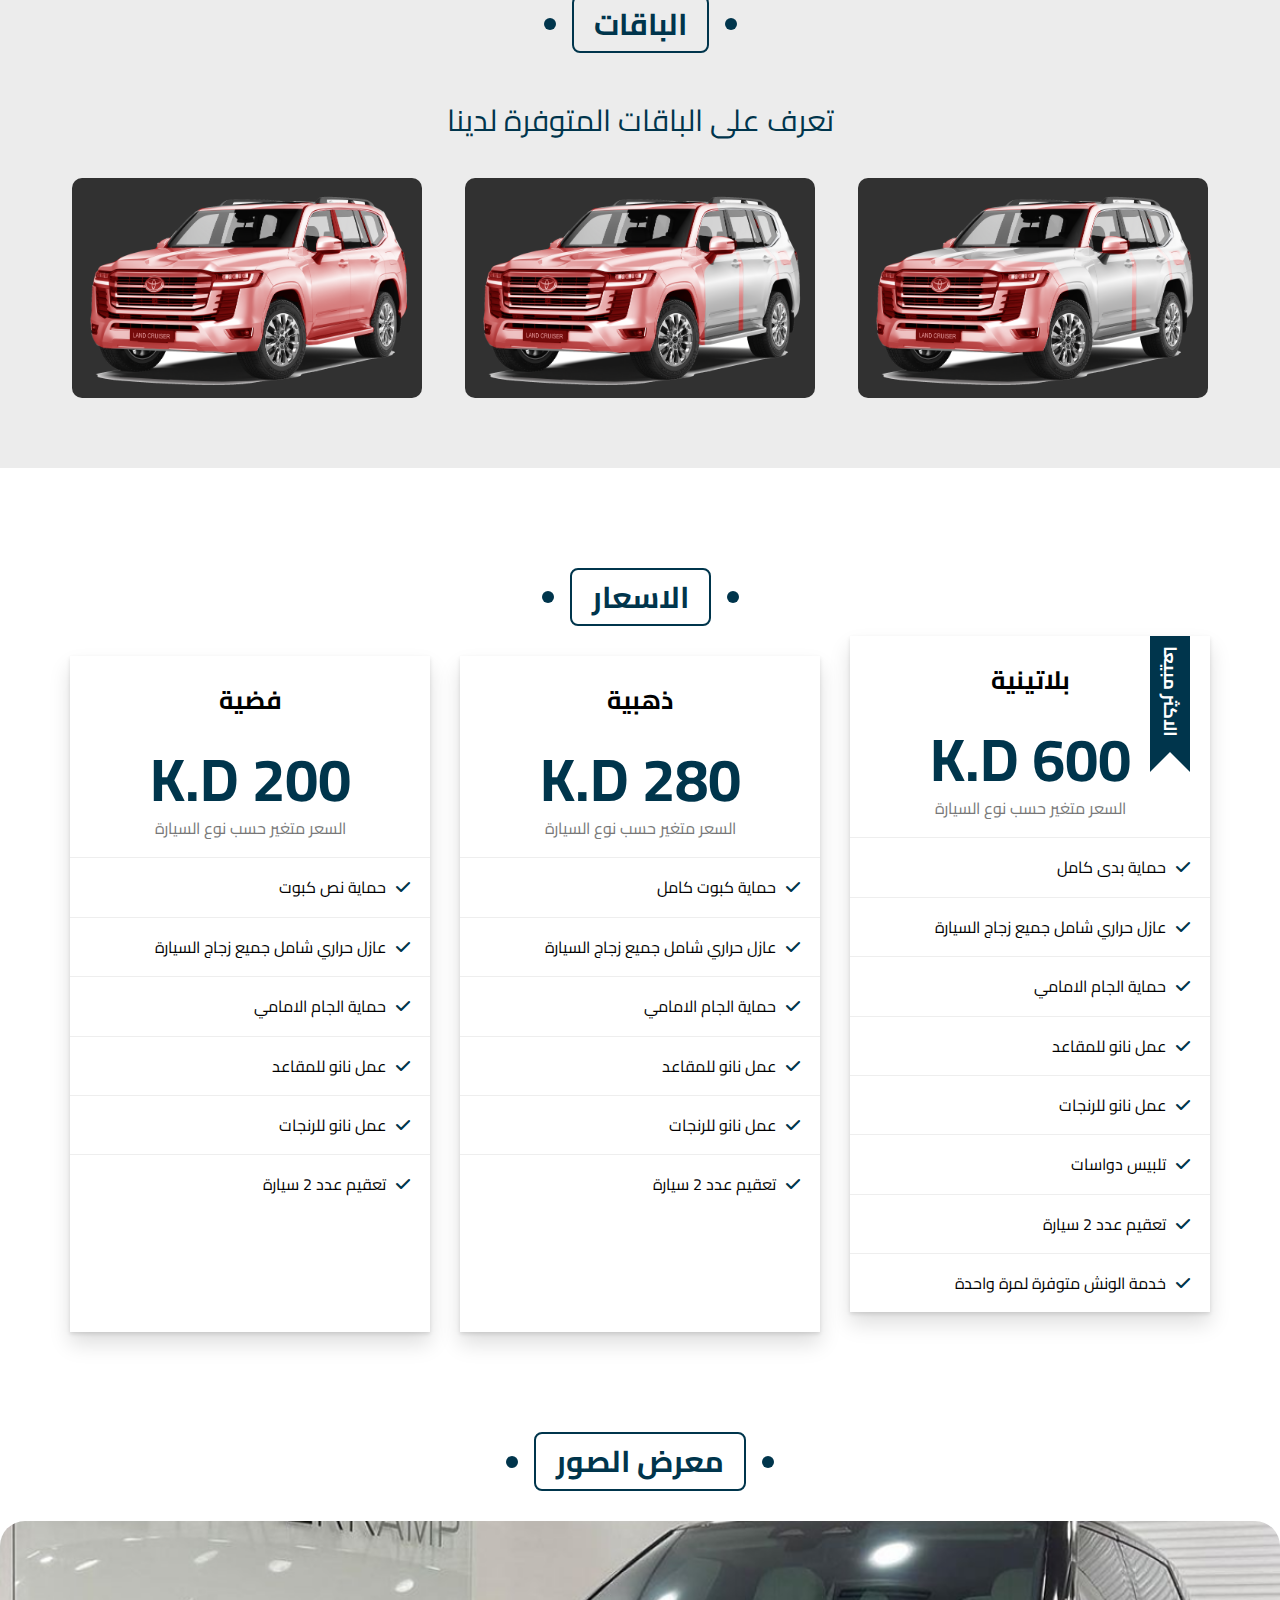
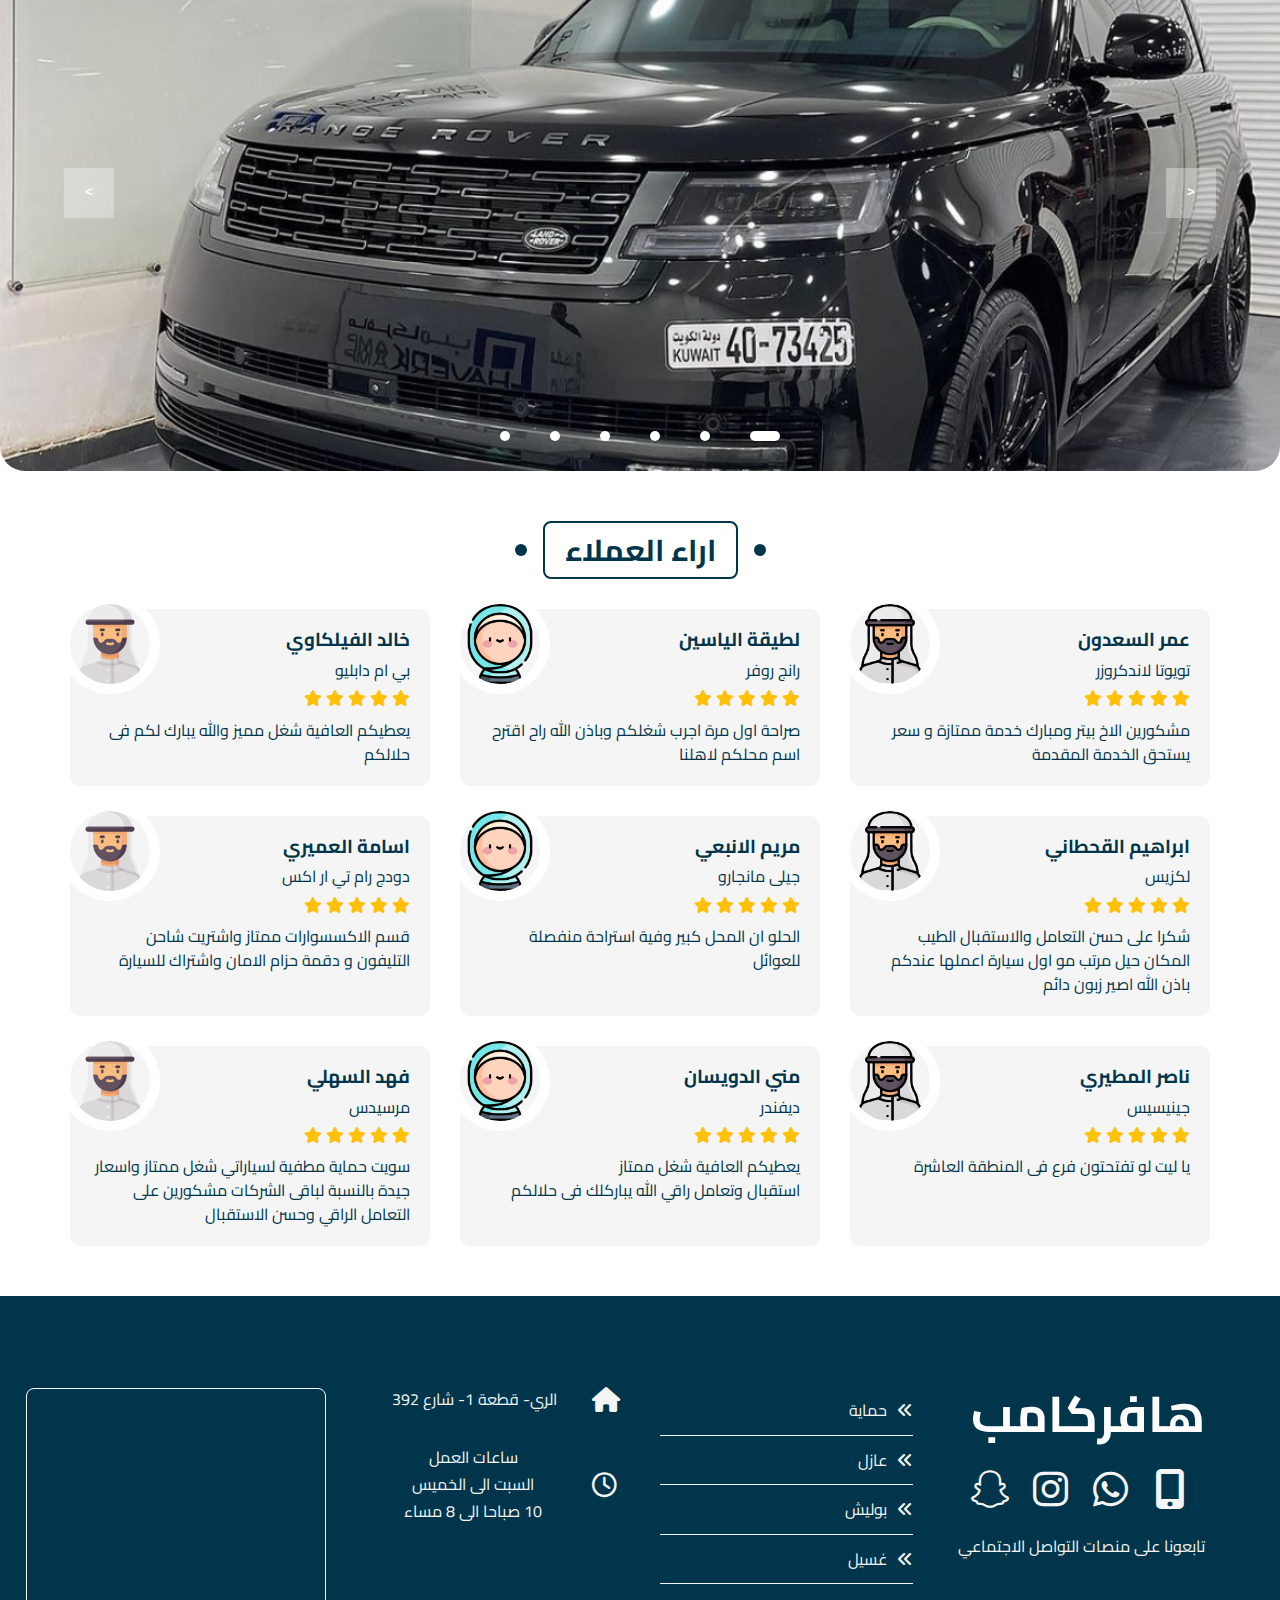
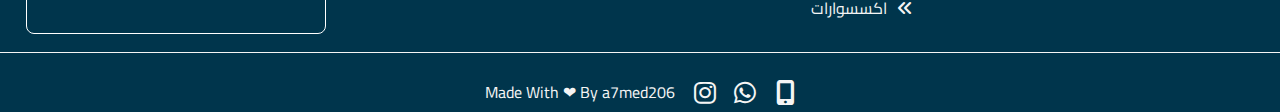
==== commit e34b0a7e: "add new page" ====
--- a/haverppf.html
+++ b/haverppf.html
@@ -1,490 +1,455 @@
 <!DOCTYPE html>
 <html lang="ar" dir="rtl">
-  <head>
-    <meta charset="UTF-8" />
-    <meta
-      name="description"
-      content="شركة هافركامب  حمايات المانية حمايات فرنسية  حمايات امريكية "
-    />
-    <link rel="shortcut icon" href="./images/favicon.svg" type="image/x-icon" />
-    <meta name="viewport" content="width=device-width, initial-scale=1.0" />
-    <!-- font Awesome -->
-    <link rel="stylesheet" href="./css/all.min.css" />
-    <!-- main style -->
-    <link rel="stylesheet" href="./css/haverkamp.css" />
-    <!-- render all browser -->
-    <link rel="stylesheet" href="./css/normalize.css" />
-    <!-- google fonts -->
-    <link
-      rel="stylesheet"
-      href="https://fonts.googleapis.com/css2?family=Material+Symbols+Outlined:opsz,wght,FILL,GRAD@20..48,100..700,0..1,-50..200"
-    />
-    <link rel="preconnect" href="https://fonts.googleapis.com" />
-    <link rel="preconnect" href="https://fonts.gstatic.com" crossorigin />
-    <link
-      href="https://fonts.googleapis.com/css2?family=Cairo:wght@400;500;600;700;800&display=swap"
-      rel="stylesheet"
-    />
-    <!-- google icon -->
-    <link
-      rel="stylesheet"
-      href="https://fonts.googleapis.com/css2?family=Material+Symbols+Outlined:opsz,wght,FILL,GRAD@20..48,100..700,0..1,-50..200"
-    />
-    <title>haverkamp | هافركامب</title>
-  </head>
-  <body>
-    <!-- Start Header -->
-    <div class="header" id="header">
+
+<head>
+  <meta charset="UTF-8" />
+  <meta name="description" content="شركة هافركامب  حمايات المانية حمايات فرنسية  حمايات امريكية " />
+  <link rel="shortcut icon" href="./images/favicon.svg" type="image/x-icon" />
+  <meta name="viewport" content="width=device-width, initial-scale=1.0" />
+  <!-- font Awesome -->
+  <link rel="stylesheet" href="./css/all.min.css" />
+  <!-- main style -->
+  <link rel="stylesheet" href="./css/haverkamp.css" />
+  <!-- render all browser -->
+  <link rel="stylesheet" href="./css/normalize.css" />
+  <!-- google fonts -->
+  <link rel="stylesheet"
+    href="https://fonts.googleapis.com/css2?family=Material+Symbols+Outlined:opsz,wght,FILL,GRAD@20..48,100..700,0..1,-50..200" />
+  <link rel="preconnect" href="https://fonts.googleapis.com" />
+  <link rel="preconnect" href="https://fonts.gstatic.com" crossorigin />
+  <link href="https://fonts.googleapis.com/css2?family=Cairo:wght@400;500;600;700;800&display=swap" rel="stylesheet" />
+  <!-- google icon -->
+  <link rel="stylesheet"
+    href="https://fonts.googleapis.com/css2?family=Material+Symbols+Outlined:opsz,wght,FILL,GRAD@20..48,100..700,0..1,-50..200" />
+  <title>haverkamp | هافركامب</title>
+</head>
+
+<body>
+  <!-- Start Header -->
+  <div class="header" id="header">
+    <div class="container">
+      <a href="./index.html" class="logo"><img src="./images/logo.svg" alt="" /></a>
+      <ul class="main-nav">
+        <li><a href="#specifications">المواصفات</a></li>
+        <li><a href="#ppf-number">الباقات</a></li>
+        <li><a href="#pricing">الاسعار</a></li>
+        <li><a href="#gallery">معرض الصور</a></li>
+        <li><a href="#testimonials">اراءالعملاء</a></li>
+      </ul>
+    </div>
+  </div>
+  <!-- End Header -->
+  <div class="landing-pro" id="haverkamp">
+    <img src="./images/ppf/ppf-landing.webp" alt="haverkamp" />
+    <div class="container">
+      <div class="ppf-text">
+        <p>
+          مع حمايات هافركامب احمي سيارتك من طقات الحصي والصخر المتطاير على
+          الطريق
+        </p>
+      </div>
+      <h2 class="main-title">المواصفات</h2>
+    </div>
+  </div>
+  <!-- Start specifications -->
+  <div class="work-steps" id="specifications">
+    <div class="container">
+      <img src="./images/ppf/haverkamp.png" alt="" class="image" />
+      <div class="info">
+        <div class="box">
+          <img src="./images/ppf/ppf-heat.png" alt="" />
+          <div class="text">
+            <h3>المعالجة الذاتية</h3>
+            <p>
+              المعالجة الذاتية تعمل على اعادة طبقة الحماية الى حالتها الاصلية
+              عند تعرضها لحرارة مثل الشمس او مجفف الشعر
+            </p>
+          </div>
+        </div>
+        <div class="box">
+          <img src="./images/ppf/ppf-shi.png" alt="" />
+          <div class="text">
+            <h3>لمعة اضافية</h3>
+            <p>
+              احصل على لعمة اضافية تصل الى 40% اضافية على لعمة السيارة بعد
+              التركيب
+            </p>
+          </div>
+        </div>
+        <div class="box">
+          <img src="./images/ppf/ppf-nano.png" alt="" />
+          <div class="text">
+            <h3>تقنية النانو سيراميك</h3>
+            <p>
+              مدمجة مع الحماية حيث تعمل على اضافة حماية اضافية لطبقة الحماية
+              تعمل على مقاومة الاصفرار
+            </p>
+          </div>
+        </div>
+      </div>
+    </div>
+  </div>
+  <!-- End specifications -->
+  <!-- start tint number -->
+  <div class="ppf-number" id="ppf-number">
+    <h2 class="main-title">الباقات</h2>
+    <p class="main-p">تعرف على الباقات المتوفرة لدينا</p>
+    <div class="tint-number-container">
       <div class="container">
-        <a href="./index.html" class="logo"
-          ><img src="./images/logo.svg" alt=""
-        /></a>
-        <ul class="main-nav">
-          <li><a href="#specifications">المواصفات</a></li>
-          <li><a href="#ppf-number">الباقات</a></li>
-          <li><a href="#pricing">الاسعار</a></li>
-          <li><a href="#gallery">معرض الصور</a></li>
-          <li><a href="#testimonials">اراءالعملاء</a></li>
-        </ul>
-      </div>
-    </div>
-    <!-- End Header -->
-    <div class="landing-pro" id="haverkamp">
-      <img src="./images/ppf/ppf-landing.webp" alt="haverkamp" />
-      <div class="container">
-        <div class="ppf-text">
-          <p>
-            مع حمايات هافركامب احمي سيارتك من طقات الحصي والصخر المتطاير على
-            الطريق
-          </p>
-        </div>
-        <h2 class="main-title">المواصفات</h2>
-      </div>
-    </div>
-    <!-- Start specifications -->
-    <div class="work-steps" id="specifications">
-      <div class="container">
-        <img src="./images/ppf/haverkamp.png" alt="" class="image" />
-        <div class="info">
-          <div class="box">
-            <img src="./images/ppf/ppf-heat.png" alt="" />
-            <div class="text">
-              <h3>المعالجة الذاتية</h3>
-              <p>
-                المعالجة الذاتية تعمل على اعادة طبقة الحماية الى حالتها الاصلية
-                عند تعرضها لحرارة مثل الشمس او مجفف الشعر
-              </p>
-            </div>
-          </div>
-          <div class="box">
-            <img src="./images/ppf/ppf-shi.png" alt="" />
-            <div class="text">
-              <h3>لمعة اضافية</h3>
-              <p>
-                احصل على لعمة اضافية تصل الى 40% اضافية على لعمة السيارة بعد
-                التركيب
-              </p>
-            </div>
-          </div>
-          <div class="box">
-            <img src="./images/ppf/ppf-nano.png" alt="" />
-            <div class="text">
-              <h3>تقنية النانو سيراميك</h3>
-              <p>
-                مدمجة مع الحماية حيث تعمل على اضافة حماية اضافية لطبقة الحماية
-                تعمل على مقاومة الاصفرار
-              </p>
-            </div>
-          </div>
-        </div>
-      </div>
-    </div>
-    <!-- End specifications -->
-    <!-- start tint number -->
-    <div class="ppf-number" id="ppf-number">
-      <h2 class="main-title">الباقات</h2>
-      <p class="main-p">تعرف على الباقات المتوفرة لدينا</p>
-      <div class="tint-number-container">
-        <div class="container">
-          <div class="flip">
-            <div
-              class="front"
-              style="background-image: url(./images/ppf/ppf-silver.webp)"
-            ></div>
-            <div class="back">
-              <h2>الباقة الفضية</h2>
-              <!-- <p>نسبة الرويا 100%</p> -->
-            </div>
-          </div>
-          <div class="flip">
-            <div
-              class="front"
-              style="background-image: url(./images/ppf/ppf-goald.webp)"
-            ></div>
-            <div class="back">
-              <h2>الذهبية</h2>
-              <!-- <p>
+        <div class="flip">
+          <div class="front" style="background-image: url(./images/ppf/ppf-silver.webp)"></div>
+          <div class="back">
+            <h2>الباقة الفضية</h2>
+            <!-- <p>نسبة الرويا 100%</p> -->
+          </div>
+        </div>
+        <div class="flip">
+          <div class="front" style="background-image: url(./images/ppf/ppf-goald.webp)"></div>
+          <div class="back">
+            <h2>الذهبية</h2>
+            <!-- <p>
               Good tools make application development quicker and easier to
               maintain than if you did everything by hand..
             </p> -->
-            </div>
-          </div>
-          <div class="flip">
-            <div
-              class="front"
-              style="background-image: url(./images/ppf/ppf-platinum.webp)"
-            ></div>
-            <div class="back">
-              <h2>البلاتينية</h2>
-              <!-- <p>
+          </div>
+        </div>
+        <div class="flip">
+          <div class="front" style="background-image: url(./images/ppf/ppf-platinum.webp)"></div>
+          <div class="back">
+            <h2>البلاتينية</h2>
+            <!-- <p>
               Good tools make application development quicker and easier to
               maintain than if you did everything by hand..
             </p> -->
-            </div>
-          </div>
-        </div>
-      </div>
-    </div>
-    <!-- end tint number -->
-    <!-- Start Pricing -->
-    <div class="pricing" id="pricing">
-      <div class="dots dots-up"></div>
-      <div class="dots dots-down"></div>
-      <h2 class="main-title">الاسعار</h2>
-      <div class="container">
-        <div class="box popular">
-          <div class="label">الاكثر مبيعا</div>
-          <div class="title">بلاتينية</div>
-          <!-- <img src="./images/ppf/platinum-color.png" alt="" /> -->
-          <div class="price">
-            <span class="amount">600 K.D</span>
-            <span class="time">السعر متغير حسب نوع السيارة</span>
-          </div>
-          <ul>
-            <li>حماية بدى كامل</li>
-            <li>عازل حراري شامل جميع زجاج السيارة</li>
-            <li>حماية الجام الامامي</li>
-            <li>عمل نانو للمقاعد</li>
-            <li>عمل نانو للرنجات</li>
-            <li>تلبيس دواسات</li>
-            <li>تعقيم عدد 2 سيارة</li>
-            <li>خدمة الونش متوفرة لمرة واحدة</li>
-          </ul>
-        </div>
-        <div class="box">
-          <div class="title">ذهبية</div>
-          <!-- <img src="./images/ppf/gold-color.png" alt="" /> -->
-          <div class="price">
-            <span class="amount">280 K.D</span>
-            <span class="time">السعر متغير حسب نوع السيارة</span>
-          </div>
-          <ul>
-            <li>حماية كبوت كامل</li>
-            <li>عازل حراري شامل جميع زجاج السيارة</li>
-            <li>حماية الجام الامامي</li>
-            <li>عمل نانو للمقاعد</li>
-            <li>عمل نانو للرنجات</li>
-            <li>تعقيم عدد 2 سيارة</li>
-          </ul>
-        </div>
-        <div class="box">
-          <div class="title">فضية</div>
-          <!-- <img src="./images/ppf/silver-color.png" alt="" /> -->
-          <div class="price">
-            <span class="amount">200 K.D</span>
-            <span class="time">السعر متغير حسب نوع السيارة</span>
-          </div>
-          <ul>
-            <li>حماية نص كبوت</li>
-            <li>عازل حراري شامل جميع زجاج السيارة</li>
-            <li>حماية الجام الامامي</li>
-            <li>عمل نانو للمقاعد</li>
-            <li>عمل نانو للرنجات</li>
-            <li>تعقيم عدد 2 سيارة</li>
-          </ul>
-        </div>
-      </div>
-    </div>
-    <!-- End Pricing -->
-    <!-- Start Gallery -->
-    <div class="gallery" id="gallery">
-      <div class="main-heading">
-        <h2 class="main-title">معرض الصور</h2>
-      </div>
-      <div class="container">
-        <div class="box">
-          <div class="image">
-            <img src="./images/ppf/ppf-gal-1.png" alt="" />
-          </div>
-        </div>
-        <div class="box">
-          <div class="image">
-            <img src="./images/ppf/ppf-gal-2.png" alt="" />
-          </div>
-        </div>
-        <div class="box">
-          <div class="image">
-            <img src="./images/ppf/ppf-gal-3.png" alt="" />
-          </div>
-        </div>
-        <div class="box">
-          <div class="image">
-            <img src="./images/ppf/ppf-gal-4.png" alt="" />
-          </div>
-        </div>
-        <div class="box">
-          <div class="image">
-            <img src="./images/ppf/ppf-gal-5.png" alt="" />
-          </div>
-        </div>
-        <div class="box">
-          <div class="image">
-            <img src="./images/ppf/ppf-gal-6.png" alt="" />
-          </div>
-        </div>
-      </div>
-    </div>
-    <!-- End Gallery -->
-    <!-- Start Testimonials -->
-    <div class="testimonials" id="testimonials">
-      <h2 class="main-title">اراء العملاء</h2>
-      <div class="container">
-        <div class="box">
-          <img src="./images/avatar-1.png" alt="avatar-1" />
-          <h3>مشعل المطيري</h3>
-          <span class="title">تويوتا لاندكروزر</span>
-          <div class="rate">
-            <i class="filled fas fa-star"></i>
-            <i class="filled fas fa-star"></i>
-            <i class="filled fas fa-star"></i>
-            <i class="filled fas fa-star"></i>
-            <i class="filled fas fa-star"></i>
-          </div>
-          <p>
-            شكرا على حسن التعامل والاستقبال الطيب المكان حيل مرتب وشغل جيد جدا
-          </p>
-        </div>
-        <div class="box">
-          <img src="./images/avatar-2.png" alt="avatar-1" />
-          <h3>اسم سيدة</h3>
-          <span class="title">رانج روفر</span>
-          <div class="rate">
-            <i class="filled fas fa-star"></i>
-            <i class="filled fas fa-star"></i>
-            <i class="filled fas fa-star"></i>
-            <i class="filled fas fa-star"></i>
-            <i class="filled fas fa-star"></i>
-          </div>
-          <p>
-            شكرا على حسن التعامل والاستقبال الطيب المكان حيل مرتب وشغل جيد جدا
-          </p>
-        </div>
-        <div class="box">
-          <img src="./images/avatar-1.png" alt="avatar-1" />
-          <h3>مبارك العنزي</h3>
-          <span class="title">بي ام دابليو</span>
-          <div class="rate">
-            <i class="filled fas fa-star"></i>
-            <i class="filled fas fa-star"></i>
-            <i class="filled fas fa-star"></i>
-            <i class="filled fas fa-star"></i>
-            <i class="filled fas fa-star"></i>
-          </div>
-          <p>
-            شكرا على حسن التعامل والاستقبال الطيب المكان حيل مرتب وشغل جيد جدا
-          </p>
-        </div>
-        <div class="box">
-          <img src="./images/avatar-1.png" alt="avatar-1" />
-          <h3>بندر الشمري</h3>
-          <span class="title">لكزيس</span>
-          <div class="rate">
-            <i class="filled fas fa-star"></i>
-            <i class="filled fas fa-star"></i>
-            <i class="filled fas fa-star"></i>
-            <i class="filled fas fa-star"></i>
-            <i class="filled fas fa-star"></i>
-          </div>
-          <p>
-            شكرا على حسن التعامل والاستقبال الطيب المكان حيل مرتب وشغل جيد جدا
-          </p>
-        </div>
-        <div class="box">
-          <img src="./images/avatar-2.png" alt="avatar-1" />
-          <h3>اسم سيدة</h3>
-          <span class="title">جيلى مانجارو</span>
-          <div class="rate">
-            <i class="filled fas fa-star"></i>
-            <i class="filled fas fa-star"></i>
-            <i class="filled fas fa-star"></i>
-            <i class="filled fas fa-star"></i>
-            <i class="filled fas fa-star"></i>
-          </div>
-          <p>
-            شكرا على حسن التعامل والاستقبال الطيب المكان حيل مرتب وشغل جيد جدا
-          </p>
-        </div>
-        <div class="box">
-          <img src="./images/avatar-1.png" alt="avatar-1" />
-          <h3>سالم الشيخ</h3>
-          <span class="title">شفرولية كابتيفا</span>
-          <div class="rate">
-            <i class="filled fas fa-star"></i>
-            <i class="filled fas fa-star"></i>
-            <i class="filled fas fa-star"></i>
-            <i class="filled fas fa-star"></i>
-            <i class="filled fas fa-star"></i>
-          </div>
-          <p>
-            شكرا على حسن التعامل والاستقبال الطيب المكان حيل مرتب وشغل جيد جدا
-          </p>
-        </div>
-        <div class="box">
-          <img src="./images/avatar-1.png" alt="avatar-1" />
-          <h3>احمد نوفل</h3>
-          <span class="title">فولكس فاجون</span>
-          <div class="rate">
-            <i class="filled fas fa-star"></i>
-            <i class="filled fas fa-star"></i>
-            <i class="filled fas fa-star"></i>
-            <i class="filled fas fa-star"></i>
-            <i class="filled fas fa-star"></i>
-          </div>
-          <p>
-            شكرا على حسن التعامل والاستقبال الطيب المكان حيل مرتب وشغل جيد جدا
-          </p>
-        </div>
-        <div class="box">
-          <img src="./images/avatar-2.png" alt="avatar-1" />
-          <h3>اسم سيدة</h3>
-          <span class="title">ديفندر</span>
-          <div class="rate">
-            <i class="filled fas fa-star"></i>
-            <i class="filled fas fa-star"></i>
-            <i class="filled fas fa-star"></i>
-            <i class="filled fas fa-star"></i>
-            <i class="filled fas fa-star"></i>
-          </div>
-          <p>
-            شكرا على حسن التعامل والاستقبال الطيب المكان حيل مرتب وشغل جيد جدا
-          </p>
-        </div>
-        <div class="box">
-          <img src="./images/avatar-1.png" alt="avatar-1" />
-          <h3>بيتر ناجي</h3>
-          <span class="title">شيري</span>
-          <div class="rate">
-            <i class="filled fas fa-star"></i>
-            <i class="filled fas fa-star"></i>
-            <i class="filled fas fa-star"></i>
-            <i class="filled fas fa-star"></i>
-            <i class="filled fas fa-star"></i>
-          </div>
-          <p>
-            شكرا على حسن التعامل والاستقبال الطيب المكان حيل مرتب وشغل جيد جدا
-          </p>
-        </div>
-      </div>
-    </div>
-    <!-- End Testimonials -->
-    <!-- Start Footer -->
-    <div class="footer" id="contacts-us">
-      <div class="container">
-        <div class="box">
-          <h3>هافركامب</h3>
-          <ul class="social">
-            <li>
-              <a href="tel:51111154" class="phone">
-                <i class="fa-solid fa-mobile-screen-button fa-2x"></i>
-              </a>
-            </li>
-            <li>
-              <a
-                href="https://wa.me/96551111154"
-                target="_blank"
-                class="whatsapp"
-              >
-                <i class="fab fa-whatsapp fa-2x"></i>
-              </a>
-            </li>
-            <li>
-              <a
-                href="https://www.instagram.com/haverkampkw/"
-                target="_blank"
-                class="instagram"
-              >
-                <i class="fab fa-instagram fa-2x"></i>
-              </a>
-            </li>
-            <li>
-              <a
-                href="https://www.snapchat.com/add/haverkampkw"
-                target="_blank"
-                class="snapchat"
-              >
-                <i class="fab fa-snapchat fa-2x"></i>
-              </a>
-            </li>
-          </ul>
-          <p class="text">تابعونا على منصات التواصل الاجتماعي</p>
-        </div>
-        <div class="box">
-          <ul class="links">
-            <li><a href="./protication.html">حماية</a></li>
-            <li><a href="./tint.html">عازل</a></li>
-            <li><a href="./polishing.html">بوليش</a></li>
-            <li><a href="#">غسيل</a></li>
-            <li><a href="#">اكسسوارات</a></li>
-          </ul>
-        </div>
-        <div class="box">
-          <div class="line">
-            <i class="fa-solid fa-house fa-2x"></i>
-            <div class="info">الري- قطعة 1- شارع 392</div>
-          </div>
-          <div class="line">
-            <i class="far fa-clock fa-fw"></i>
-            <div class="info">
-              ساعات العمل <br />
-              السبت الى الخميس <br />
-              10 صباحا الى 8 مساء
-            </div>
-          </div>
-        </div>
-        <div class="box map">
-          <iframe
-            src="https://www.google.com/maps/embed?pb=!1m18!1m12!1m3!1d3479.081443418696!2d47.94444352461846!3d29.309286553027786!2m3!1f0!2f0!3f0!3m2!1i1024!2i768!4f13.1!3m3!1m2!1s0x3fcf9b0799f00dbf%3A0x72f159c8f05d7990!2z2YfYp9mB2LEg2YPYp9mF2Kg!5e0!3m2!1sar!2skw!4v1693736946824!5m2!1sar!2skw"
-            allowfullscreen=""
-            loading="lazy"
-            referrerpolicy="no-referrer-when-downgrade"
-          ></iframe>
-        </div>
-      </div>
-    </div>
-    <div class="designer">
-      <p class="copyright">Made With &#10084; By a7med206</p>
-      <ul class="social-a7med">
-        <li>
-          <a href="tel:65811402" class="phone">
-            <i class="fa-solid fa-mobile-screen-button"></i>
-          </a>
-        </li>
-        <li>
-          <a href="https://wa.me/96565811402" target="_blank" class="whatsapp">
-            <i class="fab fa-whatsapp fa-2x"></i>
-          </a>
-        </li>
-        <li>
-          <a
-            href="https://www.instagram.com/a7med206/"
-            target="_blank"
-            class="instagram"
-          >
-            <i class="fab fa-instagram fa-2x"></i>
-          </a>
-        </li>
+          </div>
+        </div>
+      </div>
+    </div>
+  </div>
+  <!-- end tint number -->
+  <!-- Start Pricing -->
+  <div class="pricing" id="pricing">
+    <div class="dots dots-up"></div>
+    <div class="dots dots-down"></div>
+    <h2 class="main-title">الاسعار</h2>
+    <div class="container">
+      <div class="box popular">
+        <div class="label">الاكثر مبيعا</div>
+        <div class="title">بلاتينية</div>
+        <!-- <img src="./images/ppf/platinum-color.png" alt="" /> -->
+        <div class="price">
+          <span class="amount">600 K.D</span>
+          <span class="time">السعر متغير حسب نوع السيارة</span>
+        </div>
+        <ul>
+          <li>حماية بدى كامل</li>
+          <li>عازل حراري شامل جميع زجاج السيارة</li>
+          <li>حماية الجام الامامي</li>
+          <li>عمل نانو للمقاعد</li>
+          <li>عمل نانو للرنجات</li>
+          <li>تلبيس دواسات</li>
+          <li>تعقيم عدد 2 سيارة</li>
+          <li>خدمة الونش متوفرة لمرة واحدة</li>
+        </ul>
+      </div>
+      <div class="box">
+        <div class="title">ذهبية</div>
+        <!-- <img src="./images/ppf/gold-color.png" alt="" /> -->
+        <div class="price">
+          <span class="amount">280 K.D</span>
+          <span class="time">السعر متغير حسب نوع السيارة</span>
+        </div>
+        <ul>
+          <li>حماية كبوت كامل</li>
+          <li>عازل حراري شامل جميع زجاج السيارة</li>
+          <li>حماية الجام الامامي</li>
+          <li>عمل نانو للمقاعد</li>
+          <li>عمل نانو للرنجات</li>
+          <li>تعقيم عدد 2 سيارة</li>
+        </ul>
+      </div>
+      <div class="box">
+        <div class="title">فضية</div>
+        <!-- <img src="./images/ppf/silver-color.png" alt="" /> -->
+        <div class="price">
+          <span class="amount">200 K.D</span>
+          <span class="time">السعر متغير حسب نوع السيارة</span>
+        </div>
+        <ul>
+          <li>حماية نص كبوت</li>
+          <li>عازل حراري شامل جميع زجاج السيارة</li>
+          <li>حماية الجام الامامي</li>
+          <li>عمل نانو للمقاعد</li>
+          <li>عمل نانو للرنجات</li>
+          <li>تعقيم عدد 2 سيارة</li>
+        </ul>
+      </div>
+    </div>
+  </div>
+  <!-- End Pricing -->
+  <!-- Start Gallery -->
+  <div class="gallery" id="gallery">
+    <div class="main-heading">
+      <h2 class="main-title">معرض الصور</h2>
+    </div>
+    <div class="carosel">
+      <div class=" list">
+        <div class="item">
+          <img src="../images/ppf/ppf-gal-1.png" alt="image1">
+        </div>
+        <div class="item">
+          <img src="../images/ppf/ppf-gal-2.png" alt="image2">
+        </div>
+        <div class="item">
+          <img src="../images/ppf/ppf-gal-3.png" alt="image3">
+        </div>
+        <div class="item">
+          <img src="../images/ppf/ppf-gal-4.png" alt="image4">
+        </div>
+        <div class="item">
+          <img src="../images/ppf/ppf-gal-5.png" alt="image5">
+        </div>
+        <div class="item">
+          <img src="../images/ppf/ppf-gal-6.png" alt="image5">
+        </div>
+      </div>
+      <!--button prev and next-->
+      <div class="buttons">
+        <button id="prev">
+          &lt; </button>
+        <button id="next">></button>
+      </div>
+      <!--Dots (if 6 items => 6 dots)-->
+      <ul class="dots">
+        <li class="active"></li>
+        <li></li>
+        <li></li>
+        <li></li>
+        <li></li>
+        <li></li>
       </ul>
     </div>
-    <!-- End Footer -->
-  </body>
-</html>
+  </div>
+  <!-- End Gallery -->
+  <!-- Start Testimonials -->
+  <!-- Start Testimonials -->
+  <div class="testimonials" id="testimonials">
+    <h2 class="main-title">اراء العملاء</h2>
+    <div class="container">
+      <div class="box">
+        <img src="./images/male-1.png" alt="avatar-1" />
+        <h3>عمر السعدون</h3>
+        <span class="title">تويوتا لاندكروزر</span>
+        <div class="rate">
+          <i class="filled fas fa-star"></i>
+          <i class="filled fas fa-star"></i>
+          <i class="filled fas fa-star"></i>
+          <i class="filled fas fa-star"></i>
+          <i class="filled fas fa-star"></i>
+        </div>
+        <p>مشكورين الاخ بيتر ومبارك خدمة ممتازة و سعر يستحق الخدمة المقدمة</p>
+      </div>
+      <div class="box">
+        <img src="./images/female-1.png" alt="avatar-1" />
+        <h3>لطيقة الياسين</h3>
+        <span class="title">رانج روفر</span>
+        <div class="rate">
+          <i class="filled fas fa-star"></i>
+          <i class="filled fas fa-star"></i>
+          <i class="filled fas fa-star"></i>
+          <i class="filled fas fa-star"></i>
+          <i class="filled fas fa-star"></i>
+        </div>
+        <p>صراحة اول مرة اجرب شغلكم وباذن الله راح اقترح اسم محلكم لاهلنا</p>
+      </div>
+      <div class="box">
+        <img src="./images/male-2.png" alt="avatar-1" />
+        <h3>خالد الفيلكاوي</h3>
+        <span class="title">بي ام دابليو</span>
+        <div class="rate">
+          <i class="filled fas fa-star"></i>
+          <i class="filled fas fa-star"></i>
+          <i class="filled fas fa-star"></i>
+          <i class="filled fas fa-star"></i>
+          <i class="filled fas fa-star"></i>
+        </div>
+        <p>يعطيكم العافية شغل مميز والله يبارك لكم فى حلالكم</p>
+      </div>
+      <div class="box">
+        <img src="./images/male-1.png" alt="avatar-1" />
+        <h3>ابراهيم القحطاني</h3>
+        <span class="title">لكزيس</span>
+        <div class="rate">
+          <i class="filled fas fa-star"></i>
+          <i class="filled fas fa-star"></i>
+          <i class="filled fas fa-star"></i>
+          <i class="filled fas fa-star"></i>
+          <i class="filled fas fa-star"></i>
+        </div>
+        <p>
+          شكرا على حسن التعامل والاستقبال الطيب المكان حيل مرتب مو اول سيارة
+          اعملها عندكم باذن الله اصير زبون دائم
+        </p>
+      </div>
+      <div class="box">
+        <img src="./images/female-1.png" alt="avatar-1" />
+        <h3>مريم الانبعي</h3>
+        <span class="title">جيلى مانجارو</span>
+        <div class="rate">
+          <i class="filled fas fa-star"></i>
+          <i class="filled fas fa-star"></i>
+          <i class="filled fas fa-star"></i>
+          <i class="filled fas fa-star"></i>
+          <i class="filled fas fa-star"></i>
+        </div>
+        <p>الحلو ان المحل كبير وفية استراحة منفصلة للعوائل</p>
+      </div>
+      <div class="box">
+        <img src="./images/male-2.png" alt="avatar-1" />
+        <h3>اسامة العميري</h3>
+        <span class="title">دودج رام تي ار اكس</span>
+        <div class="rate">
+          <i class="filled fas fa-star"></i>
+          <i class="filled fas fa-star"></i>
+          <i class="filled fas fa-star"></i>
+          <i class="filled fas fa-star"></i>
+          <i class="filled fas fa-star"></i>
+        </div>
+        <p>
+          قسم الاكسسوارات ممتاز واشتريت شاحن التليفون و دقمة حزام الامان
+          واشتراك للسيارة
+        </p>
+      </div>
+      <div class="box">
+        <img src="./images/male-1.png" alt="avatar-1" />
+        <h3>ناصر المطيري</h3>
+        <span class="title">جينيسيس</span>
+        <div class="rate">
+          <i class="filled fas fa-star"></i>
+          <i class="filled fas fa-star"></i>
+          <i class="filled fas fa-star"></i>
+          <i class="filled fas fa-star"></i>
+          <i class="filled fas fa-star"></i>
+        </div>
+        <p>يا ليت لو تفتحتون فرع فى المنطقة العاشرة</p>
+      </div>
+      <div class="box">
+        <img src="./images/female-1.png" alt="avatar-1" />
+        <h3>مني الدويسان</h3>
+        <span class="title">ديفندر</span>
+        <div class="rate">
+          <i class="filled fas fa-star"></i>
+          <i class="filled fas fa-star"></i>
+          <i class="filled fas fa-star"></i>
+          <i class="filled fas fa-star"></i>
+          <i class="filled fas fa-star"></i>
+        </div>
+        <p>
+          يعطيكم العافية شغل ممتاز <br />استقبال وتعامل راقي الله يباركلك فى
+          حلالكم
+        </p>
+      </div>
+      <div class="box">
+        <img src="./images/male-2.png" alt="avatar-1" />
+        <h3>فهد السهلي</h3>
+        <span class="title">مرسيدس</span>
+        <div class="rate">
+          <i class="filled fas fa-star"></i>
+          <i class="filled fas fa-star"></i>
+          <i class="filled fas fa-star"></i>
+          <i class="filled fas fa-star"></i>
+          <i class="filled fas fa-star"></i>
+        </div>
+        <p>
+          سويت حماية مطفية لسياراتي شغل ممتاز واسعار جيدة بالنسبة لباقى
+          الشركات مشكورين على التعامل الراقي وحسن الاستقبال
+        </p>
+      </div>
+    </div>
+  </div>
+  <!-- End Testimonials -->
+  <!-- Start Footer -->
+  <div class="footer" id="contacts-us">
+    <div class="container">
+      <div class="box">
+        <h3>هافركامب</h3>
+        <ul class="social">
+          <li>
+            <a href="tel:51111154" class="phone">
+              <i class="fa-solid fa-mobile-screen-button fa-2x"></i>
+            </a>
+          </li>
+          <li>
+            <a href="https://wa.me/96551111154" target="_blank" class="whatsapp">
+              <i class="fab fa-whatsapp fa-2x"></i>
+            </a>
+          </li>
+          <li>
+            <a href="https://www.instagram.com/haverkampkw/" target="_blank" class="instagram">
+              <i class="fab fa-instagram fa-2x"></i>
+            </a>
+          </li>
+          <li>
+            <a href="https://www.snapchat.com/add/haverkampkw" target="_blank" class="snapchat">
+              <i class="fab fa-snapchat fa-2x"></i>
+            </a>
+          </li>
+        </ul>
+        <p class="text">تابعونا على منصات التواصل الاجتماعي</p>
+      </div>
+      <div class="box">
+        <ul class="links">
+          <li><a href="./protication.html">حماية</a></li>
+          <li><a href="./tint.html">عازل</a></li>
+          <li><a href="./polishing.html">بوليش</a></li>
+          <li><a href="#">غسيل</a></li>
+          <li><a href="#">اكسسوارات</a></li>
+        </ul>
+      </div>
+      <div class="box">
+        <div class="line">
+          <i class="fa-solid fa-house fa-2x"></i>
+          <div class="info">الري- قطعة 1- شارع 392</div>
+        </div>
+        <div class="line">
+          <i class="far fa-clock fa-fw"></i>
+          <div class="info">
+            ساعات العمل <br />
+            السبت الى الخميس <br />
+            10 صباحا الى 8 مساء
+          </div>
+        </div>
+      </div>
+      <div class="box map">
+        <iframe
+          src="https://www.google.com/maps/embed?pb=!1m18!1m12!1m3!1d3479.081443418696!2d47.94444352461846!3d29.309286553027786!2m3!1f0!2f0!3f0!3m2!1i1024!2i768!4f13.1!3m3!1m2!1s0x3fcf9b0799f00dbf%3A0x72f159c8f05d7990!2z2YfYp9mB2LEg2YPYp9mF2Kg!5e0!3m2!1sar!2skw!4v1693736946824!5m2!1sar!2skw"
+          allowfullscreen="" loading="lazy" referrerpolicy="no-referrer-when-downgrade"></iframe>
+      </div>
+    </div>
+  </div>
+  <div class="designer">
+    <p class="copyright">Made With &#10084; By a7med206</p>
+    <ul class="social-a7med">
+      <li>
+        <a href="tel:65811402" class="phone">
+          <i class="fa-solid fa-mobile-screen-button"></i>
+        </a>
+      </li>
+      <li>
+        <a href="https://wa.me/96565811402" target="_blank" class="whatsapp">
+          <i class="fab fa-whatsapp fa-2x"></i>
+        </a>
+      </li>
+      <li>
+        <a href="https://www.instagram.com/a7med206/" target="_blank" class="instagram">
+          <i class="fab fa-instagram fa-2x"></i>
+        </a>
+      </li>
+    </ul>
+  </div>
+  <!-- End Footer -->
+  <script src="./js/tint.js"></script>
+  <script src="./js/main.js"></script>
+</body>
+
+</html>--- a/css/haverkamp.css
+++ b/css/haverkamp.css
@@ -6,13 +6,15 @@
 }
 
 :root {
-  --main-color: #0c3a6c;
+  --main-color: #00354c;
   --main-color-alt: #1787e0;
   --text-color: whitesmoke;
   --main-transition: 0.3s;
   --main-padding-top: 50px;
   --main-padding-bottom: 50px;
   --section-background: #ececec;
+  --secondary-color: #191a23;
+  --body-color: #f3f3f3;
 }
 
 html {
@@ -121,7 +123,6 @@
   transition-delay: 0.5s;
   overflow: hidden;
 }
-
 
 /* End Global Rules */
 /* Start Header */
@@ -170,7 +171,7 @@
   }
 }
 
-.header .main-nav>li>a {
+.header .main-nav > li > a {
   display: flex;
   justify-content: center;
   align-items: center;
@@ -184,14 +185,14 @@
 }
 
 @media (max-width: 767px) {
-  .header .main-nav>li>a {
+  .header .main-nav > li > a {
     padding: 10px;
     font-size: 14px;
     height: 40px;
   }
 }
 
-.header .main-nav>li>a::before {
+.header .main-nav > li > a::before {
   content: "";
   position: absolute;
   width: 100%;
@@ -202,12 +203,12 @@
   transition: var(--main-transition);
 }
 
-.header .main-nav>li>a:hover {
+.header .main-nav > li > a:hover {
   color: var(--main-color);
   background-color: #fafafa;
 }
 
-.header .main-nav>li>a:hover::before {
+.header .main-nav > li > a:hover::before {
   left: 0;
 }
 
@@ -436,7 +437,7 @@
   background-color: white;
   border-radius: 6px;
   overflow: hidden;
-  transition: transform var(--main-transition),
+  transition: transform var(--main-transition);
 }
 
 .services .box:hover {
@@ -495,55 +496,81 @@
 
 /* End services */
 /* Start Gallery */
-.gallery {
-  padding-top: var(--main-padding-top);
-  padding-bottom: var(--main-padding-bottom);
-  position: relative;
-  background-color: var(--section-background);
-}
-
-.gallery .container {
-  display: grid;
-  grid-template-columns: repeat(auto-fill, minmax(300px, 1fr));
-  gap: 40px;
-}
-
-.gallery .box {
-  padding: 15px;
-  background-color: white;
-  box-shadow: 0px 12px 20px 0px rgb(0 0 0 / 13%),
-    0px 2px 4px 0px rgb(0 0 0 / 12%);
-}
-
-.gallery .box .image {
+.gallery.carosel {
+  display: flex;
+  justify-content: center;
+  align-items: center;
+}
+.carosel {
+  width: 1300px;
+  max-width: 100vw;
+  height: 550px;
+  margin: auto;
   position: relative;
   overflow: hidden;
-}
-
-.gallery .box .image::before {
-  content: "";
-  position: absolute;
-  top: 50%;
-  left: 50%;
-  transform: translate(-50%, -50%);
-  background-color: rgb(255 255 255 / 20%);
-  width: 0;
-  height: 0;
-  opacity: 0;
-  z-index: 2;
-}
-
-.gallery .box .image:hover::before {
-  animation: flashing 0.7s;
-}
-
-.gallery .box img {
-  max-width: 100%;
-  transition: var(--main-transition);
-}
-
-.gallery .box .image:hover img {
-  transform: rotate(5deg) scale(1.1);
+  border-radius: 25px;
+}
+.list {
+  position: absolute;
+  top: 0;
+  left: 0;
+  height: 100%;
+  display: flex;
+  width: max-content;
+  transition: 1s;
+}
+.list img {
+  width: 1300px;
+  max-width: 100vw;
+  height: 100%;
+  object-fit: cover;
+}
+.buttons {
+  position: absolute;
+  top: 45%;
+  left: 5%;
+  width: 90%;
+  display: flex;
+  justify-content: space-between;
+}
+.buttons button {
+  width: 50px;
+  height: 50px;
+  border-radius: 505;
+  background-color: #fff5;
+  color: #fff;
+  border: none;
+  font-family: monospace;
+  font-weight: bold;
+}
+.dots {
+  position: absolute;
+  bottom: 10px;
+  color: #fff;
+  left: 0;
+  width: 100%;
+  margin: 0;
+  padding: 0;
+  display: flex;
+  justify-content: center;
+  transition: 1s;
+}
+.dots li {
+  list-style: none;
+  width: 10px;
+  height: 10px;
+  background-color: #fff;
+  margin: 20px;
+  border-radius: 20px;
+}
+.dots li.active {
+  width: 30px;
+}
+@media screen and (max-width: 768px) {
+  .carosel {
+    height: 400px;
+    margin: auto;
+  }
 }
 
 /* End Gallery */
@@ -798,7 +825,6 @@
 /* End Footer */
 /* Start Animation */
 @keyframes up-and-down {
-
   0%,
   100% {
     top: 0;
@@ -810,7 +836,6 @@
 }
 
 @keyframes bouncing {
-
   0%,
   10%,
   20%,
@@ -863,7 +888,6 @@
 }
 
 @keyframes flashing {
-
   0%,
   40% {
     opacity: 1;
@@ -877,7 +901,6 @@
 }
 
 @keyframes change-background {
-
   0%,
   100% {
     background-image: url("../imgs/discount-background1.jpg");
@@ -890,16 +913,16 @@
 
 /* End Animation */
 
-
-
 /* start ppf-page */
 
 /* start landing */
-.landing-prot {
-  position: relative;
-}
-
-.landing-prot img {
+.landing-prot,
+.landing-polish {
+  position: relative;
+}
+
+.landing-prot img,
+.landing-polish img {
   width: 100%;
 }
 
@@ -976,6 +999,81 @@
     background-color: hwb(211 5% 58% / 0.7);
   }
 }
+/* stat faq */
+
+.working-process .accordion-item {
+  border: 1px solid var(--main-color);
+  border-bottom: 3px solid var(--main-color);
+  border-radius: 30px;
+  overflow: hidden;
+  /* padding: 20px; */
+  background-color: var(--body-color);
+  font-size: 20px;
+}
+
+.working-process .accordion-item .accordion-button {
+  background-color: var(--body-color);
+  padding: 20px 40px;
+  border-bottom: 1px solid var(--main-color);
+  font-size: 20px;
+}
+
+.working-process .accordion-item .accordion-collapse.collapse.show,
+.working-process .accordion-item .accordion-collapse.collapse.show {
+  background-color: var(--main-color);
+  transition: all 0.2s ease-in-out;
+  color: var(--text-color);
+}
+
+.working-process .accordion-item .accordion-button:not(.collapsed) {
+  color: var(--secondary-color);
+  transition: all 0.2s ease-in-out;
+  background-color: var(--main-color) !important;
+  box-shadow: none;
+  color: var(--text-color);
+}
+
+.working-process .accordion-item .accordion-button:focus {
+  box-shadow: none;
+}
+
+.working-process .accordion-item .accordion-collapse .accordion-body {
+  padding: 20px 40px;
+}
+
+.working-process .accordion-item .accordian-numbers {
+  font-size: 24px;
+  padding-left: 20px;
+}
+/* .accordion-button {
+  position: relative;
+} */
+.accordion-button::after {
+  background-image: none;
+  font-family: "Font Awesome 6 Free";
+  content: "\f068";
+  height: 35px;
+  width: 35px;
+  font-weight: bold;
+  display: flex;
+  justify-content: center;
+  align-items: center;
+  border-radius: 50%;
+  border: 1px solid var(--secondary-color);
+  background-color: var(--body-color);
+  color: var(--secondary-color);
+  position: absolute;
+}
+
+.accordion-button:not(.collapsed)::after {
+  background-image: none;
+  content: "\f067";
+}
+
+.working-process .accordion-item .collapsing {
+  transition: all 0.3s ease-in-out;
+}
+/* end faq */
 
 .ppf-container {
   padding-top: var(--main-padding-top);
@@ -985,7 +1083,7 @@
 
 .ppf-container .container {
   display: grid;
-  grid-template-columns: repeat(auto-fill, minmax(250px, 1fr));
+  grid-template-columns: repeat(auto-fill, minmax(300px, 1fr));
   gap: 40px;
 }
 
@@ -1156,19 +1254,19 @@
   position: relative;
   width: 100%;
 
-  >.front,
-  >.back {
+  > .front,
+  > .back {
     display: block;
     transition-timing-function: cubic-bezier(0.175, 0.885, 0.32, 1.275);
     transition-duration: 0.5s;
     transition-property: transform, opacity;
   }
 
-  >.front {
+  > .front {
     transform: rotateY(0deg);
   }
 
-  >.back {
+  > .back {
     position: absolute;
     opacity: 0;
     top: 0px;
@@ -1179,11 +1277,11 @@
   }
 
   &:hover {
-    >.front {
+    > .front {
       transform: rotateY(180deg);
     }
 
-    >.back {
+    > .back {
       opacity: 1;
       transform: rotateY(0deg);
     }
@@ -1196,8 +1294,8 @@
   margin: 20px auto;
   width: 350px;
 
-  >.front,
-  >.back {
+  > .front,
+  > .back {
     display: block;
     color: white;
     width: inherit;
@@ -1208,12 +1306,7 @@
     background: #313131;
     border-radius: 10px;
 
-    /* p {
-      font-size: 0.9125rem;
-      line-height: 160%;
-      color: #999;
-    } */
-    >h2 {
+    > h2 {
       font-size: 40px;
       color: var(--text-color);
       text-align: center;
@@ -1549,6 +1642,412 @@
   }
 }
 
+/* start slider */
+.slider {
+  padding-top: var(--main-padding-top);
+  padding-bottom: var(--main-padding-bottom);
+  position: relative;
+  background-color: var(--section-background);
+}
+
+.slider-text {
+  display: flex;
+  flex-direction: column;
+  justify-content: flex-start;
+}
+.slider-text h2 {
+  color: var(--main-color);
+  font-size: 24px;
+}
+.slider-text p {
+  color: var(--main-color);
+  font-size: 16px;
+  line-height: 1.5;
+}
+
+.juxtapose {
+  width: 100%;
+}
+.jx-slider {
+  margin-top: 1em;
+}
+div.juxtapose {
+  width: 100%;
+}
+
+div.jx-slider {
+  width: 100%;
+  height: 100%;
+  position: relative;
+  overflow: hidden;
+  cursor: pointer;
+  color: #f3f3f3;
+}
+
+div.jx-handle {
+  position: absolute;
+  height: 100%;
+  width: 40px;
+  cursor: col-resize;
+  z-index: 15;
+  margin-left: -20px;
+}
+
+.vertical div.jx-handle {
+  height: 40px;
+  width: 100%;
+  cursor: row-resize;
+  margin-top: -20px;
+  margin-left: 0;
+}
+
+div.jx-control {
+  height: 100%;
+  margin-right: auto;
+  margin-left: auto;
+  width: 3px;
+  background-color: currentColor;
+}
+
+.vertical div.jx-control {
+  height: 3px;
+  width: 100%;
+  background-color: currentColor;
+  position: relative;
+  top: 50%;
+  transform: translateY(-50%);
+}
+
+div.jx-controller {
+  position: absolute;
+  margin: auto;
+  top: 0;
+  bottom: 0;
+  height: 60px;
+  width: 9px;
+  margin-left: -3px;
+  background-color: currentColor;
+}
+
+.vertical div.jx-controller {
+  height: 9px;
+  width: 100px;
+  margin-left: auto;
+  margin-right: auto;
+  top: -3px;
+  position: relative;
+}
+
+div.jx-arrow {
+  position: absolute;
+  margin: auto;
+  top: 0;
+  bottom: 0;
+  width: 0;
+  height: 0;
+  transition: all 0.2s ease;
+}
+
+.vertical div.jx-arrow {
+  position: absolute;
+  margin: 0 auto;
+  left: 0;
+  right: 0;
+  width: 0;
+  height: 0;
+  transition: all 0.2s ease;
+}
+
+div.jx-arrow.jx-left {
+  left: 2px;
+  border-style: solid;
+  border-width: 8px 8px 8px 0;
+  border-color: transparent currentColor transparent transparent;
+}
+
+div.jx-arrow.jx-right {
+  right: 2px;
+  border-style: solid;
+  border-width: 8px 0 8px 8px;
+  border-color: transparent transparent transparent currentColor;
+}
+
+.vertical div.jx-arrow.jx-left {
+  left: 0px;
+  top: 2px;
+  border-style: solid;
+  border-width: 0px 8px 8px 8px;
+  border-color: transparent transparent currentColor transparent;
+}
+
+.vertical div.jx-arrow.jx-right {
+  right: 0px;
+  top: auto;
+  bottom: 2px;
+  border-style: solid;
+  border-width: 8px 8px 0 8px;
+  border-color: currentColor transparent transparent transparent;
+}
+
+div.jx-handle:hover div.jx-arrow.jx-left,
+div.jx-handle:active div.jx-arrow.jx-left {
+  left: -1px;
+}
+
+div.jx-handle:hover div.jx-arrow.jx-right,
+div.jx-handle:active div.jx-arrow.jx-right {
+  right: -1px;
+}
+
+.vertical div.jx-handle:hover div.jx-arrow.jx-left,
+.vertical div.jx-handle:active div.jx-arrow.jx-left {
+  left: 0px;
+  top: 0px;
+}
+
+.vertical div.jx-handle:hover div.jx-arrow.jx-right,
+.vertical div.jx-handle:active div.jx-arrow.jx-right {
+  right: 0px;
+  bottom: 0px;
+}
+
+div.jx-image {
+  position: absolute;
+  height: 100%;
+  display: inline-block;
+  top: 0;
+  overflow: hidden;
+  -webkit-backface-visibility: hidden;
+}
+
+.vertical div.jx-image {
+  width: 100%;
+  left: 0;
+  top: auto;
+}
+
+div.jx-image img {
+  height: 100%;
+  width: auto;
+  z-index: 5;
+  position: absolute;
+  margin-bottom: 0;
+
+  max-height: none;
+  max-width: none;
+  max-height: initial;
+  max-width: initial;
+}
+
+.vertical div.jx-image img {
+  height: auto;
+  width: 100%;
+}
+
+div.jx-image.jx-left {
+  left: 0;
+  background-position: left;
+}
+
+div.jx-image.jx-left img {
+  left: 0;
+}
+
+div.jx-image.jx-right {
+  right: 0;
+  background-position: right;
+}
+
+div.jx-image.jx-right img {
+  right: 0;
+  bottom: 0;
+}
+
+.veritcal div.jx-image.jx-left {
+  top: 0;
+  background-position: top;
+}
+
+.veritcal div.jx-image.jx-left img {
+  top: 0;
+}
+
+.vertical div.jx-image.jx-right {
+  bottom: 0;
+  background-position: bottom;
+}
+
+.veritcal div.jx-image.jx-right img {
+  bottom: 0;
+}
+
+div.jx-image div.jx-label {
+  font-size: 1em;
+  padding: 0.25em 0.75em;
+  position: relative;
+  display: inline-block;
+  top: 0;
+  background-color: #000; /* IE 8 */
+  background-color: rgba(0, 0, 0, 0.7);
+  color: white;
+  z-index: 10;
+  white-space: nowrap;
+  line-height: 18px;
+  vertical-align: middle;
+}
+
+div.jx-image.jx-left div.jx-label {
+  float: left;
+  left: 0;
+}
+
+div.jx-image.jx-right div.jx-label {
+  float: right;
+  right: 0;
+}
+
+.vertical div.jx-image div.jx-label {
+  display: table;
+  position: absolute;
+}
+
+.vertical div.jx-image.jx-right div.jx-label {
+  left: 0;
+  bottom: 0;
+  top: auto;
+}
+
+div.jx-credit {
+  line-height: 1.1;
+  font-size: 0.75em;
+}
+
+div.jx-credit em {
+  font-weight: bold;
+  font-style: normal;
+}
+
+/* Animation */
+
+div.jx-image.transition {
+  transition: width 0.5s ease;
+}
+
+div.jx-handle.transition {
+  transition: left 0.5s ease;
+}
+
+.vertical div.jx-image.transition {
+  transition: height 0.5s ease;
+}
+
+.vertical div.jx-handle.transition {
+  transition: top 0.5s ease;
+}
+
+/* Knight Lab Credit */
+a.jx-knightlab {
+  background-color: #000; /* IE 8 */
+  background-color: rgba(0, 0, 0, 0.25);
+  bottom: 0;
+  display: table;
+  height: 14px;
+  line-height: 14px;
+  padding: 1px 4px 1px 5px;
+  position: absolute;
+  right: 0;
+  text-decoration: none;
+  z-index: 10;
+}
+
+a.jx-knightlab div.knightlab-logo {
+  display: inline-block;
+  vertical-align: middle;
+  height: 8px;
+  width: 8px;
+  background-color: #c34528;
+  transform: rotate(45deg);
+  -ms-transform: rotate(45deg);
+  -webkit-transform: rotate(45deg);
+  top: -1.25px;
+  position: relative;
+  cursor: pointer;
+}
+
+a.jx-knightlab:hover {
+  background-color: #000; /* IE 8 */
+  background-color: rgba(0, 0, 0, 0.35);
+}
+a.jx-knightlab:hover div.knightlab-logo {
+  background-color: #ce4d28;
+}
+
+a.jx-knightlab span.juxtapose-name {
+  display: table-cell;
+  margin: 0;
+  padding: 0;
+  font-weight: 300;
+  color: white;
+  font-size: 10px;
+  padding-left: 0.375em;
+  vertical-align: middle;
+  line-height: normal;
+  text-shadow: none;
+}
+
+/* keyboard accessibility */
+div.jx-controller:focus,
+div.jx-image.jx-left div.jx-label:focus,
+div.jx-image.jx-right div.jx-label:focus,
+a.jx-knightlab:focus {
+  background: #eae34a;
+  color: #000;
+}
+a.jx-knightlab:focus span.juxtapose-name {
+  color: #000;
+  border: none;
+}
+
+/* Medium */
+@media (min-width: 992px) {
+  .slider.juxtapose {
+    width: 970px;
+    text-align: center;
+    position: relative;
+    color: var(--text-color);
+    text-shadow: none;
+    font-size: 16px;
+    margin-bottom: 25px;
+  }
+}
+
+/* Large */
+@media (min-width: 1200px) {
+  .slider.juxtapose {
+    width: 1170px;
+    text-align: center;
+    position: relative;
+    color: var(--text-color);
+    text-shadow: none;
+    font-size: 16px;
+    margin-bottom: 25px;
+  }
+}
+/* Small */
+@media (max-width: 768px) {
+  .slider.juxtapose {
+    width: 90%;
+    text-align: center;
+    position: relative;
+    color: var(--text-color);
+    text-shadow: none;
+    font-size: 16px;
+    margin-bottom: 25px;
+  }
+}
+
+/* end slider */
+
 .tint-container {
   padding-top: var(--main-padding-top);
   padding-bottom: var(--main-padding-bottom);
@@ -1634,19 +2133,19 @@
   position: relative;
   width: 100%;
 
-  >.front,
-  >.back {
+  > .front,
+  > .back {
     display: block;
     transition-timing-function: cubic-bezier(0.175, 0.885, 0.32, 1.275);
     transition-duration: 0.5s;
     transition-property: transform, opacity;
   }
 
-  >.front {
+  > .front {
     transform: rotateY(0deg);
   }
 
-  >.back {
+  > .back {
     position: absolute;
     opacity: 0;
     top: 0px;
@@ -1657,11 +2156,11 @@
   }
 
   &:hover {
-    >.front {
+    > .front {
       transform: rotateY(180deg);
     }
 
-    >.back {
+    > .back {
       opacity: 1;
       transform: rotateY(0deg);
     }
@@ -1674,8 +2173,8 @@
   margin: 20px auto;
   width: 350px;
 
-  >.front,
-  >.back {
+  > .front,
+  > .back {
     display: block;
     color: white;
     width: inherit;
@@ -1691,7 +2190,7 @@
       line-height: 160%;
       color: #999;
     } */
-    >h2 {
+    > h2 {
       font-size: 40px;
       color: var(--text-color);
       text-align: center;
@@ -1782,11 +2281,7 @@
 
 /* end polish-page */
 
-
-
 /* start terms-page */
-
-
 
 /* start items */
 .items .container ul {
@@ -1858,7 +2353,6 @@
   line-height: 1.8;
 }
 
-
 .warranty .container h2 {
   color: var(--main-color);
   font-size: 24px;
@@ -1870,4 +2364,4 @@
 }
 
 /* end  warranty */
-/* end terms-page */+/* end terms-page */
